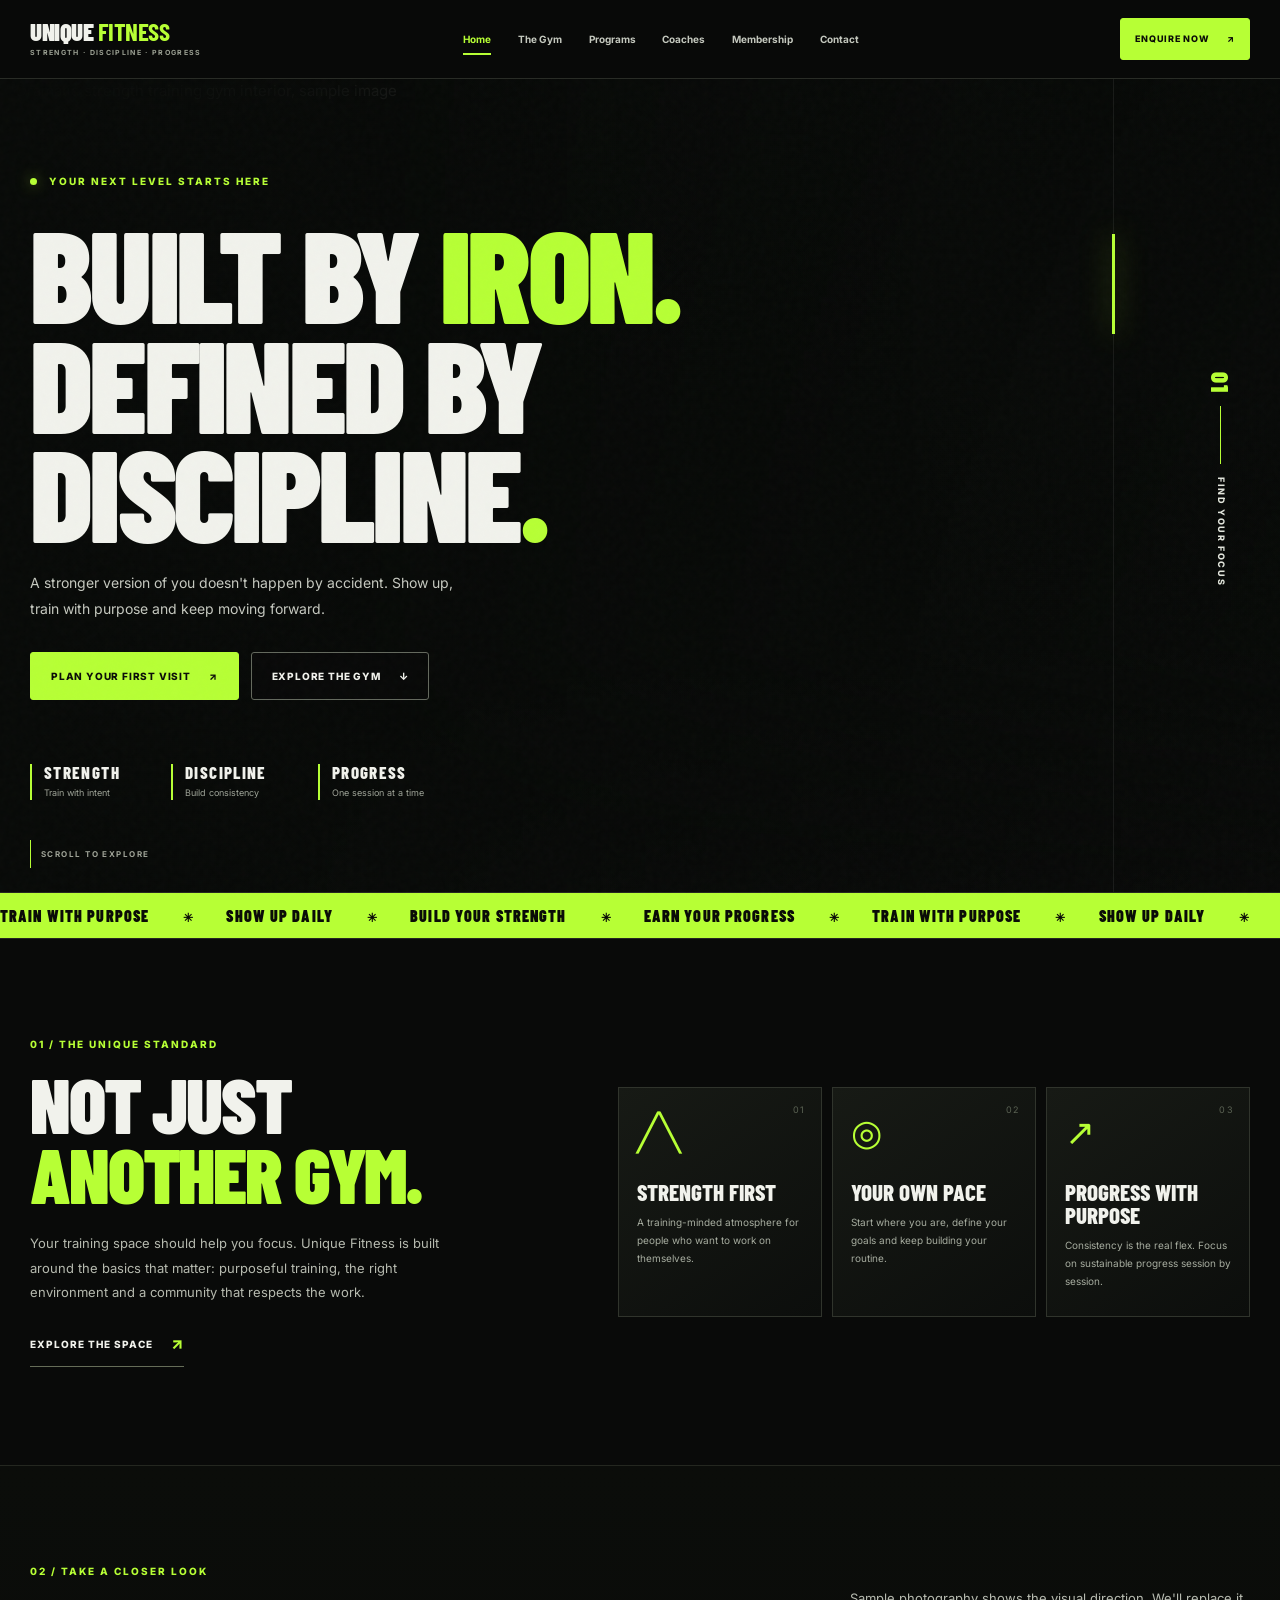
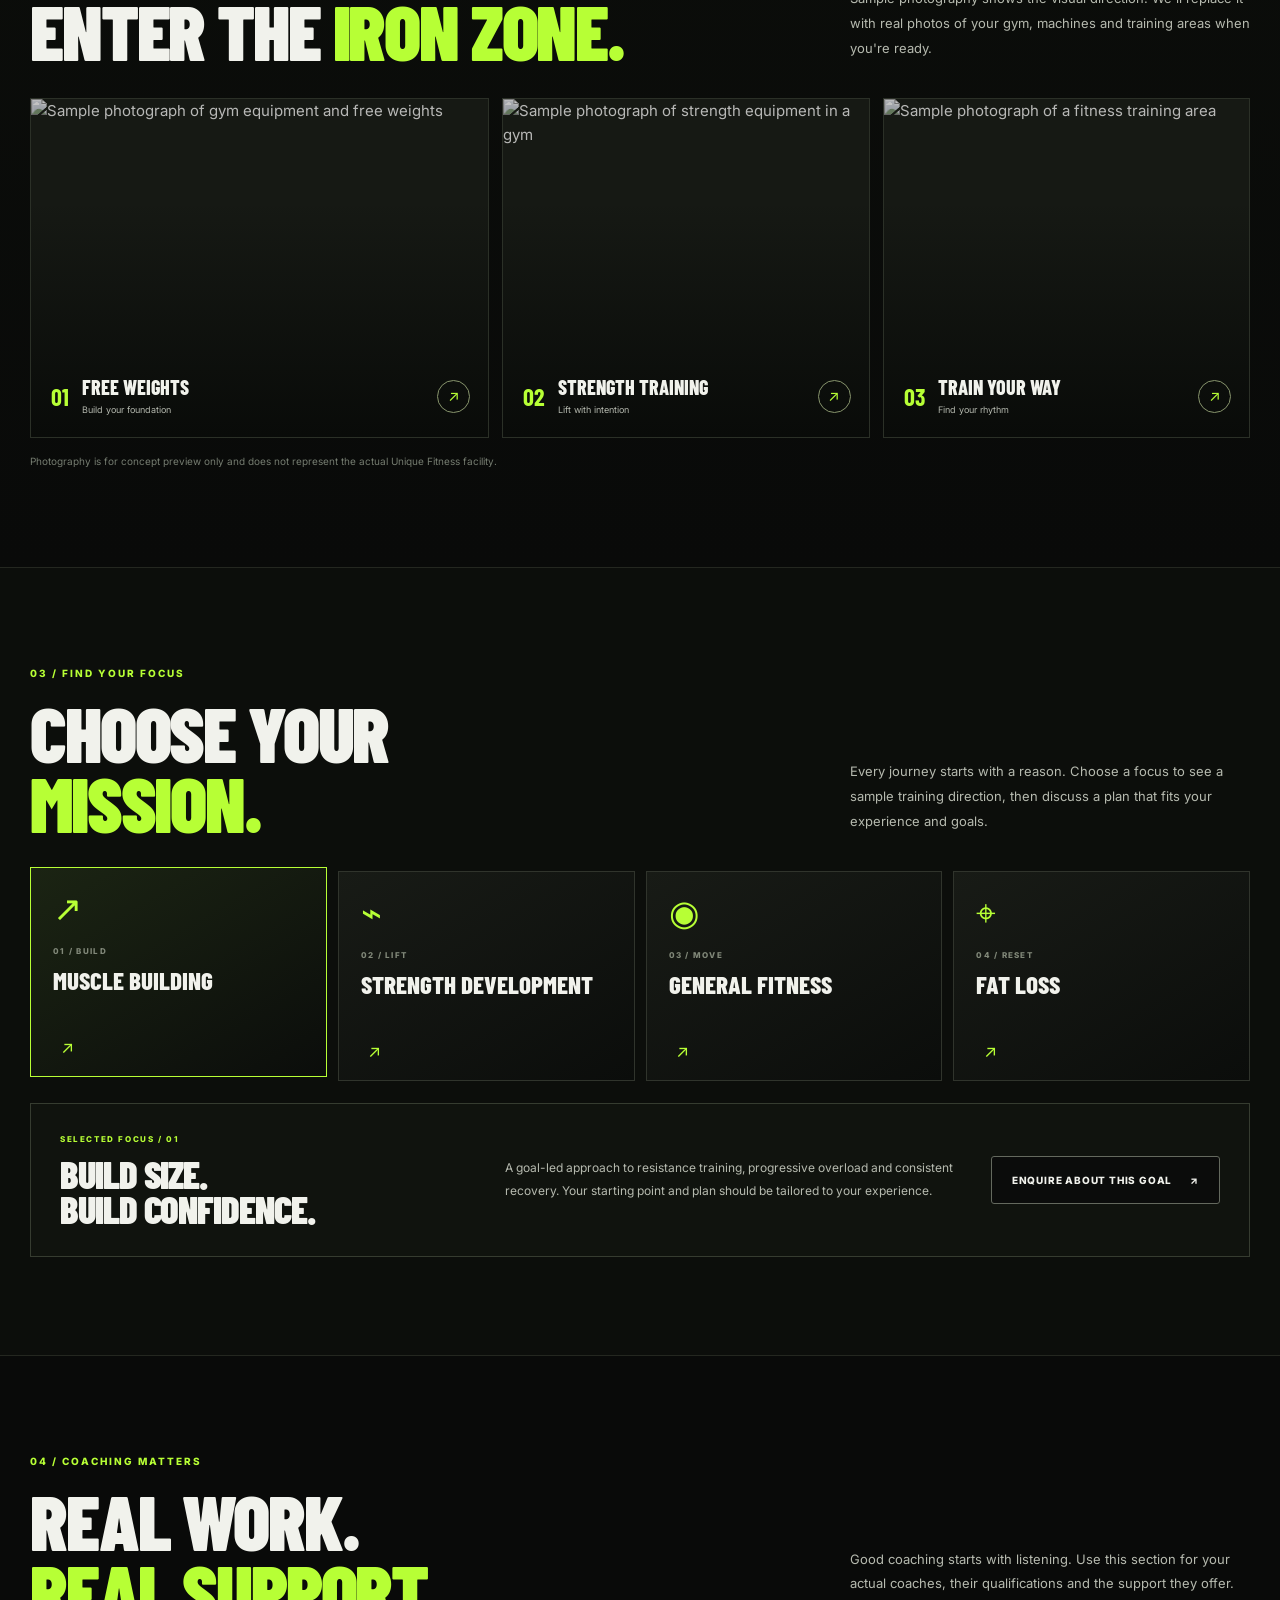
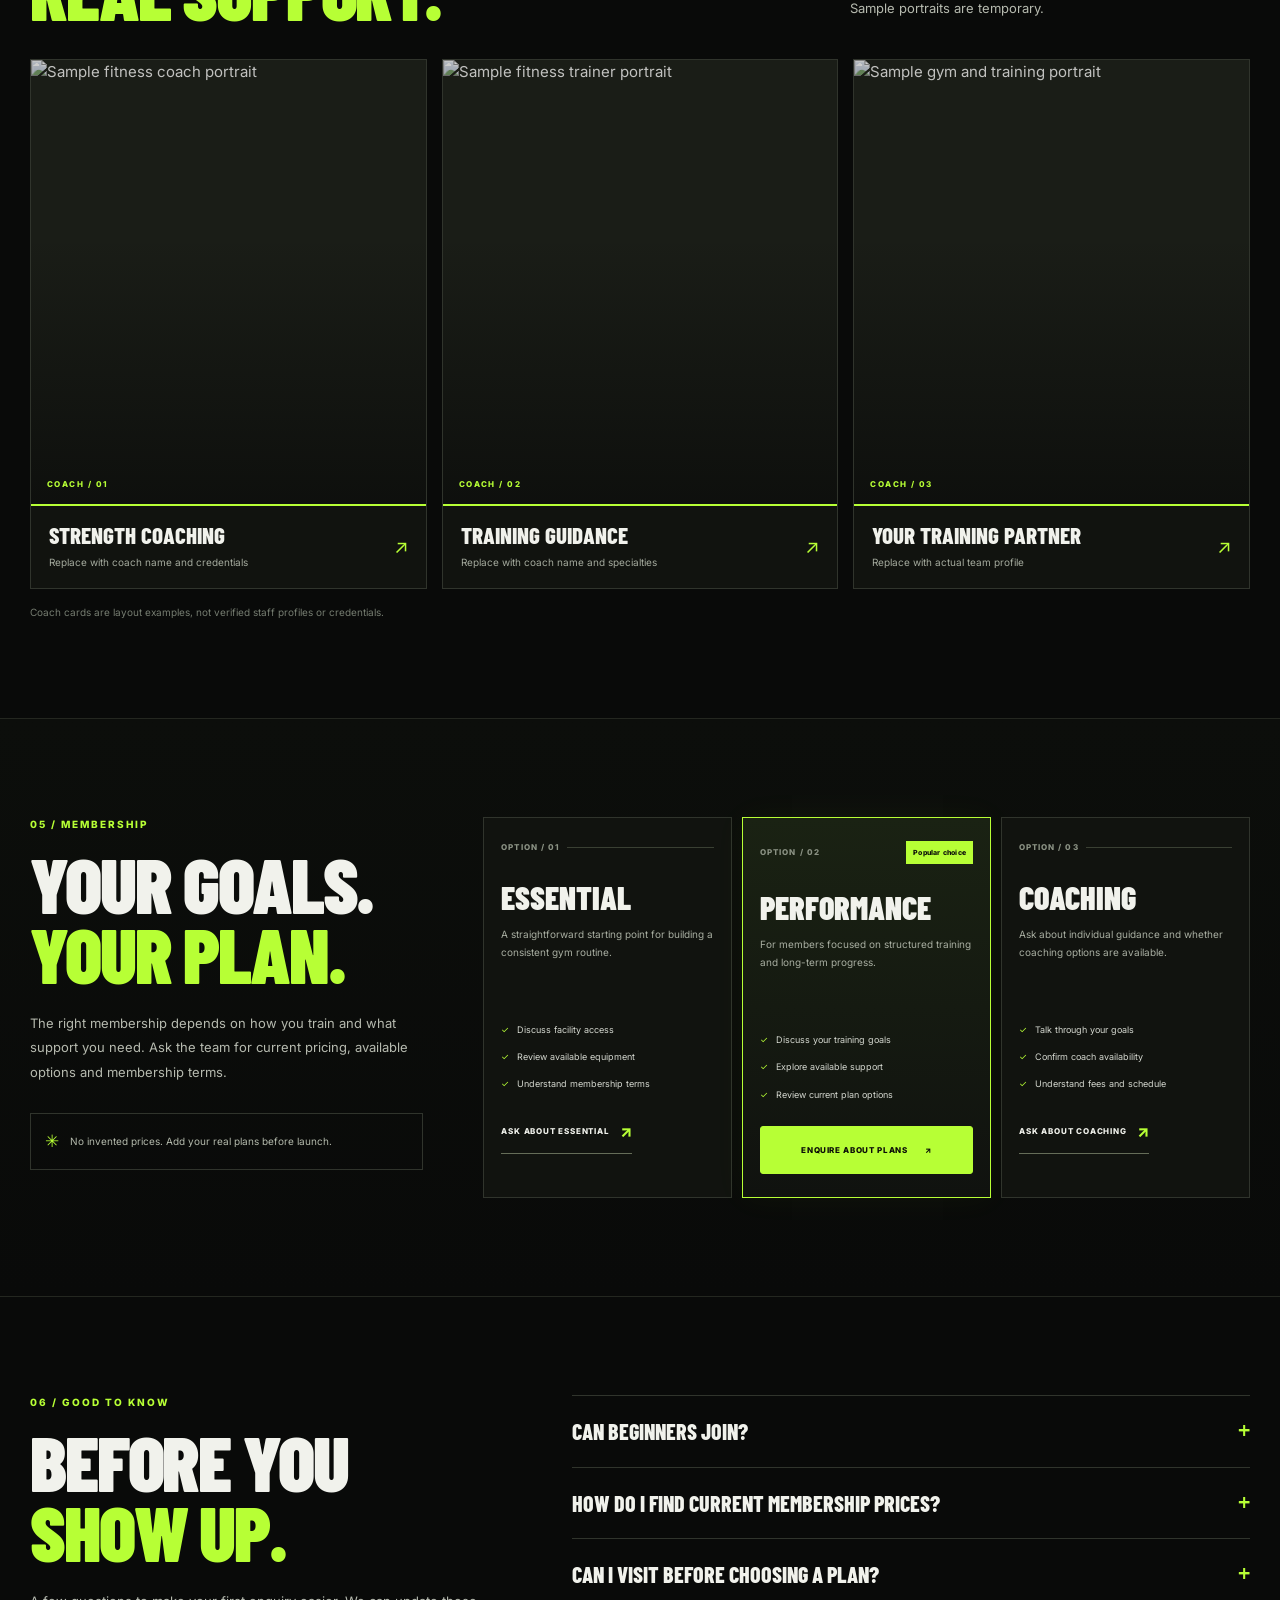
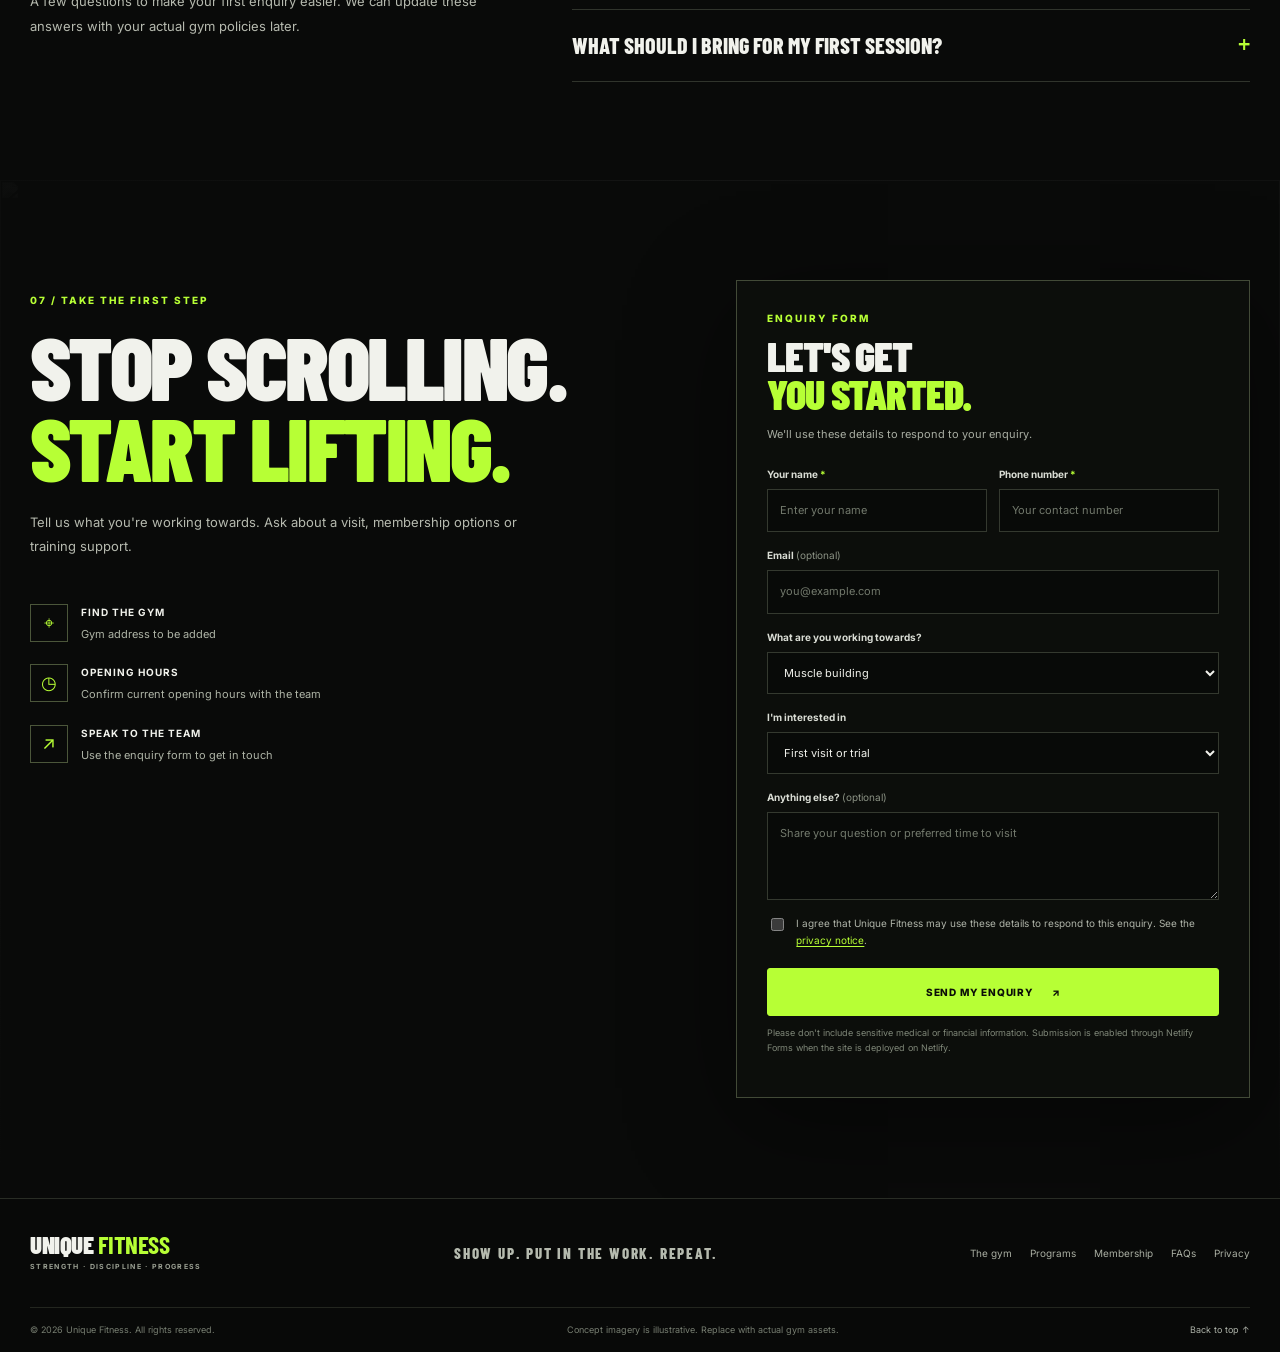
==== index.html @ cf0f7090 "Fix enquiry form success redirect" ====
<!doctype html>
<html lang="en"><head>
<meta charset="utf-8"><meta name="viewport" content="width=device-width, initial-scale=1"><meta name="theme-color" content="#090a09">
<meta name="description" content="Train with purpose at Unique Fitness. Explore strength training, coaching and membership options, and enquire about your first visit."><meta name="robots" content="index,follow">
<title>Unique Fitness — Built by Iron. Defined by Discipline.</title><link rel="icon" href="favicon.svg" type="image/svg+xml">
<link rel="preconnect" href="https://fonts.googleapis.com"><link rel="preconnect" href="https://fonts.gstatic.com" crossorigin><link rel="preconnect" href="https://images.unsplash.com">
<link href="https://fonts.googleapis.com/css2?family=Barlow+Condensed:wght@500;600;700;800;900&family=Inter:wght@400;500;600;700;800&display=swap" rel="stylesheet"><link rel="stylesheet" href="styles.css">
<meta property="og:type" content="website"><meta property="og:title" content="Unique Fitness — Built by Iron"><meta property="og:description" content="A stronger version of you doesn't happen by accident. Train with purpose at Unique Fitness."><meta property="og:image" content="visual-concept.svg">
</head><body>
<a class="skip-link" href="#main">Skip to content</a>
<header class="site-header"><div class="container nav-wrap">
<a class="brand" href="#home" aria-label="Unique Fitness home"><span class="brand-name">UNIQUE <b>FITNESS</b></span><span class="brand-tagline">Strength · Discipline · Progress</span></a>
<button class="menu-toggle" type="button" aria-controls="primary-nav" aria-expanded="false" aria-label="Open navigation"><span></span><span></span></button>
<nav class="primary-nav" id="primary-nav" aria-label="Primary navigation"><a class="nav-link active" href="#home">Home</a><a class="nav-link" href="#the-gym">The Gym</a><a class="nav-link" href="#programs">Programs</a><a class="nav-link" href="#coaches">Coaches</a><a class="nav-link" href="#membership">Membership</a><a class="nav-link" href="#contact">Contact</a></nav>
<a class="button button-primary header-cta" href="#trial">Enquire now <span aria-hidden="true">↗</span></a>
</div></header>
<main id="main">
<section class="hero" id="home" aria-labelledby="hero-title"><img class="hero-image" src="https://images.unsplash.com/photo-1534438327276-14e5300c3a48?auto=format&fit=crop&w=2200&q=85" alt="Dramatic strength training gym interior, sample image" fetchpriority="high"><div class="hero-shade"></div><div class="hero-gridline" aria-hidden="true"></div>
<div class="container hero-content"><p class="eyebrow"><span class="status-dot"></span> Your next level starts here</p><h1 class="display hero-title" id="hero-title">BUILT BY <span class="accent">IRON.</span><br>DEFINED BY<br>DISCIPLINE<span class="accent">.</span></h1>
<p class="hero-copy">A stronger version of you doesn't happen by accident. Show up, train with purpose and keep moving forward.</p>
<div class="hero-actions"><a class="button button-primary" href="#trial">Plan your first visit <span aria-hidden="true">↗</span></a><a class="button button-ghost" href="#the-gym">Explore the gym <span aria-hidden="true">↓</span></a></div>
<div class="hero-proof" aria-label="Our training values"><div><strong>STRENGTH</strong><span>Train with intent</span></div><div><strong>DISCIPLINE</strong><span>Build consistency</span></div><div><strong>PROGRESS</strong><span>One session at a time</span></div></div></div>
<a class="hero-side-link" href="#programs" aria-label="Explore training programs"><span>01</span><i></i><span>FIND YOUR FOCUS</span></a><a class="scroll-cue" href="#the-gym"><span></span> SCROLL TO EXPLORE</a></section>
<div class="ticker" aria-label="Unique Fitness values"><div class="ticker-track"><span>TRAIN WITH PURPOSE <b>✳</b></span><span>SHOW UP DAILY <b>✳</b></span><span>BUILD YOUR STRENGTH <b>✳</b></span><span>EARN YOUR PROGRESS <b>✳</b></span><span aria-hidden="true">TRAIN WITH PURPOSE <b>✳</b></span><span aria-hidden="true">SHOW UP DAILY <b>✳</b></span><span aria-hidden="true">BUILD YOUR STRENGTH <b>✳</b></span><span aria-hidden="true">EARN YOUR PROGRESS <b>✳</b></span></div></div>
<section class="section section-intro" id="the-gym"><div class="container intro-layout">
<div class="section-lead reveal"><p class="eyebrow">01 / The Unique standard</p><h2 class="display section-title">NOT JUST<br><span class="accent">ANOTHER GYM.</span></h2><p class="body-copy">Your training space should help you focus. Unique Fitness is built around the basics that matter: purposeful training, the right environment and a community that respects the work.</p><a class="text-link" href="#facility">Explore the space <span aria-hidden="true">↗</span></a></div>
<div class="feature-grid"><article class="feature-card reveal"><span class="feature-number">01</span><span class="feature-icon" aria-hidden="true">╱╲</span><h3>Strength first</h3><p>A training-minded atmosphere for people who want to work on themselves.</p></article><article class="feature-card reveal"><span class="feature-number">02</span><span class="feature-icon" aria-hidden="true">◎</span><h3>Your own pace</h3><p>Start where you are, define your goals and keep building your routine.</p></article><article class="feature-card reveal"><span class="feature-number">03</span><span class="feature-icon" aria-hidden="true">↗</span><h3>Progress with purpose</h3><p>Consistency is the real flex. Focus on sustainable progress session by session.</p></article></div>
</div></section>
<section class="section facility-section" id="facility"><div class="container"><div class="facility-heading reveal"><div><p class="eyebrow">02 / Take a closer look</p><h2 class="display section-title">ENTER THE <span class="accent">IRON ZONE.</span></h2></div><p class="body-copy">Sample photography shows the visual direction. We'll replace it with real photos of your gym, machines and training areas when you're ready.</p></div>
<div class="facility-grid"><figure class="facility-card facility-main reveal"><img loading="lazy" src="https://images.unsplash.com/photo-1583454110551-21f2fa2afe61?auto=format&fit=crop&w=1300&q=80" alt="Sample photograph of gym equipment and free weights"><figcaption><span class="tag-index">01</span><span><b>Free weights</b><small>Build your foundation</small></span><span class="plus" aria-hidden="true">↗</span></figcaption></figure>
<figure class="facility-card reveal"><img loading="lazy" src="https://images.unsplash.com/photo-1534438327276-14e5300c3a48?auto=format&fit=crop&w=950&q=80" alt="Sample photograph of strength equipment in a gym"><figcaption><span class="tag-index">02</span><span><b>Strength training</b><small>Lift with intention</small></span><span class="plus" aria-hidden="true">↗</span></figcaption></figure>
<figure class="facility-card reveal"><img loading="lazy" src="https://images.unsplash.com/photo-1579758629938-03607ccdbaba?auto=format&fit=crop&w=950&q=80" alt="Sample photograph of a fitness training area"><figcaption><span class="tag-index">03</span><span><b>Train your way</b><small>Find your rhythm</small></span><span class="plus" aria-hidden="true">↗</span></figcaption></figure></div><p class="image-disclaimer">Photography is for concept preview only and does not represent the actual Unique Fitness facility.</p></div></section>
<section class="section programs-section" id="programs"><div class="container"><div class="section-heading-row reveal"><div><p class="eyebrow">03 / Find your focus</p><h2 class="display section-title">CHOOSE YOUR<br><span class="accent">MISSION.</span></h2></div><p class="body-copy">Every journey starts with a reason. Choose a focus to see a sample training direction, then discuss a plan that fits your experience and goals.</p></div>
<div class="program-grid" role="group" aria-label="Choose your training focus"><button class="program-card is-selected" type="button" data-program="muscle" aria-pressed="true"><span class="program-symbol" aria-hidden="true">↗</span><span class="program-count">01 / BUILD</span><strong>Muscle building</strong><span class="program-arrow" aria-hidden="true">↗</span></button><button class="program-card" type="button" data-program="strength" aria-pressed="false"><span class="program-symbol" aria-hidden="true">⌁</span><span class="program-count">02 / LIFT</span><strong>Strength development</strong><span class="program-arrow" aria-hidden="true">↗</span></button><button class="program-card" type="button" data-program="fitness" aria-pressed="false"><span class="program-symbol" aria-hidden="true">◉</span><span class="program-count">03 / MOVE</span><strong>General fitness</strong><span class="program-arrow" aria-hidden="true">↗</span></button><button class="program-card" type="button" data-program="fatloss" aria-pressed="false"><span class="program-symbol" aria-hidden="true">⌖</span><span class="program-count">04 / RESET</span><strong>Fat loss</strong><span class="program-arrow" aria-hidden="true">↗</span></button></div>
<div class="program-detail reveal" aria-live="polite" aria-atomic="true"><div><p class="eyebrow" id="program-kicker">SELECTED FOCUS / 01</p><h3 class="display" id="program-title">BUILD SIZE.<br>BUILD CONFIDENCE.</h3></div><p class="body-copy" id="program-description">A goal-led approach to resistance training, progressive overload and consistent recovery. Your starting point and plan should be tailored to your experience.</p><a class="button button-ghost" href="#trial" id="program-cta">Enquire about this goal <span aria-hidden="true">↗</span></a></div></div></section>
<section class="section coach-section" id="coaches"><div class="container"><div class="section-heading-row reveal"><div><p class="eyebrow">04 / Coaching matters</p><h2 class="display section-title">REAL WORK.<br><span class="accent">REAL SUPPORT.</span></h2></div><p class="body-copy">Good coaching starts with listening. Use this section for your actual coaches, their qualifications and the support they offer. Sample portraits are temporary.</p></div>
<div class="coach-grid"><article class="coach-card reveal"><div class="coach-photo"><img loading="lazy" src="https://images.unsplash.com/photo-1567013127542-490d757e51fc?auto=format&fit=crop&w=800&q=80" alt="Sample fitness coach portrait"><span>COACH / 01</span></div><div class="coach-meta"><div><h3>Strength coaching</h3><p>Replace with coach name and credentials</p></div><span class="coach-mark" aria-hidden="true">↗</span></div></article>
<article class="coach-card reveal"><div class="coach-photo"><img loading="lazy" src="https://images.unsplash.com/photo-1548690312-e3b507d8c110?auto=format&fit=crop&w=800&q=80" alt="Sample fitness trainer portrait"><span>COACH / 02</span></div><div class="coach-meta"><div><h3>Training guidance</h3><p>Replace with coach name and specialties</p></div><span class="coach-mark" aria-hidden="true">↗</span></div></article>
<article class="coach-card reveal"><div class="coach-photo"><img loading="lazy" src="https://images.unsplash.com/photo-1534438327276-14e5300c3a48?auto=format&fit=crop&w=800&q=80" alt="Sample gym and training portrait"><span>COACH / 03</span></div><div class="coach-meta"><div><h3>Your training partner</h3><p>Replace with actual team profile</p></div><span class="coach-mark" aria-hidden="true">↗</span></div></article></div><p class="image-disclaimer">Coach cards are layout examples, not verified staff profiles or credentials.</p></div></section>
<section class="section membership-section" id="membership"><div class="container membership-layout"><div class="membership-intro reveal"><p class="eyebrow">05 / Membership</p><h2 class="display section-title">YOUR GOALS.<br><span class="accent">YOUR PLAN.</span></h2><p class="body-copy">The right membership depends on how you train and what support you need. Ask the team for current pricing, available options and membership terms.</p><div class="membership-note"><span aria-hidden="true">✳</span> No invented prices. Add your real plans before launch.</div></div>
<div class="membership-options"><article class="membership-card reveal"><div class="membership-top"><span>OPTION / 01</span><span class="membership-line"></span></div><h3>Essential</h3><p>A straightforward starting point for building a consistent gym routine.</p><ul><li>Discuss facility access</li><li>Review available equipment</li><li>Understand membership terms</li></ul><a class="text-link" href="#trial" data-plan="Essential">Ask about Essential <span>↗</span></a></article>
<article class="membership-card membership-featured reveal"><div class="membership-top"><span>OPTION / 02</span><span class="membership-badge">Popular choice</span></div><h3>Performance</h3><p>For members focused on structured training and long-term progress.</p><ul><li>Discuss your training goals</li><li>Explore available support</li><li>Review current plan options</li></ul><a class="button button-primary" href="#trial" data-plan="Performance">Enquire about plans <span>↗</span></a></article>
<article class="membership-card reveal"><div class="membership-top"><span>OPTION / 03</span><span class="membership-line"></span></div><h3>Coaching</h3><p>Ask about individual guidance and whether coaching options are available.</p><ul><li>Talk through your goals</li><li>Confirm coach availability</li><li>Understand fees and schedule</li></ul><a class="text-link" href="#trial" data-plan="Coaching">Ask about coaching <span>↗</span></a></article></div></div></section>
<section class="section faq-section" id="faq"><div class="container faq-layout"><div class="reveal"><p class="eyebrow">06 / Good to know</p><h2 class="display section-title">BEFORE YOU<br><span class="accent">SHOW UP.</span></h2><p class="body-copy">A few questions to make your first enquiry easier. We can update these answers with your actual gym policies later.</p></div>
<div class="faq-list"><details class="faq-item reveal"><summary>Can beginners join?</summary><p>Many people start training as beginners. Tell the team about your experience and goals so they can explain what support is available at Unique Fitness.</p></details><details class="faq-item reveal"><summary>How do I find current membership prices?</summary><p>Send an enquiry using the form below. The team can confirm current rates, joining fees, billing frequency and membership terms.</p></details><details class="faq-item reveal"><summary>Can I visit before choosing a plan?</summary><p>Use the enquiry form to ask about a visit or trial. Availability and any trial conditions need to be confirmed by the gym.</p></details><details class="faq-item reveal"><summary>What should I bring for my first session?</summary><p>Comfortable training clothes, suitable footwear and water are a sensible starting point. Confirm any facility-specific requirements with the gym.</p></details></div></div></section>
<section class="contact-section" id="contact"><div class="contact-image-wrap" aria-hidden="true"><img loading="lazy" src="https://images.unsplash.com/photo-1583454110551-21f2fa2afe61?auto=format&fit=crop&w=1800&q=80" alt=""></div><div class="contact-overlay"></div>
<div class="container contact-layout"><div class="contact-copy reveal"><p class="eyebrow">07 / Take the first step</p><h2 class="display contact-title">STOP SCROLLING.<br><span class="accent">START LIFTING.</span></h2><p class="body-copy">Tell us what you're working towards. Ask about a visit, membership options or training support.</p>
<div class="contact-details"><div class="contact-detail" id="address-block"><span class="detail-icon" aria-hidden="true">⌖</span><div><strong>Find the gym</strong><span id="address-text">Gym address to be added</span></div></div><div class="contact-detail" id="hours-block"><span class="detail-icon" aria-hidden="true">◷</span><div><strong>Opening hours</strong><span id="hours-text">Confirm current opening hours with the team</span></div></div><div class="contact-detail" id="phone-block"><span class="detail-icon" aria-hidden="true">↗</span><div><strong>Speak to the team</strong><span id="phone-text">Use the enquiry form to get in touch</span></div></div></div></div>
<div class="enquiry-panel reveal" id="trial"><div class="panel-heading"><p class="eyebrow">ENQUIRY FORM</p><h3 class="display">LET'S GET<br><span class="accent">YOU STARTED.</span></h3><p>We'll use these details to respond to your enquiry.</p></div>
<form name="trial-enquiry" method="POST" action="/thank-you" data-netlify="true" netlify-honeypot="bot-field" class="enquiry-form"><input type="hidden" name="form-name" value="trial-enquiry"><p class="hidden-field"><label>Don't fill this out: <input name="bot-field"></label></p>
<div class="form-row"><div class="field"><label for="full-name">Your name <span>*</span></label><input id="full-name" name="name" type="text" autocomplete="name" minlength="2" maxlength="80" placeholder="Enter your name" required></div><div class="field"><label for="phone">Phone number <span>*</span></label><input id="phone" name="phone" type="tel" inputmode="tel" autocomplete="tel" minlength="7" maxlength="20" pattern="[0-9+() .-]{7,20}" placeholder="Your contact number" required></div></div>
<div class="field"><label for="email">Email <span class="optional">(optional)</span></label><input id="email" name="email" type="email" autocomplete="email" maxlength="160" placeholder="you@example.com"></div>
<div class="field"><label for="goal">What are you working towards?</label><select id="goal" name="goal"><option value="Muscle building">Muscle building</option><option value="Strength development">Strength development</option><option value="General fitness">General fitness</option><option value="Fat loss">Fat loss</option><option value="Getting started">Getting started</option><option value="Other">Other</option></select></div>
<div class="field"><label for="interest">I'm interested in</label><select id="interest" name="interest"><option value="First visit or trial">First visit or trial</option><option value="Membership pricing">Membership pricing</option><option value="Training support">Training support</option><option value="Other enquiry">Other enquiry</option></select></div>
<div class="field"><label for="message">Anything else? <span class="optional">(optional)</span></label><textarea id="message" name="message" rows="3" maxlength="1000" placeholder="Share your question or preferred time to visit"></textarea></div>
<label class="consent"><input type="checkbox" name="consent" value="yes" required><span>I agree that Unique Fitness may use these details to respond to this enquiry. See the <a href="privacy.html">privacy notice</a>.</span></label>
<button class="button button-primary submit-button" type="submit">Send my enquiry <span aria-hidden="true">↗</span></button><p class="form-footnote">Please don't include sensitive medical or financial information. Submission is enabled through Netlify Forms when the site is deployed on Netlify.</p><p class="form-status" id="form-status" role="status" aria-live="polite" tabindex="-1"></p></form></div></div></section>
</main>
<footer class="site-footer"><div class="container footer-main"><a class="brand" href="#home"><span class="brand-name">UNIQUE <b>FITNESS</b></span><span class="brand-tagline">Strength · Discipline · Progress</span></a><p class="footer-mantra">SHOW UP. PUT IN THE WORK. REPEAT.</p><div class="footer-nav"><a href="#the-gym">The gym</a><a href="#programs">Programs</a><a href="#membership">Membership</a><a href="#faq">FAQs</a><a href="privacy.html">Privacy</a></div></div>
<div class="container footer-bottom"><span>© <span id="current-year"></span> Unique Fitness. All rights reserved.</span><span>Concept imagery is illustrative. Replace with actual gym assets.</span><a href="#home">Back to top ↑</a></div></footer>
<script src="site-config.js"></script><script src="script.js" defer></script></body></html>
---- styles.css ----
:root{color-scheme:dark;--bg:#090a09;--surface:#111310;--surface2:#191c17;--line:#30342c;--lime:#b7ff35;--lime-soft:#d2ff8b;--text:#f1f2ec;--muted:#a5aa9e;--subtle:#71786c;--display:"Barlow Condensed",Impact,sans-serif;--body:Inter,Arial,sans-serif;--container:1220px;--radius:3px;--ease:cubic-bezier(.2,.75,.2,1)}*{box-sizing:border-box}html{scroll-behavior:smooth;scroll-padding-top:88px}body{margin:0;background:var(--bg);color:var(--text);font-family:var(--body);font-size:15px;line-height:1.6;-webkit-font-smoothing:antialiased}body:after{content:"";position:fixed;inset:0;z-index:50;pointer-events:none;opacity:.045;background-image:url("data:image/svg+xml,%3Csvg viewBox='0 0 180 180' xmlns='http://www.w3.org/2000/svg'%3E%3Cfilter id='noise'%3E%3CfeTurbulence type='fractalNoise' baseFrequency='.8' numOctaves='3' stitchTiles='stitch'/%3E%3C/filter%3E%3Crect width='100%25' height='100%25' filter='url(%23noise)' opacity='.5'/%3E%3C/svg%3E")}a{color:inherit;text-decoration:none}button,input,select,textarea{font:inherit}button,a{-webkit-tap-highlight-color:transparent}img{display:block;max-width:100%}button:focus-visible,a:focus-visible,input:focus-visible,select:focus-visible,textarea:focus-visible,summary:focus-visible{outline:2px solid var(--lime);outline-offset:4px}::selection{color:#080a06;background:var(--lime)}.container{width:min(var(--container),calc(100% - 56px));margin-inline:auto}.skip-link{position:fixed;z-index:200;top:10px;left:10px;padding:12px 16px;transform:translateY(-150%);background:var(--lime);color:#080a06;font-weight:800}.skip-link:focus{transform:translateY(0)}.display{font-family:var(--display);font-weight:900;letter-spacing:-.028em;line-height:.91;text-transform:uppercase;margin:0}.accent{color:var(--lime)}.eyebrow{margin:0 0 17px;color:var(--lime);font-size:10px;line-height:1.5;font-weight:800;letter-spacing:.2em;text-transform:uppercase}.status-dot{display:inline-block;width:7px;height:7px;background:var(--lime);border-radius:50%;margin-right:8px;box-shadow:0 0 14px #b7ff3588}.body-copy{max-width:500px;color:#b6baaf;font-size:13px;line-height:1.9;margin:22px 0 0}.section{padding:98px 0;border-top:1px solid #242720}.section-title{font-size:clamp(54px,6vw,82px)}.button{min-height:48px;display:inline-flex;align-items:center;justify-content:center;gap:18px;padding:0 20px;border:1px solid var(--line);border-radius:var(--radius);background:transparent;color:var(--text);font-size:10px;font-weight:800;letter-spacing:.08em;text-transform:uppercase;cursor:pointer;transition:background .22s,border-color .22s,transform .22s,color .22s}.button:hover{transform:translateY(-2px);border-color:var(--lime)}.button-primary{background:var(--lime);border-color:var(--lime);color:#0b0d08}.button-primary:hover{background:var(--lime-soft);border-color:var(--lime-soft)}.button-ghost{background:#090a09aa;border-color:#64695e}.text-link{display:inline-flex;gap:18px;align-items:center;margin-top:26px;padding-bottom:9px;border-bottom:1px solid #656d58;font-size:10px;font-weight:800;letter-spacing:.1em;text-transform:uppercase;transition:color .2s,border-color .2s}.text-link span{color:var(--lime);font-size:16px}.text-link:hover{color:var(--lime);border-color:var(--lime)}.site-header{position:sticky;top:0;z-index:100;background:#090a09ed;border-bottom:1px solid #292c26;backdrop-filter:blur(16px)}.nav-wrap{display:flex;min-height:78px;align-items:center;justify-content:space-between;gap:24px}.brand{display:inline-flex;flex-direction:column;gap:4px;white-space:nowrap}.brand-name{font:900 25px/.95 var(--display);letter-spacing:-.02em}.brand-name b{color:var(--lime)}.brand-tagline{font-size:7px;font-weight:700;letter-spacing:.19em;text-transform:uppercase;color:#9ba093}.primary-nav{display:flex;align-items:center;gap:clamp(14px,2.1vw,29px)}.nav-link{position:relative;padding:11px 0;color:#c4c8be;font-size:10px;font-weight:700;transition:color .2s}.nav-link:after{content:"";position:absolute;left:0;bottom:3px;width:100%;height:2px;background:var(--lime);transform:scaleX(0);transform-origin:left;transition:transform .2s}.nav-link:hover,.nav-link.active{color:var(--lime)}.nav-link.active:after,.nav-link:hover:after{transform:scaleX(1)}.header-cta{min-height:42px;padding-inline:14px;font-size:9px}.menu-toggle{display:none;width:44px;height:44px;border:1px solid var(--line);background:transparent;align-items:center;justify-content:center;flex-direction:column;gap:5px;color:var(--text)}.menu-toggle span{height:2px;width:18px;background:currentColor;transition:transform .2s}.menu-toggle[aria-expanded=true] span:first-child{transform:translateY(3.5px) rotate(45deg)}.menu-toggle[aria-expanded=true] span:last-child{transform:translateY(-3.5px) rotate(-45deg)}.hero{isolation:isolate;position:relative;display:flex;align-items:center;min-height:min(790px,calc(100svh - 78px));overflow:hidden;border-bottom:1px solid #242720;background:#080a08}.hero-image,.hero-shade{position:absolute;inset:0;width:100%;height:100%}.hero-image{z-index:-3;object-fit:cover;object-position:center 43%;filter:grayscale(.72) brightness(.68);animation:hero-reveal 1.2s var(--ease) both}.hero-shade{z-index:-2;background:linear-gradient(90deg,#080a08 0%,#080a08f2 25%,#080a08a6 54%,#080a0840 100%),linear-gradient(0deg,#090a09 0%,transparent 30%,#080a0840 100%)}.hero-gridline{position:absolute;z-index:-1;top:0;bottom:0;right:13%;width:1px;background:#ffffff12}.hero-gridline:after{content:"";position:absolute;top:19%;left:-1px;height:100px;width:3px;background:var(--lime);box-shadow:0 0 28px #b7ff3588}.hero-content{position:relative;padding-top:95px;padding-bottom:92px}.hero-title{font-size:clamp(76px,10.2vw,142px);line-height:.84;max-width:1000px;margin:28px 0 24px;animation:content-reveal .8s .1s var(--ease) both}.hero-copy{max-width:430px;color:#c6c9c0;font-size:14px;line-height:1.85;margin:0}.hero-actions{display:flex;align-items:center;gap:12px;flex-wrap:wrap;margin-top:30px}.hero-proof{display:flex;gap:clamp(22px,4vw,55px);margin-top:64px;flex-wrap:wrap}.hero-proof div{display:flex;flex-direction:column;gap:5px;padding-left:12px;border-left:2px solid var(--lime)}.hero-proof strong{font:800 17px/1 var(--display);letter-spacing:.08em}.hero-proof span{font-size:9px;color:#9fa498}.hero-side-link{position:absolute;right:3.5%;top:36%;display:flex;align-items:center;gap:13px;writing-mode:vertical-rl;color:#e2e5dc;font-size:9px;letter-spacing:.18em;font-weight:800}.hero-side-link span:first-child{color:var(--lime);font:900 24px var(--display)}.hero-side-link i{display:block;width:1px;height:58px;background:var(--lime)}.scroll-cue{position:absolute;bottom:24px;left:max(28px,calc((100% - var(--container))/2));display:flex;align-items:center;gap:10px;font-size:8px;letter-spacing:.18em;color:#9fa397;font-weight:700}.scroll-cue span{height:28px;width:1px;background:var(--lime);transform-origin:top;animation:scroll-line 1.7s ease-in-out infinite}.ticker{overflow:hidden;background:var(--lime);color:#0a0c07;border-block:1px solid var(--lime)}.ticker-track{display:flex;align-items:center;gap:32px;min-width:max-content;padding:12px 0;animation:ticker 28s linear infinite}.ticker-track span{font:900 16px var(--display);letter-spacing:.07em}.ticker-track b{margin-left:30px;font-size:12px}.ticker:hover .ticker-track{animation-play-state:paused}.intro-layout{display:grid;grid-template-columns:.9fr 1.1fr;align-items:center;gap:70px}.section-lead .body-copy{max-width:430px}.feature-grid{display:grid;grid-template-columns:repeat(3,1fr);gap:10px}.feature-card{position:relative;min-height:230px;padding:25px 18px;border:1px solid var(--line);background:linear-gradient(145deg,#171a15,#0c0e0c);transition:transform .25s,border-color .25s}.feature-card:hover{transform:translateY(-5px);border-color:#78913e}.feature-number{position:absolute;right:15px;top:15px;color:#5a6253;font-size:9px;letter-spacing:.15em}.feature-icon{display:block;color:var(--lime);font:500 36px var(--display);line-height:1}.feature-card h3{margin:32px 0 9px;font:800 23px/1 var(--display);text-transform:uppercase}.feature-card p{margin:0;color:#a6ac9f;font-size:10px;line-height:1.8}.facility-section{background:linear-gradient(180deg,#0b0d0a,#090a09)}.facility-heading,.section-heading-row{display:flex;justify-content:space-between;align-items:end;gap:45px;margin-bottom:33px}.facility-heading .body-copy,.section-heading-row .body-copy{max-width:400px;margin:0 0 5px}.facility-grid{display:grid;grid-template-columns:1.25fr 1fr 1fr;gap:13px}.facility-card{position:relative;overflow:hidden;min-height:340px;margin:0;background:#161914;border:1px solid #2b3027}.facility-card:after{content:"";position:absolute;inset:30% 0 0;background:linear-gradient(0deg,#080a08ed,transparent)}.facility-card img{position:absolute;width:100%;height:100%;inset:0;object-fit:cover;filter:grayscale(.7) brightness(.76);transition:transform .65s var(--ease),filter .4s}.facility-card:hover img{transform:scale(1.055);filter:grayscale(.2) brightness(.9)}.facility-card figcaption{position:absolute;z-index:1;left:20px;right:18px;bottom:20px;display:flex;align-items:center;gap:13px}.tag-index{font:700 24px var(--display);color:var(--lime)}.facility-card figcaption b,.facility-card figcaption small{display:block}.facility-card figcaption b{font:800 20px/1.2 var(--display);text-transform:uppercase}.facility-card figcaption small{margin-top:4px;font-size:9px;color:#b4b8ae}.plus{margin-left:auto;display:grid;place-items:center;width:33px;height:33px;border:1px solid #87946c;border-radius:50%;color:var(--lime)}.image-disclaimer{margin:15px 0 0;color:#757c70;font-size:10px}.programs-section{background:#0c0e0b}.program-grid{display:grid;grid-template-columns:repeat(4,1fr);gap:11px}.program-card{position:relative;display:flex;min-height:210px;flex-direction:column;align-items:flex-start;padding:22px;text-align:left;background:linear-gradient(150deg,#181b16,#0b0d0b);border:1px solid var(--line);color:var(--text);cursor:pointer;transition:transform .25s,border-color .25s,background .25s}.program-card:hover,.program-card.is-selected{transform:translateY(-4px);border-color:var(--lime);background:linear-gradient(150deg,#1b2413,#0b0d0b)}.program-symbol{color:var(--lime);font:500 35px var(--display);line-height:1}.program-count{margin-top:20px;color:#818879;font-size:8px;font-weight:800;letter-spacing:.16em}.program-card strong{margin-top:10px;font:800 25px/.98 var(--display);text-transform:uppercase}.program-arrow{display:grid;place-items:center;width:28px;height:28px;margin-top:auto;padding-top:8px;color:var(--lime);font-size:17px}.program-detail{display:grid;grid-template-columns:1fr 1.1fr auto;align-items:center;gap:35px;margin-top:22px;padding:29px;background:#10130e;border:1px solid #363c30}.program-detail .eyebrow{margin-bottom:12px;font-size:8px}.program-detail h3{font-size:clamp(31px,3vw,44px)}.program-detail .body-copy{margin:0;font-size:12px}.program-detail .button{white-space:nowrap}.coach-grid{display:grid;grid-template-columns:repeat(3,1fr);gap:15px}.coach-card{border:1px solid var(--line);background:#11130f;transition:border-color .25s,transform .25s}.coach-card:hover{border-color:#78913e;transform:translateY(-4px)}.coach-photo{position:relative;aspect-ratio:4/4.5;overflow:hidden;background:#1a1d17}.coach-photo:after{content:"";position:absolute;inset:40% 0 0;background:linear-gradient(0deg,#090a09b5,transparent)}.coach-photo img{width:100%;height:100%;object-fit:cover;filter:grayscale(.55) brightness(.8);transition:filter .4s,transform .6s}.coach-card:hover .coach-photo img{filter:grayscale(.15) brightness(.9);transform:scale(1.035)}.coach-photo>span{position:absolute;z-index:1;left:16px;bottom:13px;font-size:8px;font-weight:800;letter-spacing:.18em;color:var(--lime)}.coach-meta{display:flex;justify-content:space-between;align-items:center;gap:15px;padding:18px;border-top:2px solid var(--lime)}.coach-meta h3{margin:0;font:800 23px/1 var(--display);text-transform:uppercase}.coach-meta p{margin:7px 0 0;color:#a4aa9d;font-size:10px;line-height:1.6}.coach-mark{color:var(--lime);font-size:19px}.membership-section{background:linear-gradient(180deg,#0c0e0b,#090a09)}.membership-layout{display:grid;grid-template-columns:.78fr 1.52fr;gap:60px;align-items:start}.membership-intro .body-copy{max-width:390px}.membership-note{display:flex;gap:11px;align-items:center;margin-top:28px;padding:14px;border:1px solid var(--line);color:#b4baac;font-size:10px}.membership-note span{color:var(--lime);font-size:17px}.membership-options{display:grid;grid-template-columns:repeat(3,1fr);gap:10px}.membership-card{padding:23px 17px;border:1px solid var(--line);background:#11130f}.membership-card.membership-featured{border-color:var(--lime);background:linear-gradient(180deg,#1a2213,#10120f);box-shadow:0 0 32px #b7ff350a}.membership-top{display:flex;align-items:center;justify-content:space-between;gap:7px;color:#8b9284;font-size:8px;font-weight:800;letter-spacing:.13em}.membership-line{display:block;flex:1;height:1px;background:#3a4033}.membership-badge{display:block;padding:6px 7px;background:var(--lime);color:#10130b;font-size:7px;letter-spacing:.03em;white-space:nowrap}.membership-card h3{margin:27px 0 12px;font:900 32px/1 var(--display);text-transform:uppercase}.membership-card>p{min-height:74px;margin:0;color:#a8aea1;font-size:10px;line-height:1.8}.membership-card ul{list-style:none;padding:0;margin:24px 0;display:grid;gap:13px;color:#d4d7cf;font-size:9px}.membership-card li:before{content:"✓";color:var(--lime);margin-right:8px}.membership-card .text-link{gap:10px;font-size:8px;margin-top:3px}.membership-card .button{width:100%;padding:0 9px;font-size:8px}.faq-layout{display:grid;grid-template-columns:.8fr 1.2fr;gap:90px}.faq-list{border-top:1px solid var(--line)}.faq-item{border-bottom:1px solid var(--line)}.faq-item summary{position:relative;list-style:none;cursor:pointer;padding:22px 45px 22px 0;font:800 22px/1.2 var(--display);text-transform:uppercase}.faq-item summary::-webkit-details-marker{display:none}.faq-item summary:after{content:"+";position:absolute;right:0;top:16px;color:var(--lime);font:500 28px var(--display)}.faq-item[open] summary:after{content:"−"}.faq-item p{margin:0;padding:0 35px 23px 0;color:#adb2a7;font-size:12px;line-height:1.9}.contact-section{position:relative;isolation:isolate;overflow:hidden;padding:100px 0;background:#090a09}.contact-image-wrap,.contact-overlay{position:absolute;inset:0;z-index:-2}.contact-image-wrap img{width:100%;height:100%;object-fit:cover;object-position:center;filter:grayscale(.9) brightness(.45)}.contact-overlay{z-index:-1;background:linear-gradient(90deg,#090a09f5 0%,#090a09dc 52%,#090a09e8 100%),linear-gradient(0deg,#090a09 0%,transparent 30%)}.contact-layout{display:grid;grid-template-columns:1fr .82fr;gap:80px;align-items:start}.contact-copy{padding-top:13px}.contact-title{font-size:clamp(58px,7vw,94px)}.contact-details{display:grid;gap:20px;margin-top:45px}.contact-detail{display:flex;gap:13px;align-items:flex-start}.detail-icon{display:grid;place-items:center;flex:none;width:38px;height:38px;border:1px solid #4b563a;color:var(--lime);font-size:18px}.contact-detail strong,.contact-detail span:not(.detail-icon){display:block}.contact-detail strong{font-size:10px;letter-spacing:.1em;text-transform:uppercase}.contact-detail div>span{margin-top:5px;color:#aeb4a6;font-size:11px;line-height:1.75}.contact-detail a{color:var(--lime);text-decoration:underline;text-underline-offset:3px}.enquiry-panel{padding:30px;background:#0d0f0cf5;border:1px solid #424a37;box-shadow:0 25px 100px #0007}.panel-heading h3{font-size:42px}.panel-heading>p:last-child{margin:14px 0 0;color:#a8ada2;font-size:11px}.panel-heading .eyebrow{margin-bottom:10px}.enquiry-form{margin-top:22px}.form-row{display:grid;grid-template-columns:1fr 1fr;gap:12px}.field{display:flex;flex-direction:column;gap:7px;margin-bottom:15px}.field label{color:#d9dcd4;font-size:10px;font-weight:700}.field label span{color:var(--lime)}.field label .optional{color:#8b9284;font-weight:400}.field input,.field select,.field textarea{width:100%;min-width:0;border:1px solid #34392f;border-radius:0;padding:12px;background:#080a08;color:var(--text);font-size:11px;transition:border-color .2s}.field input::placeholder,.field textarea::placeholder{color:#72796c}.field input:focus,.field select:focus,.field textarea:focus{border-color:var(--lime);outline:0}.field textarea{resize:vertical;min-height:88px}.consent{display:flex;align-items:flex-start;gap:9px;color:#aeb3a8;font-size:10px;line-height:1.7}.consent input{accent-color:var(--lime);margin-top:3px;flex:none}.consent a{color:var(--lime);text-decoration:underline;text-underline-offset:2px}.submit-button{width:100%;margin-top:19px}.form-footnote{font-size:9px;line-height:1.7;color:#7f8778}.form-status{font-size:11px;color:var(--lime)}.hidden-field{display:none!important}.site-footer{background:#080908;border-top:1px solid #292d25}.footer-main{display:flex;justify-content:space-between;align-items:center;gap:28px;padding:30px 0}.footer-mantra{font:800 15px var(--display);letter-spacing:.12em;color:#b5baae}.footer-nav{display:flex;gap:18px;flex-wrap:wrap;color:#a8ada1;font-size:10px}.footer-nav a:hover,.footer-bottom a:hover{color:var(--lime)}.footer-bottom{display:flex;justify-content:space-between;align-items:center;gap:20px;flex-wrap:wrap;border-top:1px solid #23261f;padding:15px 0;color:#777e71;font-size:9px}.footer-bottom a{color:#adb2a8}.legal-copy{max-width:850px}.legal-copy h1{margin-bottom:26px}.legal-copy h2{margin:42px 0 8px;font:800 28px var(--display);text-transform:uppercase}.legal-copy p{color:#b3b9ac;font-size:13px;line-height:1.95}.legal-copy .legal-updated{margin-top:40px;color:#7d8476;font-size:10px}.thanks-page{min-height:100svh;display:grid;place-items:center;padding:24px;background:radial-gradient(ellipse at 75% 35%,#243016 0%,#090a09 52%)}.thanks-card{width:min(720px,100%);padding:clamp(28px,7vw,70px);border:1px solid #3a4430;background:#0b0d0bf2}.thanks-card .brand{margin-bottom:80px}.thanks-card .eyebrow{margin-top:0}.thanks-card h1{font-size:clamp(55px,10vw,100px);margin:22px 0}.thanks-card .body-copy{margin-bottom:30px}@keyframes ticker{to{transform:translateX(-50%)}}@keyframes scroll-line{0%,100%{transform:scaleY(.45);opacity:.45}50%{transform:scaleY(1);opacity:1}}@keyframes hero-reveal{from{transform:scale(1.04);opacity:.45}to{transform:scale(1);opacity:1}}@keyframes content-reveal{from{opacity:0;transform:translateY(18px)}to{opacity:1;transform:translateY(0)}}@media(max-width:1100px){.primary-nav{gap:15px}.header-cta{display:none}.intro-layout{gap:35px}.feature-card{padding:20px 14px}.facility-card{min-height:300px}.program-detail{grid-template-columns:.9fr 1fr;gap:20px}.program-detail .button{grid-column:2}.membership-layout{grid-template-columns:1fr;gap:35px}.membership-intro .body-copy{max-width:570px}.membership-options{max-width:900px}.contact-layout{gap:35px}.enquiry-panel{padding:24px}.faq-layout{gap:45px}}@media(max-width:760px){.container{width:min(calc(100% - 36px),var(--container))}.section{padding:72px 0}.nav-wrap{min-height:68px}.brand-name{font-size:24px}.menu-toggle{display:flex;margin-left:auto}.primary-nav{position:absolute;top:68px;left:0;right:0;display:none;flex-direction:column;align-items:stretch;gap:0;padding:12px 22px 20px;background:#090a09f9;border-bottom:1px solid #33382e;box-shadow:0 20px 30px #0006}.primary-nav.is-open{display:flex}.nav-link{padding:14px 0;border-bottom:1px solid #20241d}.nav-link:after{display:none}.hero{min-height:min(780px,calc(100svh - 68px))}.hero-image{object-position:59% center}.hero-shade{background:linear-gradient(90deg,#080a08f2 0%,#080a08d4 54%,#080a0885 100%),linear-gradient(0deg,#090a09 0%,transparent 45%)}.hero-gridline,.hero-side-link{display:none}.hero-content{padding-top:80px;padding-bottom:95px}.hero-title{font-size:clamp(66px,12vw,100px);margin:24px 0}.hero-copy{max-width:380px;font-size:13px}.hero-proof{gap:18px 25px;margin-top:45px}.hero-proof div{min-width:95px}.hero-proof strong{font-size:15px}.scroll-cue{left:18px;bottom:18px}.intro-layout,.faq-layout{grid-template-columns:1fr;gap:38px}.feature-grid{grid-template-columns:repeat(3,1fr)}.feature-card{min-height:195px;padding:17px 12px}.feature-card h3{font-size:20px;margin-top:28px}.facility-heading,.section-heading-row{align-items:start;flex-direction:column;gap:15px}.facility-heading .body-copy,.section-heading-row .body-copy{max-width:550px}.facility-grid{grid-template-columns:1fr 1fr}.facility-card{min-height:280px}.facility-card:first-child{grid-column:1/-1;min-height:320px}.facility-card figcaption{left:14px;right:12px;bottom:14px;gap:9px}.facility-card figcaption b{font-size:18px}.facility-card figcaption small{font-size:8px}.tag-index{font-size:21px}.plus{width:28px;height:28px}.program-grid{grid-template-columns:repeat(2,1fr)}.program-card{min-height:185px;padding:18px}.program-card strong{font-size:23px}.program-detail{grid-template-columns:1fr;gap:16px;padding:23px}.program-detail .button{grid-column:auto;justify-self:start}.coach-grid{gap:10px}.coach-meta{padding:13px;gap:9px}.coach-meta h3{font-size:20px}.coach-meta p{font-size:9px}.membership-options{grid-template-columns:1fr;max-width:none}.membership-card{padding:23px}.membership-card h3{margin-top:18px}.membership-card>p{min-height:0}.membership-card ul{margin:18px 0}.membership-card .text-link{margin-top:5px}.faq-layout{gap:22px}.faq-item summary{font-size:21px}.contact-layout{grid-template-columns:1fr;gap:40px}.contact-section{padding:72px 0}.contact-title{font-size:clamp(57px,11vw,78px)}.contact-details{margin-top:30px}.enquiry-panel{max-width:620px;width:100%;padding:24px}.footer-main{flex-wrap:wrap;align-items:flex-start}.footer-mantra{order:3;width:100%;margin:0}.footer-nav{gap:14px}.footer-bottom{align-items:flex-start;flex-direction:column;gap:9px}}@media(max-width:450px){.container{width:calc(100% - 30px)}.hero-title{font-size:clamp(58px,13.5vw,72px)}.hero-proof{gap:16px 15px}.hero-proof div{min-width:90px}.feature-grid{grid-template-columns:1fr}.feature-card{min-height:0;padding:20px}.feature-card h3{margin-top:18px}.feature-card p{max-width:300px}.facility-grid{grid-template-columns:1fr}.facility-card,.facility-card:first-child{grid-column:auto;min-height:255px}.facility-card:first-child{min-height:300px}.program-card{min-height:175px;padding:15px}.program-card strong{font-size:20px}.program-count{font-size:7px}.form-row{grid-template-columns:1fr;gap:0}.enquiry-panel{padding:20px}.panel-heading h3{font-size:38px}.footer-nav{gap:12px;font-size:9px}.ticker-track span{font-size:14px}}@media(prefers-reduced-motion:reduce){*,*::before,*::after{scroll-behavior:auto!important;animation-duration:.01ms!important;animation-iteration-count:1!important;transition-duration:.01ms!important}.reveal{opacity:1;transform:none}.ticker-track,.hero-image{animation:none}}
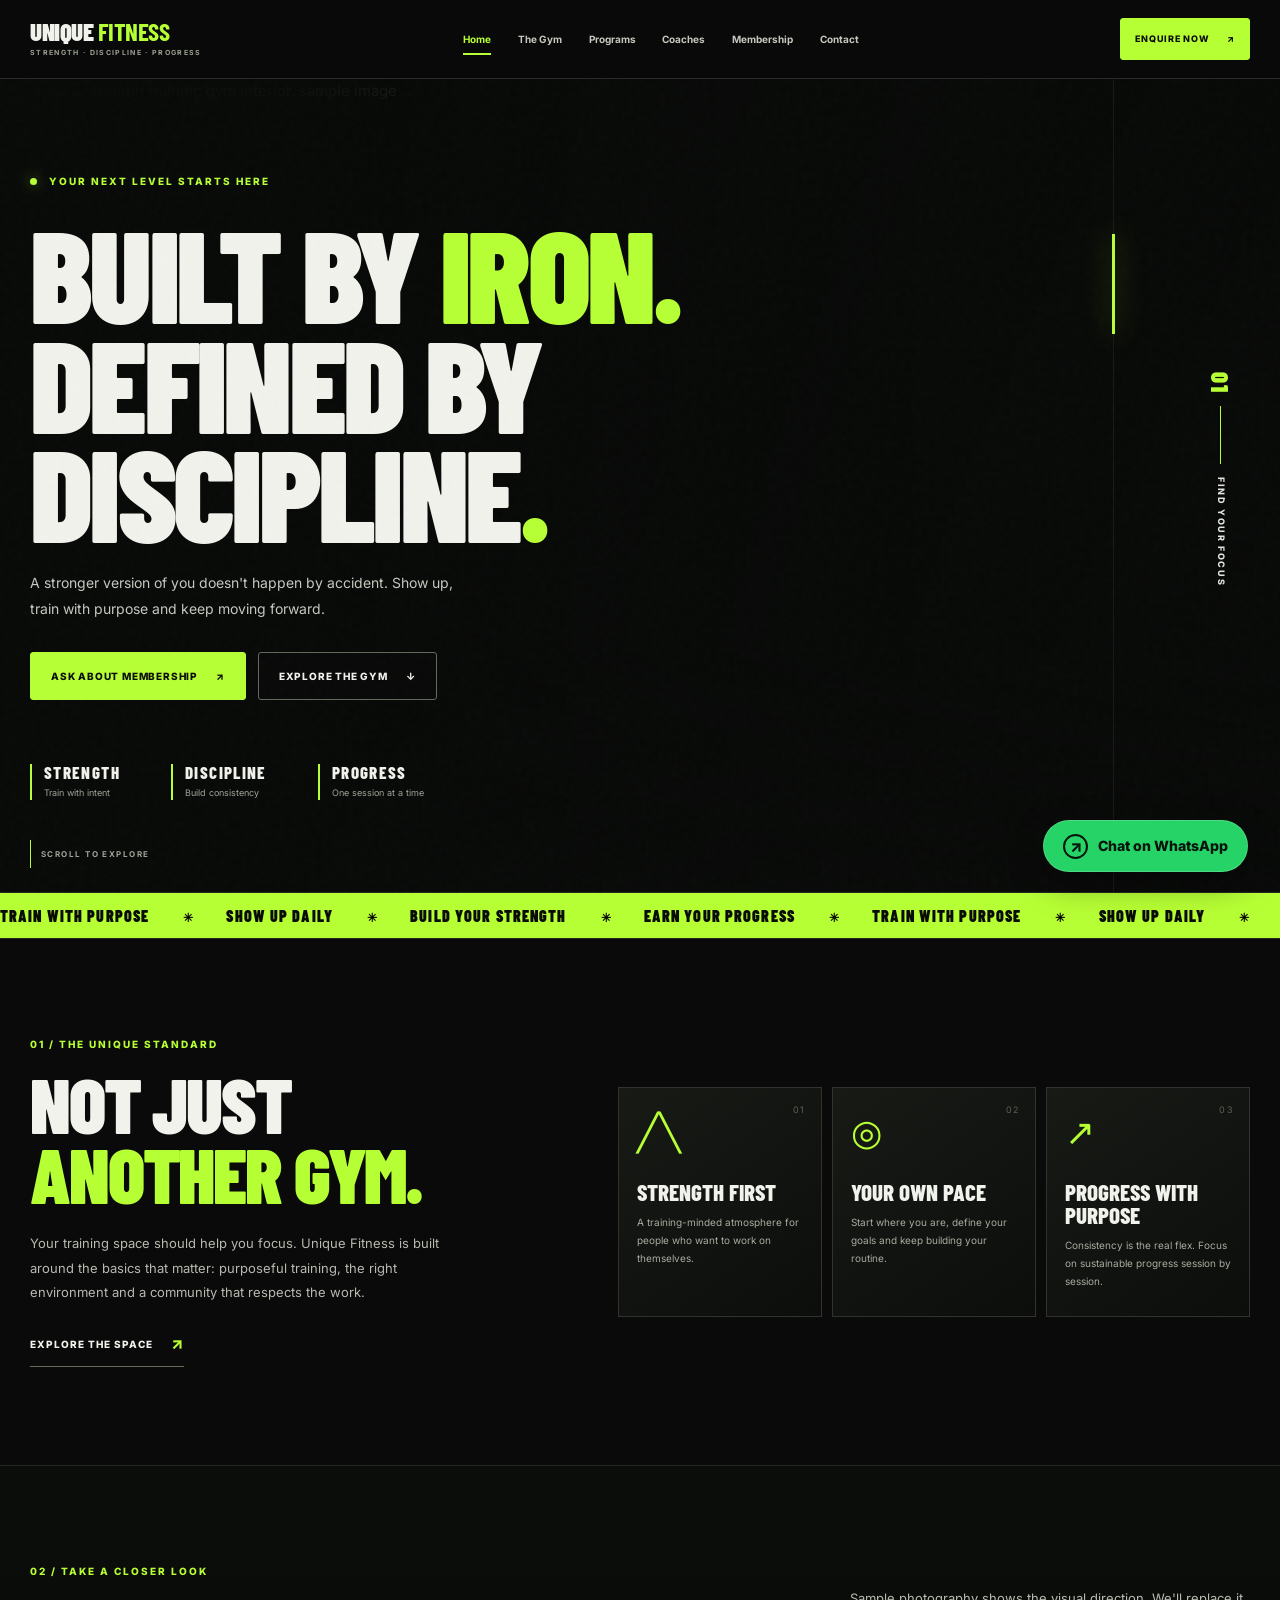
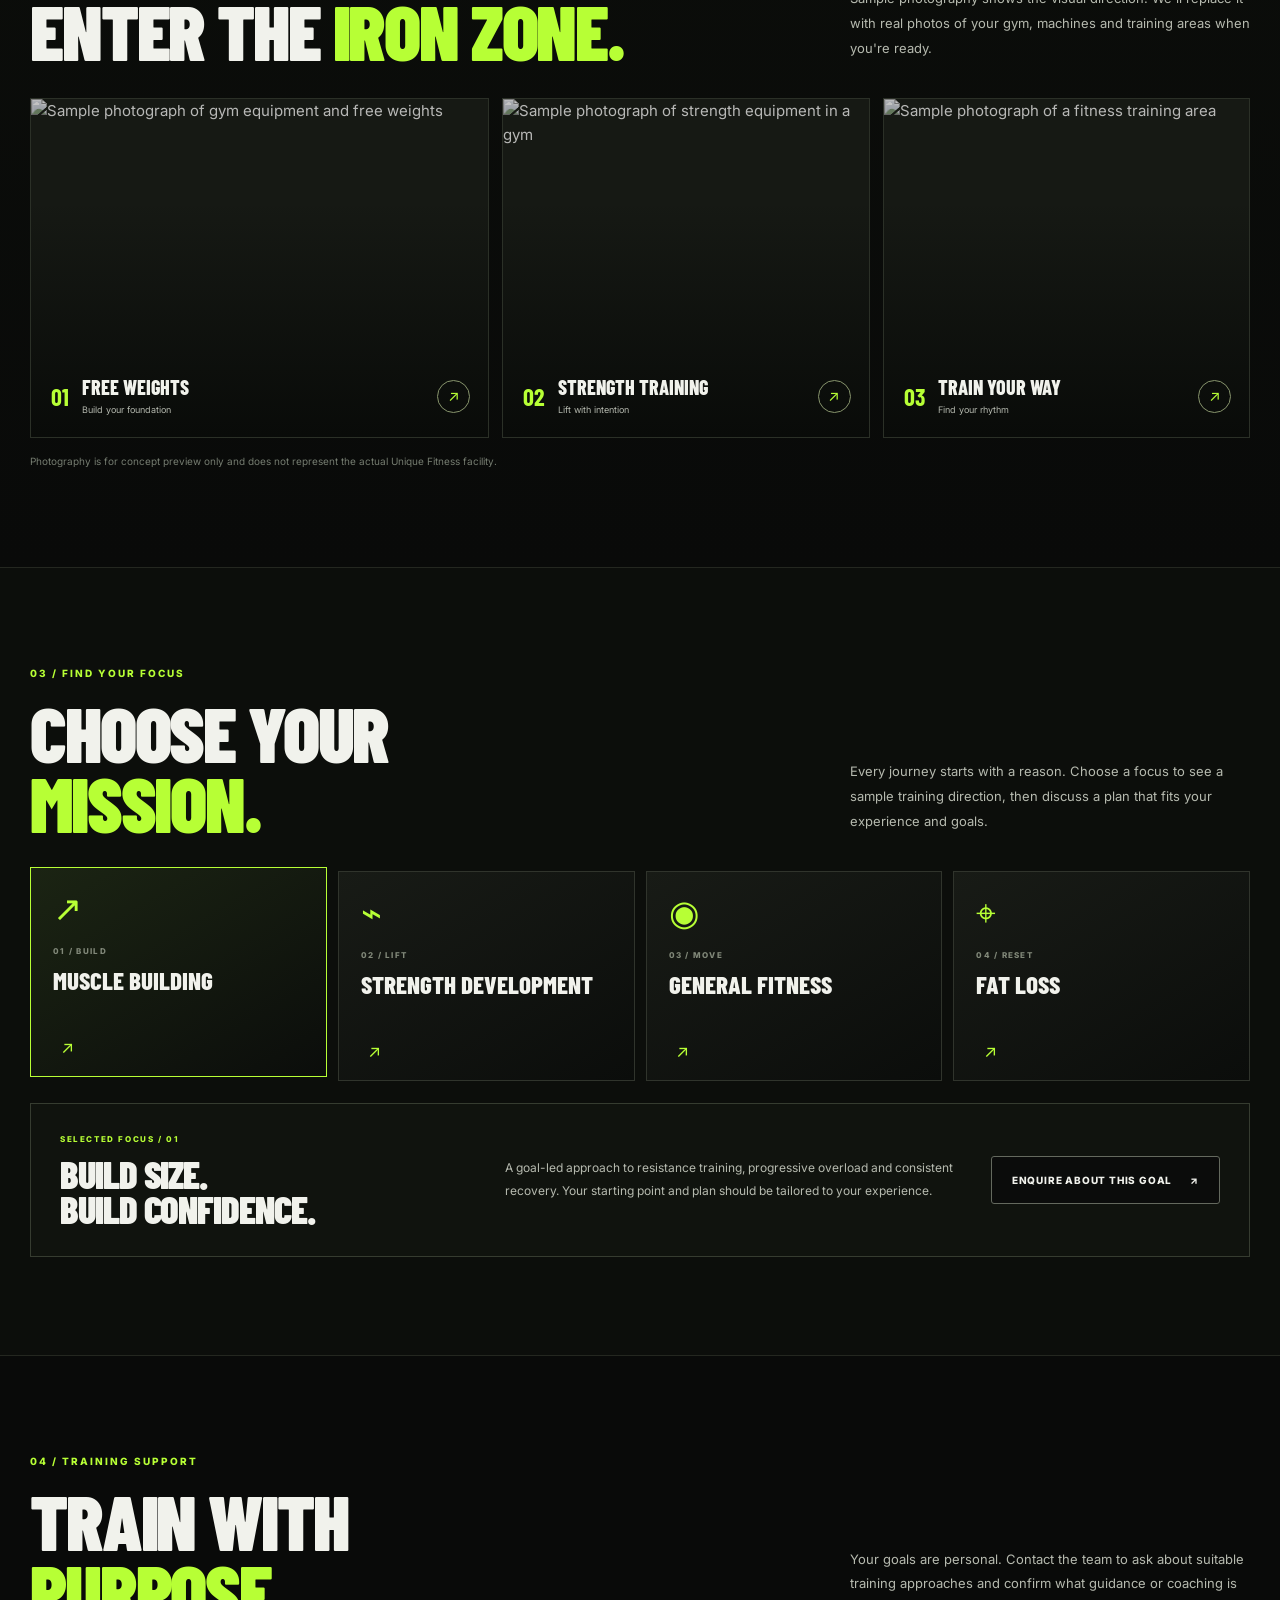
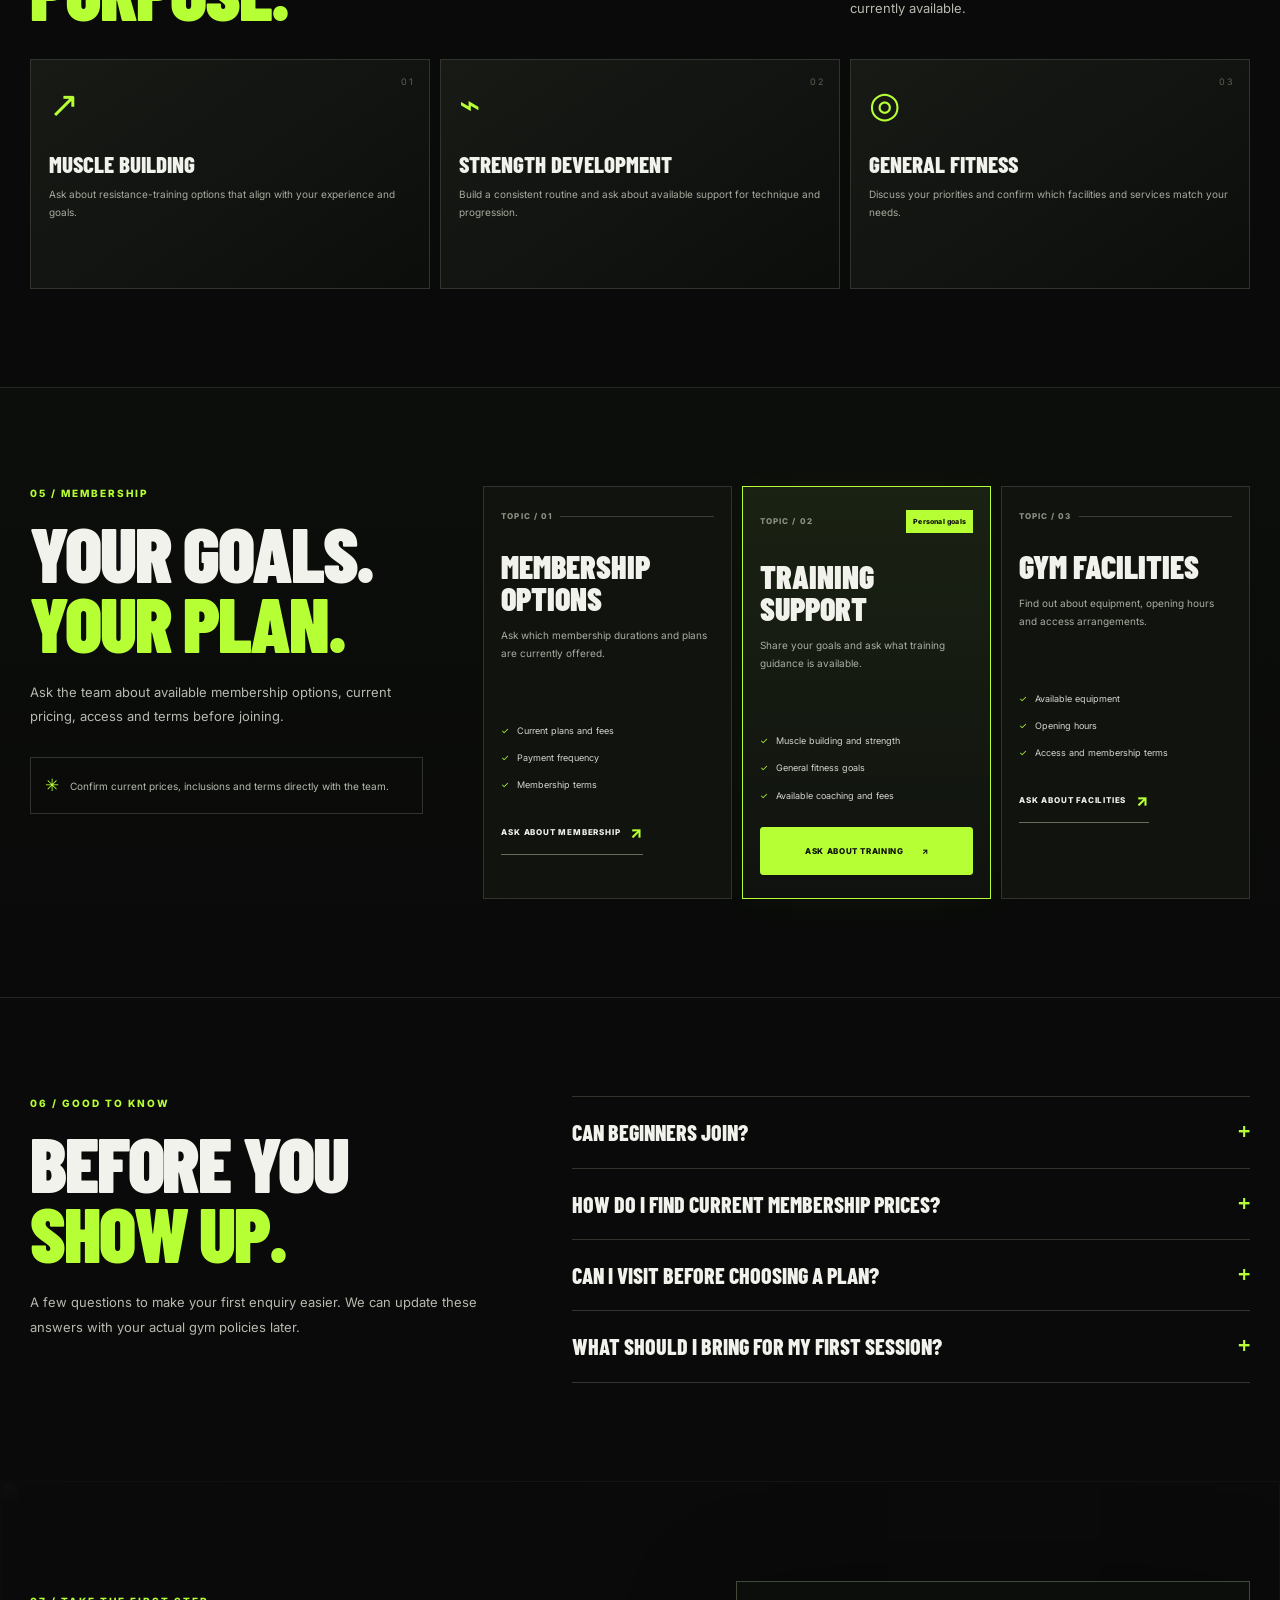
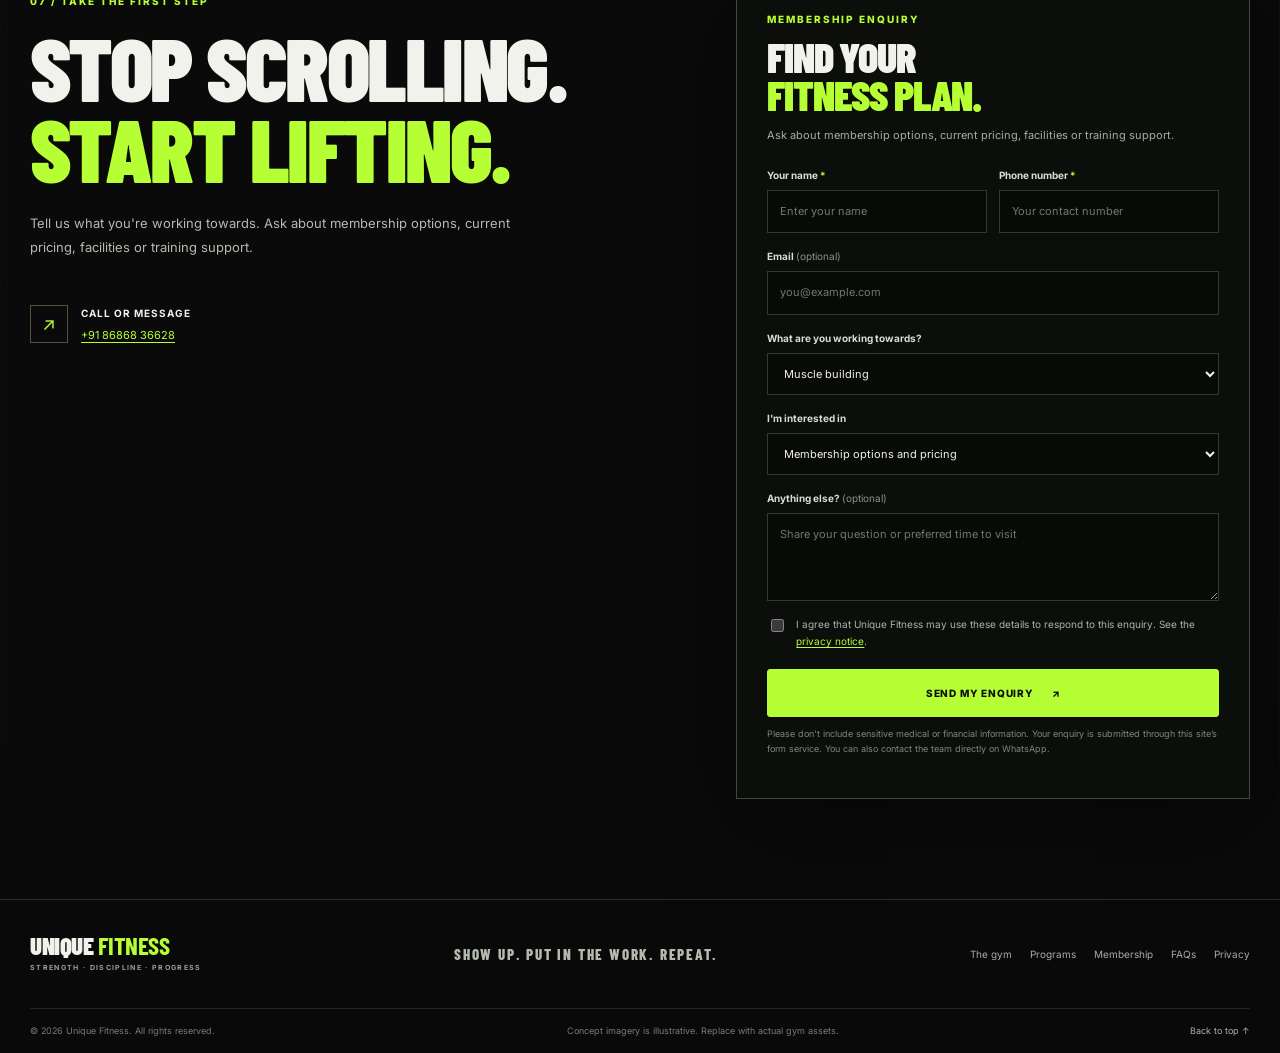
==== commit e443a984: "Make Unique Fitness membership-focused; remove trial wording" ====
--- a/index.html
+++ b/index.html
@@ -1,7 +1,7 @@
 <!doctype html>
 <html lang="en"><head>
 <meta charset="utf-8"><meta name="viewport" content="width=device-width, initial-scale=1"><meta name="theme-color" content="#090a09">
-<meta name="description" content="Train with purpose at Unique Fitness. Explore strength training, coaching and membership options, and enquire about your first visit."><meta name="robots" content="index,follow">
+<meta name="description" content="Train with purpose at Unique Fitness. Explore strength training, coaching and membership options, and enquire about membership, pricing and training support."><meta name="robots" content="index,follow">
 <title>Unique Fitness — Built by Iron. Defined by Discipline.</title><link rel="icon" href="favicon.svg" type="image/svg+xml">
 <link rel="preconnect" href="https://fonts.googleapis.com"><link rel="preconnect" href="https://fonts.gstatic.com" crossorigin><link rel="preconnect" href="https://images.unsplash.com">
 <link href="https://fonts.googleapis.com/css2?family=Barlow+Condensed:wght@500;600;700;800;900&family=Inter:wght@400;500;600;700;800&display=swap" rel="stylesheet"><link rel="stylesheet" href="styles.css">
@@ -12,13 +12,13 @@
 <a class="brand" href="#home" aria-label="Unique Fitness home"><span class="brand-name">UNIQUE <b>FITNESS</b></span><span class="brand-tagline">Strength · Discipline · Progress</span></a>
 <button class="menu-toggle" type="button" aria-controls="primary-nav" aria-expanded="false" aria-label="Open navigation"><span></span><span></span></button>
 <nav class="primary-nav" id="primary-nav" aria-label="Primary navigation"><a class="nav-link active" href="#home">Home</a><a class="nav-link" href="#the-gym">The Gym</a><a class="nav-link" href="#programs">Programs</a><a class="nav-link" href="#coaches">Coaches</a><a class="nav-link" href="#membership">Membership</a><a class="nav-link" href="#contact">Contact</a></nav>
-<a class="button button-primary header-cta" href="#trial">Enquire now <span aria-hidden="true">↗</span></a>
+<a class="button button-primary header-cta" href="#enquiry">Enquire now <span aria-hidden="true">↗</span></a>
 </div></header>
 <main id="main">
 <section class="hero" id="home" aria-labelledby="hero-title"><img class="hero-image" src="https://images.unsplash.com/photo-1534438327276-14e5300c3a48?auto=format&fit=crop&w=2200&q=85" alt="Dramatic strength training gym interior, sample image" fetchpriority="high"><div class="hero-shade"></div><div class="hero-gridline" aria-hidden="true"></div>
 <div class="container hero-content"><p class="eyebrow"><span class="status-dot"></span> Your next level starts here</p><h1 class="display hero-title" id="hero-title">BUILT BY <span class="accent">IRON.</span><br>DEFINED BY<br>DISCIPLINE<span class="accent">.</span></h1>
 <p class="hero-copy">A stronger version of you doesn't happen by accident. Show up, train with purpose and keep moving forward.</p>
-<div class="hero-actions"><a class="button button-primary" href="#trial">Plan your first visit <span aria-hidden="true">↗</span></a><a class="button button-ghost" href="#the-gym">Explore the gym <span aria-hidden="true">↓</span></a></div>
+<div class="hero-actions"><a class="button button-primary" href="#enquiry">Ask about membership <span aria-hidden="true">↗</span></a><a class="button button-ghost" href="#the-gym">Explore the gym <span aria-hidden="true">↓</span></a></div>
 <div class="hero-proof" aria-label="Our training values"><div><strong>STRENGTH</strong><span>Train with intent</span></div><div><strong>DISCIPLINE</strong><span>Build consistency</span></div><div><strong>PROGRESS</strong><span>One session at a time</span></div></div></div>
 <a class="hero-side-link" href="#programs" aria-label="Explore training programs"><span>01</span><i></i><span>FIND YOUR FOCUS</span></a><a class="scroll-cue" href="#the-gym"><span></span> SCROLL TO EXPLORE</a></section>
 <div class="ticker" aria-label="Unique Fitness values"><div class="ticker-track"><span>TRAIN WITH PURPOSE <b>✳</b></span><span>SHOW UP DAILY <b>✳</b></span><span>BUILD YOUR STRENGTH <b>✳</b></span><span>EARN YOUR PROGRESS <b>✳</b></span><span aria-hidden="true">TRAIN WITH PURPOSE <b>✳</b></span><span aria-hidden="true">SHOW UP DAILY <b>✳</b></span><span aria-hidden="true">BUILD YOUR STRENGTH <b>✳</b></span><span aria-hidden="true">EARN YOUR PROGRESS <b>✳</b></span></div></div>
@@ -32,30 +32,29 @@
 <figure class="facility-card reveal"><img loading="lazy" src="https://images.unsplash.com/photo-1579758629938-03607ccdbaba?auto=format&fit=crop&w=950&q=80" alt="Sample photograph of a fitness training area"><figcaption><span class="tag-index">03</span><span><b>Train your way</b><small>Find your rhythm</small></span><span class="plus" aria-hidden="true">↗</span></figcaption></figure></div><p class="image-disclaimer">Photography is for concept preview only and does not represent the actual Unique Fitness facility.</p></div></section>
 <section class="section programs-section" id="programs"><div class="container"><div class="section-heading-row reveal"><div><p class="eyebrow">03 / Find your focus</p><h2 class="display section-title">CHOOSE YOUR<br><span class="accent">MISSION.</span></h2></div><p class="body-copy">Every journey starts with a reason. Choose a focus to see a sample training direction, then discuss a plan that fits your experience and goals.</p></div>
 <div class="program-grid" role="group" aria-label="Choose your training focus"><button class="program-card is-selected" type="button" data-program="muscle" aria-pressed="true"><span class="program-symbol" aria-hidden="true">↗</span><span class="program-count">01 / BUILD</span><strong>Muscle building</strong><span class="program-arrow" aria-hidden="true">↗</span></button><button class="program-card" type="button" data-program="strength" aria-pressed="false"><span class="program-symbol" aria-hidden="true">⌁</span><span class="program-count">02 / LIFT</span><strong>Strength development</strong><span class="program-arrow" aria-hidden="true">↗</span></button><button class="program-card" type="button" data-program="fitness" aria-pressed="false"><span class="program-symbol" aria-hidden="true">◉</span><span class="program-count">03 / MOVE</span><strong>General fitness</strong><span class="program-arrow" aria-hidden="true">↗</span></button><button class="program-card" type="button" data-program="fatloss" aria-pressed="false"><span class="program-symbol" aria-hidden="true">⌖</span><span class="program-count">04 / RESET</span><strong>Fat loss</strong><span class="program-arrow" aria-hidden="true">↗</span></button></div>
-<div class="program-detail reveal" aria-live="polite" aria-atomic="true"><div><p class="eyebrow" id="program-kicker">SELECTED FOCUS / 01</p><h3 class="display" id="program-title">BUILD SIZE.<br>BUILD CONFIDENCE.</h3></div><p class="body-copy" id="program-description">A goal-led approach to resistance training, progressive overload and consistent recovery. Your starting point and plan should be tailored to your experience.</p><a class="button button-ghost" href="#trial" id="program-cta">Enquire about this goal <span aria-hidden="true">↗</span></a></div></div></section>
-<section class="section coach-section" id="coaches"><div class="container"><div class="section-heading-row reveal"><div><p class="eyebrow">04 / Coaching matters</p><h2 class="display section-title">REAL WORK.<br><span class="accent">REAL SUPPORT.</span></h2></div><p class="body-copy">Good coaching starts with listening. Use this section for your actual coaches, their qualifications and the support they offer. Sample portraits are temporary.</p></div>
-<div class="coach-grid"><article class="coach-card reveal"><div class="coach-photo"><img loading="lazy" src="https://images.unsplash.com/photo-1567013127542-490d757e51fc?auto=format&fit=crop&w=800&q=80" alt="Sample fitness coach portrait"><span>COACH / 01</span></div><div class="coach-meta"><div><h3>Strength coaching</h3><p>Replace with coach name and credentials</p></div><span class="coach-mark" aria-hidden="true">↗</span></div></article>
-<article class="coach-card reveal"><div class="coach-photo"><img loading="lazy" src="https://images.unsplash.com/photo-1548690312-e3b507d8c110?auto=format&fit=crop&w=800&q=80" alt="Sample fitness trainer portrait"><span>COACH / 02</span></div><div class="coach-meta"><div><h3>Training guidance</h3><p>Replace with coach name and specialties</p></div><span class="coach-mark" aria-hidden="true">↗</span></div></article>
-<article class="coach-card reveal"><div class="coach-photo"><img loading="lazy" src="https://images.unsplash.com/photo-1534438327276-14e5300c3a48?auto=format&fit=crop&w=800&q=80" alt="Sample gym and training portrait"><span>COACH / 03</span></div><div class="coach-meta"><div><h3>Your training partner</h3><p>Replace with actual team profile</p></div><span class="coach-mark" aria-hidden="true">↗</span></div></article></div><p class="image-disclaimer">Coach cards are layout examples, not verified staff profiles or credentials.</p></div></section>
-<section class="section membership-section" id="membership"><div class="container membership-layout"><div class="membership-intro reveal"><p class="eyebrow">05 / Membership</p><h2 class="display section-title">YOUR GOALS.<br><span class="accent">YOUR PLAN.</span></h2><p class="body-copy">The right membership depends on how you train and what support you need. Ask the team for current pricing, available options and membership terms.</p><div class="membership-note"><span aria-hidden="true">✳</span> No invented prices. Add your real plans before launch.</div></div>
-<div class="membership-options"><article class="membership-card reveal"><div class="membership-top"><span>OPTION / 01</span><span class="membership-line"></span></div><h3>Essential</h3><p>A straightforward starting point for building a consistent gym routine.</p><ul><li>Discuss facility access</li><li>Review available equipment</li><li>Understand membership terms</li></ul><a class="text-link" href="#trial" data-plan="Essential">Ask about Essential <span>↗</span></a></article>
-<article class="membership-card membership-featured reveal"><div class="membership-top"><span>OPTION / 02</span><span class="membership-badge">Popular choice</span></div><h3>Performance</h3><p>For members focused on structured training and long-term progress.</p><ul><li>Discuss your training goals</li><li>Explore available support</li><li>Review current plan options</li></ul><a class="button button-primary" href="#trial" data-plan="Performance">Enquire about plans <span>↗</span></a></article>
-<article class="membership-card reveal"><div class="membership-top"><span>OPTION / 03</span><span class="membership-line"></span></div><h3>Coaching</h3><p>Ask about individual guidance and whether coaching options are available.</p><ul><li>Talk through your goals</li><li>Confirm coach availability</li><li>Understand fees and schedule</li></ul><a class="text-link" href="#trial" data-plan="Coaching">Ask about coaching <span>↗</span></a></article></div></div></section>
+<div class="program-detail reveal" aria-live="polite" aria-atomic="true"><div><p class="eyebrow" id="program-kicker">SELECTED FOCUS / 01</p><h3 class="display" id="program-title">BUILD SIZE.<br>BUILD CONFIDENCE.</h3></div><p class="body-copy" id="program-description">A goal-led approach to resistance training, progressive overload and consistent recovery. Your starting point and plan should be tailored to your experience.</p><a class="button button-ghost" href="#enquiry" id="program-cta">Enquire about this goal <span aria-hidden="true">↗</span></a></div></div></section>
+<section class="section coach-section" id="coaches"><div class="container"><div class="section-heading-row reveal"><div><p class="eyebrow">04 / Training support</p><h2 class="display section-title">TRAIN WITH<br><span class="accent">PURPOSE.</span></h2></div><p class="body-copy">Your goals are personal. Contact the team to ask about suitable training approaches and confirm what guidance or coaching is currently available.</p></div>
+<div class="feature-grid"><article class="feature-card reveal"><span class="feature-number">01</span><span class="feature-icon" aria-hidden="true">↗</span><h3>Muscle building</h3><p>Ask about resistance-training options that align with your experience and goals.</p></article><article class="feature-card reveal"><span class="feature-number">02</span><span class="feature-icon" aria-hidden="true">⌁</span><h3>Strength development</h3><p>Build a consistent routine and ask about available support for technique and progression.</p></article><article class="feature-card reveal"><span class="feature-number">03</span><span class="feature-icon" aria-hidden="true">◎</span><h3>General fitness</h3><p>Discuss your priorities and confirm which facilities and services match your needs.</p></article></div></div></section>
+<section class="section membership-section" id="membership"><div class="container membership-layout"><div class="membership-intro reveal"><p class="eyebrow">05 / Membership</p><h2 class="display section-title">YOUR GOALS.<br><span class="accent">YOUR PLAN.</span></h2><p class="body-copy">Ask the team about available membership options, current pricing, access and terms before joining.</p><div class="membership-note"><span aria-hidden="true">✳</span> Confirm current prices, inclusions and terms directly with the team.</div></div>
+<div class="membership-options"><article class="membership-card reveal"><div class="membership-top"><span>TOPIC / 01</span><span class="membership-line"></span></div><h3>Membership options</h3><p>Ask which membership durations and plans are currently offered.</p><ul><li>Current plans and fees</li><li>Payment frequency</li><li>Membership terms</li></ul><a class="text-link" href="#enquiry" data-plan="Membership pricing">Ask about membership <span>↗</span></a></article>
+<article class="membership-card membership-featured reveal"><div class="membership-top"><span>TOPIC / 02</span><span class="membership-badge">Personal goals</span></div><h3>Training support</h3><p>Share your goals and ask what training guidance is available.</p><ul><li>Muscle building and strength</li><li>General fitness goals</li><li>Available coaching and fees</li></ul><a class="button button-primary" href="#enquiry" data-plan="Training support">Ask about training <span>↗</span></a></article>
+<article class="membership-card reveal"><div class="membership-top"><span>TOPIC / 03</span><span class="membership-line"></span></div><h3>Gym facilities</h3><p>Find out about equipment, opening hours and access arrangements.</p><ul><li>Available equipment</li><li>Opening hours</li><li>Access and membership terms</li></ul><a class="text-link" href="#enquiry" data-plan="Facilities and access">Ask about facilities <span>↗</span></a></article></div></div></section>
 <section class="section faq-section" id="faq"><div class="container faq-layout"><div class="reveal"><p class="eyebrow">06 / Good to know</p><h2 class="display section-title">BEFORE YOU<br><span class="accent">SHOW UP.</span></h2><p class="body-copy">A few questions to make your first enquiry easier. We can update these answers with your actual gym policies later.</p></div>
-<div class="faq-list"><details class="faq-item reveal"><summary>Can beginners join?</summary><p>Many people start training as beginners. Tell the team about your experience and goals so they can explain what support is available at Unique Fitness.</p></details><details class="faq-item reveal"><summary>How do I find current membership prices?</summary><p>Send an enquiry using the form below. The team can confirm current rates, joining fees, billing frequency and membership terms.</p></details><details class="faq-item reveal"><summary>Can I visit before choosing a plan?</summary><p>Use the enquiry form to ask about a visit or trial. Availability and any trial conditions need to be confirmed by the gym.</p></details><details class="faq-item reveal"><summary>What should I bring for my first session?</summary><p>Comfortable training clothes, suitable footwear and water are a sensible starting point. Confirm any facility-specific requirements with the gym.</p></details></div></div></section>
+<div class="faq-list"><details class="faq-item reveal"><summary>Can beginners join?</summary><p>Many people start training as beginners. Tell the team about your experience and goals so they can explain what support is available at Unique Fitness.</p></details><details class="faq-item reveal"><summary>How do I find current membership prices?</summary><p>Send an enquiry using the form below. The team can confirm current rates, joining fees, billing frequency and membership terms.</p></details><details class="faq-item reveal"><summary>Can I visit before choosing a plan?</summary><p>Use the enquiry form to ask about membership details, available facilities and access arrangements before joining.</p></details><details class="faq-item reveal"><summary>What should I bring for my first session?</summary><p>Comfortable training clothes, suitable footwear and water are a sensible starting point. Confirm any facility-specific requirements with the gym.</p></details></div></div></section>
 <section class="contact-section" id="contact"><div class="contact-image-wrap" aria-hidden="true"><img loading="lazy" src="https://images.unsplash.com/photo-1583454110551-21f2fa2afe61?auto=format&fit=crop&w=1800&q=80" alt=""></div><div class="contact-overlay"></div>
-<div class="container contact-layout"><div class="contact-copy reveal"><p class="eyebrow">07 / Take the first step</p><h2 class="display contact-title">STOP SCROLLING.<br><span class="accent">START LIFTING.</span></h2><p class="body-copy">Tell us what you're working towards. Ask about a visit, membership options or training support.</p>
-<div class="contact-details"><div class="contact-detail" id="address-block"><span class="detail-icon" aria-hidden="true">⌖</span><div><strong>Find the gym</strong><span id="address-text">Gym address to be added</span></div></div><div class="contact-detail" id="hours-block"><span class="detail-icon" aria-hidden="true">◷</span><div><strong>Opening hours</strong><span id="hours-text">Confirm current opening hours with the team</span></div></div><div class="contact-detail" id="phone-block"><span class="detail-icon" aria-hidden="true">↗</span><div><strong>Speak to the team</strong><span id="phone-text">Use the enquiry form to get in touch</span></div></div></div></div>
-<div class="enquiry-panel reveal" id="trial"><div class="panel-heading"><p class="eyebrow">ENQUIRY FORM</p><h3 class="display">LET'S GET<br><span class="accent">YOU STARTED.</span></h3><p>We'll use these details to respond to your enquiry.</p></div>
-<form name="trial-enquiry" method="POST" action="/thank-you" data-netlify="true" netlify-honeypot="bot-field" class="enquiry-form"><input type="hidden" name="form-name" value="trial-enquiry"><p class="hidden-field"><label>Don't fill this out: <input name="bot-field"></label></p>
+<div class="container contact-layout"><div class="contact-copy reveal"><p class="eyebrow">07 / Take the first step</p><h2 class="display contact-title">STOP SCROLLING.<br><span class="accent">START LIFTING.</span></h2><p class="body-copy">Tell us what you're working towards. Ask about membership options, current pricing, facilities or training support.</p>
+<div class="contact-details"><div class="contact-detail" id="phone-block"><span class="detail-icon" aria-hidden="true">↗</span><div><strong>Call or message</strong><span id="phone-text">Use the enquiry form to get in touch</span></div></div></div></div>
+<div class="enquiry-panel reveal" id="enquiry"><div class="panel-heading"><p class="eyebrow">MEMBERSHIP ENQUIRY</p><h3 class="display">FIND YOUR<br><span class="accent">FITNESS PLAN.</span></h3><p>Ask about membership options, current pricing, facilities or training support.</p></div>
+<form name="membership-enquiry" method="POST" action="/thank-you" data-netlify="true" netlify-honeypot="bot-field" class="enquiry-form"><input type="hidden" name="form-name" value="membership-enquiry"><p class="hidden-field"><label>Don't fill this out: <input name="bot-field"></label></p>
 <div class="form-row"><div class="field"><label for="full-name">Your name <span>*</span></label><input id="full-name" name="name" type="text" autocomplete="name" minlength="2" maxlength="80" placeholder="Enter your name" required></div><div class="field"><label for="phone">Phone number <span>*</span></label><input id="phone" name="phone" type="tel" inputmode="tel" autocomplete="tel" minlength="7" maxlength="20" pattern="[0-9+() .-]{7,20}" placeholder="Your contact number" required></div></div>
 <div class="field"><label for="email">Email <span class="optional">(optional)</span></label><input id="email" name="email" type="email" autocomplete="email" maxlength="160" placeholder="you@example.com"></div>
 <div class="field"><label for="goal">What are you working towards?</label><select id="goal" name="goal"><option value="Muscle building">Muscle building</option><option value="Strength development">Strength development</option><option value="General fitness">General fitness</option><option value="Fat loss">Fat loss</option><option value="Getting started">Getting started</option><option value="Other">Other</option></select></div>
-<div class="field"><label for="interest">I'm interested in</label><select id="interest" name="interest"><option value="First visit or trial">First visit or trial</option><option value="Membership pricing">Membership pricing</option><option value="Training support">Training support</option><option value="Other enquiry">Other enquiry</option></select></div>
+<div class="field"><label for="interest">I'm interested in</label><select id="interest" name="interest"><option value="Membership pricing">Membership options and pricing</option><option value="Training support">Training support</option><option value="Facilities and access">Gym facilities and access</option><option value="General enquiry">General enquiry</option></select></div>
 <div class="field"><label for="message">Anything else? <span class="optional">(optional)</span></label><textarea id="message" name="message" rows="3" maxlength="1000" placeholder="Share your question or preferred time to visit"></textarea></div>
 <label class="consent"><input type="checkbox" name="consent" value="yes" required><span>I agree that Unique Fitness may use these details to respond to this enquiry. See the <a href="privacy.html">privacy notice</a>.</span></label>
-<button class="button button-primary submit-button" type="submit">Send my enquiry <span aria-hidden="true">↗</span></button><p class="form-footnote">Please don't include sensitive medical or financial information. Submission is enabled through Netlify Forms when the site is deployed on Netlify.</p><p class="form-status" id="form-status" role="status" aria-live="polite" tabindex="-1"></p></form></div></div></section>
+<button class="button button-primary submit-button" type="submit">Send my enquiry <span aria-hidden="true">↗</span></button><p class="form-footnote">Please don't include sensitive medical or financial information. Your enquiry is submitted through this site’s form service. You can also contact the team directly on WhatsApp.</p><p class="form-status" id="form-status" role="status" aria-live="polite" tabindex="-1"></p></form></div></div></section>
 </main>
+<a class="whatsapp-float" id="whatsapp-float" href="#" target="_blank" rel="noopener noreferrer" aria-label="Chat with Unique Fitness on WhatsApp" hidden><span class="whatsapp-icon" aria-hidden="true">↗</span><span>Chat on WhatsApp</span></a>
 <footer class="site-footer"><div class="container footer-main"><a class="brand" href="#home"><span class="brand-name">UNIQUE <b>FITNESS</b></span><span class="brand-tagline">Strength · Discipline · Progress</span></a><p class="footer-mantra">SHOW UP. PUT IN THE WORK. REPEAT.</p><div class="footer-nav"><a href="#the-gym">The gym</a><a href="#programs">Programs</a><a href="#membership">Membership</a><a href="#faq">FAQs</a><a href="privacy.html">Privacy</a></div></div>
 <div class="container footer-bottom"><span>© <span id="current-year"></span> Unique Fitness. All rights reserved.</span><span>Concept imagery is illustrative. Replace with actual gym assets.</span><a href="#home">Back to top ↑</a></div></footer>
 <script src="site-config.js"></script><script src="script.js" defer></script></body></html>
--- a/styles.css
+++ b/styles.css
@@ -1 +1,51 @@
-:root{color-scheme:dark;--bg:#090a09;--surface:#111310;--surface2:#191c17;--line:#30342c;--lime:#b7ff35;--lime-soft:#d2ff8b;--text:#f1f2ec;--muted:#a5aa9e;--subtle:#71786c;--display:"Barlow Condensed",Impact,sans-serif;--body:Inter,Arial,sans-serif;--container:1220px;--radius:3px;--ease:cubic-bezier(.2,.75,.2,1)}*{box-sizing:border-box}html{scroll-behavior:smooth;scroll-padding-top:88px}body{margin:0;background:var(--bg);color:var(--text);font-family:var(--body);font-size:15px;line-height:1.6;-webkit-font-smoothing:antialiased}body:after{content:"";position:fixed;inset:0;z-index:50;pointer-events:none;opacity:.045;background-image:url("data:image/svg+xml,%3Csvg viewBox='0 0 180 180' xmlns='http://www.w3.org/2000/svg'%3E%3Cfilter id='noise'%3E%3CfeTurbulence type='fractalNoise' baseFrequency='.8' numOctaves='3' stitchTiles='stitch'/%3E%3C/filter%3E%3Crect width='100%25' height='100%25' filter='url(%23noise)' opacity='.5'/%3E%3C/svg%3E")}a{color:inherit;text-decoration:none}button,input,select,textarea{font:inherit}button,a{-webkit-tap-highlight-color:transparent}img{display:block;max-width:100%}button:focus-visible,a:focus-visible,input:focus-visible,select:focus-visible,textarea:focus-visible,summary:focus-visible{outline:2px solid var(--lime);outline-offset:4px}::selection{color:#080a06;background:var(--lime)}.container{width:min(var(--container),calc(100% - 56px));margin-inline:auto}.skip-link{position:fixed;z-index:200;top:10px;left:10px;padding:12px 16px;transform:translateY(-150%);background:var(--lime);color:#080a06;font-weight:800}.skip-link:focus{transform:translateY(0)}.display{font-family:var(--display);font-weight:900;letter-spacing:-.028em;line-height:.91;text-transform:uppercase;margin:0}.accent{color:var(--lime)}.eyebrow{margin:0 0 17px;color:var(--lime);font-size:10px;line-height:1.5;font-weight:800;letter-spacing:.2em;text-transform:uppercase}.status-dot{display:inline-block;width:7px;height:7px;background:var(--lime);border-radius:50%;margin-right:8px;box-shadow:0 0 14px #b7ff3588}.body-copy{max-width:500px;color:#b6baaf;font-size:13px;line-height:1.9;margin:22px 0 0}.section{padding:98px 0;border-top:1px solid #242720}.section-title{font-size:clamp(54px,6vw,82px)}.button{min-height:48px;display:inline-flex;align-items:center;justify-content:center;gap:18px;padding:0 20px;border:1px solid var(--line);border-radius:var(--radius);background:transparent;color:var(--text);font-size:10px;font-weight:800;letter-spacing:.08em;text-transform:uppercase;cursor:pointer;transition:background .22s,border-color .22s,transform .22s,color .22s}.button:hover{transform:translateY(-2px);border-color:var(--lime)}.button-primary{background:var(--lime);border-color:var(--lime);color:#0b0d08}.button-primary:hover{background:var(--lime-soft);border-color:var(--lime-soft)}.button-ghost{background:#090a09aa;border-color:#64695e}.text-link{display:inline-flex;gap:18px;align-items:center;margin-top:26px;padding-bottom:9px;border-bottom:1px solid #656d58;font-size:10px;font-weight:800;letter-spacing:.1em;text-transform:uppercase;transition:color .2s,border-color .2s}.text-link span{color:var(--lime);font-size:16px}.text-link:hover{color:var(--lime);border-color:var(--lime)}.site-header{position:sticky;top:0;z-index:100;background:#090a09ed;border-bottom:1px solid #292c26;backdrop-filter:blur(16px)}.nav-wrap{display:flex;min-height:78px;align-items:center;justify-content:space-between;gap:24px}.brand{display:inline-flex;flex-direction:column;gap:4px;white-space:nowrap}.brand-name{font:900 25px/.95 var(--display);letter-spacing:-.02em}.brand-name b{color:var(--lime)}.brand-tagline{font-size:7px;font-weight:700;letter-spacing:.19em;text-transform:uppercase;color:#9ba093}.primary-nav{display:flex;align-items:center;gap:clamp(14px,2.1vw,29px)}.nav-link{position:relative;padding:11px 0;color:#c4c8be;font-size:10px;font-weight:700;transition:color .2s}.nav-link:after{content:"";position:absolute;left:0;bottom:3px;width:100%;height:2px;background:var(--lime);transform:scaleX(0);transform-origin:left;transition:transform .2s}.nav-link:hover,.nav-link.active{color:var(--lime)}.nav-link.active:after,.nav-link:hover:after{transform:scaleX(1)}.header-cta{min-height:42px;padding-inline:14px;font-size:9px}.menu-toggle{display:none;width:44px;height:44px;border:1px solid var(--line);background:transparent;align-items:center;justify-content:center;flex-direction:column;gap:5px;color:var(--text)}.menu-toggle span{height:2px;width:18px;background:currentColor;transition:transform .2s}.menu-toggle[aria-expanded=true] span:first-child{transform:translateY(3.5px) rotate(45deg)}.menu-toggle[aria-expanded=true] span:last-child{transform:translateY(-3.5px) rotate(-45deg)}.hero{isolation:isolate;position:relative;display:flex;align-items:center;min-height:min(790px,calc(100svh - 78px));overflow:hidden;border-bottom:1px solid #242720;background:#080a08}.hero-image,.hero-shade{position:absolute;inset:0;width:100%;height:100%}.hero-image{z-index:-3;object-fit:cover;object-position:center 43%;filter:grayscale(.72) brightness(.68);animation:hero-reveal 1.2s var(--ease) both}.hero-shade{z-index:-2;background:linear-gradient(90deg,#080a08 0%,#080a08f2 25%,#080a08a6 54%,#080a0840 100%),linear-gradient(0deg,#090a09 0%,transparent 30%,#080a0840 100%)}.hero-gridline{position:absolute;z-index:-1;top:0;bottom:0;right:13%;width:1px;background:#ffffff12}.hero-gridline:after{content:"";position:absolute;top:19%;left:-1px;height:100px;width:3px;background:var(--lime);box-shadow:0 0 28px #b7ff3588}.hero-content{position:relative;padding-top:95px;padding-bottom:92px}.hero-title{font-size:clamp(76px,10.2vw,142px);line-height:.84;max-width:1000px;margin:28px 0 24px;animation:content-reveal .8s .1s var(--ease) both}.hero-copy{max-width:430px;color:#c6c9c0;font-size:14px;line-height:1.85;margin:0}.hero-actions{display:flex;align-items:center;gap:12px;flex-wrap:wrap;margin-top:30px}.hero-proof{display:flex;gap:clamp(22px,4vw,55px);margin-top:64px;flex-wrap:wrap}.hero-proof div{display:flex;flex-direction:column;gap:5px;padding-left:12px;border-left:2px solid var(--lime)}.hero-proof strong{font:800 17px/1 var(--display);letter-spacing:.08em}.hero-proof span{font-size:9px;color:#9fa498}.hero-side-link{position:absolute;right:3.5%;top:36%;display:flex;align-items:center;gap:13px;writing-mode:vertical-rl;color:#e2e5dc;font-size:9px;letter-spacing:.18em;font-weight:800}.hero-side-link span:first-child{color:var(--lime);font:900 24px var(--display)}.hero-side-link i{display:block;width:1px;height:58px;background:var(--lime)}.scroll-cue{position:absolute;bottom:24px;left:max(28px,calc((100% - var(--container))/2));display:flex;align-items:center;gap:10px;font-size:8px;letter-spacing:.18em;color:#9fa397;font-weight:700}.scroll-cue span{height:28px;width:1px;background:var(--lime);transform-origin:top;animation:scroll-line 1.7s ease-in-out infinite}.ticker{overflow:hidden;background:var(--lime);color:#0a0c07;border-block:1px solid var(--lime)}.ticker-track{display:flex;align-items:center;gap:32px;min-width:max-content;padding:12px 0;animation:ticker 28s linear infinite}.ticker-track span{font:900 16px var(--display);letter-spacing:.07em}.ticker-track b{margin-left:30px;font-size:12px}.ticker:hover .ticker-track{animation-play-state:paused}.intro-layout{display:grid;grid-template-columns:.9fr 1.1fr;align-items:center;gap:70px}.section-lead .body-copy{max-width:430px}.feature-grid{display:grid;grid-template-columns:repeat(3,1fr);gap:10px}.feature-card{position:relative;min-height:230px;padding:25px 18px;border:1px solid var(--line);background:linear-gradient(145deg,#171a15,#0c0e0c);transition:transform .25s,border-color .25s}.feature-card:hover{transform:translateY(-5px);border-color:#78913e}.feature-number{position:absolute;right:15px;top:15px;color:#5a6253;font-size:9px;letter-spacing:.15em}.feature-icon{display:block;color:var(--lime);font:500 36px var(--display);line-height:1}.feature-card h3{margin:32px 0 9px;font:800 23px/1 var(--display);text-transform:uppercase}.feature-card p{margin:0;color:#a6ac9f;font-size:10px;line-height:1.8}.facility-section{background:linear-gradient(180deg,#0b0d0a,#090a09)}.facility-heading,.section-heading-row{display:flex;justify-content:space-between;align-items:end;gap:45px;margin-bottom:33px}.facility-heading .body-copy,.section-heading-row .body-copy{max-width:400px;margin:0 0 5px}.facility-grid{display:grid;grid-template-columns:1.25fr 1fr 1fr;gap:13px}.facility-card{position:relative;overflow:hidden;min-height:340px;margin:0;background:#161914;border:1px solid #2b3027}.facility-card:after{content:"";position:absolute;inset:30% 0 0;background:linear-gradient(0deg,#080a08ed,transparent)}.facility-card img{position:absolute;width:100%;height:100%;inset:0;object-fit:cover;filter:grayscale(.7) brightness(.76);transition:transform .65s var(--ease),filter .4s}.facility-card:hover img{transform:scale(1.055);filter:grayscale(.2) brightness(.9)}.facility-card figcaption{position:absolute;z-index:1;left:20px;right:18px;bottom:20px;display:flex;align-items:center;gap:13px}.tag-index{font:700 24px var(--display);color:var(--lime)}.facility-card figcaption b,.facility-card figcaption small{display:block}.facility-card figcaption b{font:800 20px/1.2 var(--display);text-transform:uppercase}.facility-card figcaption small{margin-top:4px;font-size:9px;color:#b4b8ae}.plus{margin-left:auto;display:grid;place-items:center;width:33px;height:33px;border:1px solid #87946c;border-radius:50%;color:var(--lime)}.image-disclaimer{margin:15px 0 0;color:#757c70;font-size:10px}.programs-section{background:#0c0e0b}.program-grid{display:grid;grid-template-columns:repeat(4,1fr);gap:11px}.program-card{position:relative;display:flex;min-height:210px;flex-direction:column;align-items:flex-start;padding:22px;text-align:left;background:linear-gradient(150deg,#181b16,#0b0d0b);border:1px solid var(--line);color:var(--text);cursor:pointer;transition:transform .25s,border-color .25s,background .25s}.program-card:hover,.program-card.is-selected{transform:translateY(-4px);border-color:var(--lime);background:linear-gradient(150deg,#1b2413,#0b0d0b)}.program-symbol{color:var(--lime);font:500 35px var(--display);line-height:1}.program-count{margin-top:20px;color:#818879;font-size:8px;font-weight:800;letter-spacing:.16em}.program-card strong{margin-top:10px;font:800 25px/.98 var(--display);text-transform:uppercase}.program-arrow{display:grid;place-items:center;width:28px;height:28px;margin-top:auto;padding-top:8px;color:var(--lime);font-size:17px}.program-detail{display:grid;grid-template-columns:1fr 1.1fr auto;align-items:center;gap:35px;margin-top:22px;padding:29px;background:#10130e;border:1px solid #363c30}.program-detail .eyebrow{margin-bottom:12px;font-size:8px}.program-detail h3{font-size:clamp(31px,3vw,44px)}.program-detail .body-copy{margin:0;font-size:12px}.program-detail .button{white-space:nowrap}.coach-grid{display:grid;grid-template-columns:repeat(3,1fr);gap:15px}.coach-card{border:1px solid var(--line);background:#11130f;transition:border-color .25s,transform .25s}.coach-card:hover{border-color:#78913e;transform:translateY(-4px)}.coach-photo{position:relative;aspect-ratio:4/4.5;overflow:hidden;background:#1a1d17}.coach-photo:after{content:"";position:absolute;inset:40% 0 0;background:linear-gradient(0deg,#090a09b5,transparent)}.coach-photo img{width:100%;height:100%;object-fit:cover;filter:grayscale(.55) brightness(.8);transition:filter .4s,transform .6s}.coach-card:hover .coach-photo img{filter:grayscale(.15) brightness(.9);transform:scale(1.035)}.coach-photo>span{position:absolute;z-index:1;left:16px;bottom:13px;font-size:8px;font-weight:800;letter-spacing:.18em;color:var(--lime)}.coach-meta{display:flex;justify-content:space-between;align-items:center;gap:15px;padding:18px;border-top:2px solid var(--lime)}.coach-meta h3{margin:0;font:800 23px/1 var(--display);text-transform:uppercase}.coach-meta p{margin:7px 0 0;color:#a4aa9d;font-size:10px;line-height:1.6}.coach-mark{color:var(--lime);font-size:19px}.membership-section{background:linear-gradient(180deg,#0c0e0b,#090a09)}.membership-layout{display:grid;grid-template-columns:.78fr 1.52fr;gap:60px;align-items:start}.membership-intro .body-copy{max-width:390px}.membership-note{display:flex;gap:11px;align-items:center;margin-top:28px;padding:14px;border:1px solid var(--line);color:#b4baac;font-size:10px}.membership-note span{color:var(--lime);font-size:17px}.membership-options{display:grid;grid-template-columns:repeat(3,1fr);gap:10px}.membership-card{padding:23px 17px;border:1px solid var(--line);background:#11130f}.membership-card.membership-featured{border-color:var(--lime);background:linear-gradient(180deg,#1a2213,#10120f);box-shadow:0 0 32px #b7ff350a}.membership-top{display:flex;align-items:center;justify-content:space-between;gap:7px;color:#8b9284;font-size:8px;font-weight:800;letter-spacing:.13em}.membership-line{display:block;flex:1;height:1px;background:#3a4033}.membership-badge{display:block;padding:6px 7px;background:var(--lime);color:#10130b;font-size:7px;letter-spacing:.03em;white-space:nowrap}.membership-card h3{margin:27px 0 12px;font:900 32px/1 var(--display);text-transform:uppercase}.membership-card>p{min-height:74px;margin:0;color:#a8aea1;font-size:10px;line-height:1.8}.membership-card ul{list-style:none;padding:0;margin:24px 0;display:grid;gap:13px;color:#d4d7cf;font-size:9px}.membership-card li:before{content:"✓";color:var(--lime);margin-right:8px}.membership-card .text-link{gap:10px;font-size:8px;margin-top:3px}.membership-card .button{width:100%;padding:0 9px;font-size:8px}.faq-layout{display:grid;grid-template-columns:.8fr 1.2fr;gap:90px}.faq-list{border-top:1px solid var(--line)}.faq-item{border-bottom:1px solid var(--line)}.faq-item summary{position:relative;list-style:none;cursor:pointer;padding:22px 45px 22px 0;font:800 22px/1.2 var(--display);text-transform:uppercase}.faq-item summary::-webkit-details-marker{display:none}.faq-item summary:after{content:"+";position:absolute;right:0;top:16px;color:var(--lime);font:500 28px var(--display)}.faq-item[open] summary:after{content:"−"}.faq-item p{margin:0;padding:0 35px 23px 0;color:#adb2a7;font-size:12px;line-height:1.9}.contact-section{position:relative;isolation:isolate;overflow:hidden;padding:100px 0;background:#090a09}.contact-image-wrap,.contact-overlay{position:absolute;inset:0;z-index:-2}.contact-image-wrap img{width:100%;height:100%;object-fit:cover;object-position:center;filter:grayscale(.9) brightness(.45)}.contact-overlay{z-index:-1;background:linear-gradient(90deg,#090a09f5 0%,#090a09dc 52%,#090a09e8 100%),linear-gradient(0deg,#090a09 0%,transparent 30%)}.contact-layout{display:grid;grid-template-columns:1fr .82fr;gap:80px;align-items:start}.contact-copy{padding-top:13px}.contact-title{font-size:clamp(58px,7vw,94px)}.contact-details{display:grid;gap:20px;margin-top:45px}.contact-detail{display:flex;gap:13px;align-items:flex-start}.detail-icon{display:grid;place-items:center;flex:none;width:38px;height:38px;border:1px solid #4b563a;color:var(--lime);font-size:18px}.contact-detail strong,.contact-detail span:not(.detail-icon){display:block}.contact-detail strong{font-size:10px;letter-spacing:.1em;text-transform:uppercase}.contact-detail div>span{margin-top:5px;color:#aeb4a6;font-size:11px;line-height:1.75}.contact-detail a{color:var(--lime);text-decoration:underline;text-underline-offset:3px}.enquiry-panel{padding:30px;background:#0d0f0cf5;border:1px solid #424a37;box-shadow:0 25px 100px #0007}.panel-heading h3{font-size:42px}.panel-heading>p:last-child{margin:14px 0 0;color:#a8ada2;font-size:11px}.panel-heading .eyebrow{margin-bottom:10px}.enquiry-form{margin-top:22px}.form-row{display:grid;grid-template-columns:1fr 1fr;gap:12px}.field{display:flex;flex-direction:column;gap:7px;margin-bottom:15px}.field label{color:#d9dcd4;font-size:10px;font-weight:700}.field label span{color:var(--lime)}.field label .optional{color:#8b9284;font-weight:400}.field input,.field select,.field textarea{width:100%;min-width:0;border:1px solid #34392f;border-radius:0;padding:12px;background:#080a08;color:var(--text);font-size:11px;transition:border-color .2s}.field input::placeholder,.field textarea::placeholder{color:#72796c}.field input:focus,.field select:focus,.field textarea:focus{border-color:var(--lime);outline:0}.field textarea{resize:vertical;min-height:88px}.consent{display:flex;align-items:flex-start;gap:9px;color:#aeb3a8;font-size:10px;line-height:1.7}.consent input{accent-color:var(--lime);margin-top:3px;flex:none}.consent a{color:var(--lime);text-decoration:underline;text-underline-offset:2px}.submit-button{width:100%;margin-top:19px}.form-footnote{font-size:9px;line-height:1.7;color:#7f8778}.form-status{font-size:11px;color:var(--lime)}.hidden-field{display:none!important}.site-footer{background:#080908;border-top:1px solid #292d25}.footer-main{display:flex;justify-content:space-between;align-items:center;gap:28px;padding:30px 0}.footer-mantra{font:800 15px var(--display);letter-spacing:.12em;color:#b5baae}.footer-nav{display:flex;gap:18px;flex-wrap:wrap;color:#a8ada1;font-size:10px}.footer-nav a:hover,.footer-bottom a:hover{color:var(--lime)}.footer-bottom{display:flex;justify-content:space-between;align-items:center;gap:20px;flex-wrap:wrap;border-top:1px solid #23261f;padding:15px 0;color:#777e71;font-size:9px}.footer-bottom a{color:#adb2a8}.legal-copy{max-width:850px}.legal-copy h1{margin-bottom:26px}.legal-copy h2{margin:42px 0 8px;font:800 28px var(--display);text-transform:uppercase}.legal-copy p{color:#b3b9ac;font-size:13px;line-height:1.95}.legal-copy .legal-updated{margin-top:40px;color:#7d8476;font-size:10px}.thanks-page{min-height:100svh;display:grid;place-items:center;padding:24px;background:radial-gradient(ellipse at 75% 35%,#243016 0%,#090a09 52%)}.thanks-card{width:min(720px,100%);padding:clamp(28px,7vw,70px);border:1px solid #3a4430;background:#0b0d0bf2}.thanks-card .brand{margin-bottom:80px}.thanks-card .eyebrow{margin-top:0}.thanks-card h1{font-size:clamp(55px,10vw,100px);margin:22px 0}.thanks-card .body-copy{margin-bottom:30px}@keyframes ticker{to{transform:translateX(-50%)}}@keyframes scroll-line{0%,100%{transform:scaleY(.45);opacity:.45}50%{transform:scaleY(1);opacity:1}}@keyframes hero-reveal{from{transform:scale(1.04);opacity:.45}to{transform:scale(1);opacity:1}}@keyframes content-reveal{from{opacity:0;transform:translateY(18px)}to{opacity:1;transform:translateY(0)}}@media(max-width:1100px){.primary-nav{gap:15px}.header-cta{display:none}.intro-layout{gap:35px}.feature-card{padding:20px 14px}.facility-card{min-height:300px}.program-detail{grid-template-columns:.9fr 1fr;gap:20px}.program-detail .button{grid-column:2}.membership-layout{grid-template-columns:1fr;gap:35px}.membership-intro .body-copy{max-width:570px}.membership-options{max-width:900px}.contact-layout{gap:35px}.enquiry-panel{padding:24px}.faq-layout{gap:45px}}@media(max-width:760px){.container{width:min(calc(100% - 36px),var(--container))}.section{padding:72px 0}.nav-wrap{min-height:68px}.brand-name{font-size:24px}.menu-toggle{display:flex;margin-left:auto}.primary-nav{position:absolute;top:68px;left:0;right:0;display:none;flex-direction:column;align-items:stretch;gap:0;padding:12px 22px 20px;background:#090a09f9;border-bottom:1px solid #33382e;box-shadow:0 20px 30px #0006}.primary-nav.is-open{display:flex}.nav-link{padding:14px 0;border-bottom:1px solid #20241d}.nav-link:after{display:none}.hero{min-height:min(780px,calc(100svh - 68px))}.hero-image{object-position:59% center}.hero-shade{background:linear-gradient(90deg,#080a08f2 0%,#080a08d4 54%,#080a0885 100%),linear-gradient(0deg,#090a09 0%,transparent 45%)}.hero-gridline,.hero-side-link{display:none}.hero-content{padding-top:80px;padding-bottom:95px}.hero-title{font-size:clamp(66px,12vw,100px);margin:24px 0}.hero-copy{max-width:380px;font-size:13px}.hero-proof{gap:18px 25px;margin-top:45px}.hero-proof div{min-width:95px}.hero-proof strong{font-size:15px}.scroll-cue{left:18px;bottom:18px}.intro-layout,.faq-layout{grid-template-columns:1fr;gap:38px}.feature-grid{grid-template-columns:repeat(3,1fr)}.feature-card{min-height:195px;padding:17px 12px}.feature-card h3{font-size:20px;margin-top:28px}.facility-heading,.section-heading-row{align-items:start;flex-direction:column;gap:15px}.facility-heading .body-copy,.section-heading-row .body-copy{max-width:550px}.facility-grid{grid-template-columns:1fr 1fr}.facility-card{min-height:280px}.facility-card:first-child{grid-column:1/-1;min-height:320px}.facility-card figcaption{left:14px;right:12px;bottom:14px;gap:9px}.facility-card figcaption b{font-size:18px}.facility-card figcaption small{font-size:8px}.tag-index{font-size:21px}.plus{width:28px;height:28px}.program-grid{grid-template-columns:repeat(2,1fr)}.program-card{min-height:185px;padding:18px}.program-card strong{font-size:23px}.program-detail{grid-template-columns:1fr;gap:16px;padding:23px}.program-detail .button{grid-column:auto;justify-self:start}.coach-grid{gap:10px}.coach-meta{padding:13px;gap:9px}.coach-meta h3{font-size:20px}.coach-meta p{font-size:9px}.membership-options{grid-template-columns:1fr;max-width:none}.membership-card{padding:23px}.membership-card h3{margin-top:18px}.membership-card>p{min-height:0}.membership-card ul{margin:18px 0}.membership-card .text-link{margin-top:5px}.faq-layout{gap:22px}.faq-item summary{font-size:21px}.contact-layout{grid-template-columns:1fr;gap:40px}.contact-section{padding:72px 0}.contact-title{font-size:clamp(57px,11vw,78px)}.contact-details{margin-top:30px}.enquiry-panel{max-width:620px;width:100%;padding:24px}.footer-main{flex-wrap:wrap;align-items:flex-start}.footer-mantra{order:3;width:100%;margin:0}.footer-nav{gap:14px}.footer-bottom{align-items:flex-start;flex-direction:column;gap:9px}}@media(max-width:450px){.container{width:calc(100% - 30px)}.hero-title{font-size:clamp(58px,13.5vw,72px)}.hero-proof{gap:16px 15px}.hero-proof div{min-width:90px}.feature-grid{grid-template-columns:1fr}.feature-card{min-height:0;padding:20px}.feature-card h3{margin-top:18px}.feature-card p{max-width:300px}.facility-grid{grid-template-columns:1fr}.facility-card,.facility-card:first-child{grid-column:auto;min-height:255px}.facility-card:first-child{min-height:300px}.program-card{min-height:175px;padding:15px}.program-card strong{font-size:20px}.program-count{font-size:7px}.form-row{grid-template-columns:1fr;gap:0}.enquiry-panel{padding:20px}.panel-heading h3{font-size:38px}.footer-nav{gap:12px;font-size:9px}.ticker-track span{font-size:14px}}@media(prefers-reduced-motion:reduce){*,*::before,*::after{scroll-behavior:auto!important;animation-duration:.01ms!important;animation-iteration-count:1!important;transition-duration:.01ms!important}.reveal{opacity:1;transform:none}.ticker-track,.hero-image{animation:none}}+:root{color-scheme:dark;--bg:#090a09;--surface:#111310;--surface2:#191c17;--line:#30342c;--lime:#b7ff35;--lime-soft:#d2ff8b;--text:#f1f2ec;--muted:#a5aa9e;--subtle:#71786c;--display:"Barlow Condensed",Impact,sans-serif;--body:Inter,Arial,sans-serif;--container:1220px;--radius:3px;--ease:cubic-bezier(.2,.75,.2,1)}*{box-sizing:border-box}html{scroll-behavior:smooth;scroll-padding-top:88px}body{margin:0;background:var(--bg);color:var(--text);font-family:var(--body);font-size:15px;line-height:1.6;-webkit-font-smoothing:antialiased}body:after{content:"";position:fixed;inset:0;z-index:50;pointer-events:none;opacity:.045;background-image:url("data:image/svg+xml,%3Csvg viewBox='0 0 180 180' xmlns='http://www.w3.org/2000/svg'%3E%3Cfilter id='noise'%3E%3CfeTurbulence type='fractalNoise' baseFrequency='.8' numOctaves='3' stitchTiles='stitch'/%3E%3C/filter%3E%3Crect width='100%25' height='100%25' filter='url(%23noise)' opacity='.5'/%3E%3C/svg%3E")}a{color:inherit;text-decoration:none}button,input,select,textarea{font:inherit}button,a{-webkit-tap-highlight-color:transparent}img{display:block;max-width:100%}button:focus-visible,a:focus-visible,input:focus-visible,select:focus-visible,textarea:focus-visible,summary:focus-visible{outline:2px solid var(--lime);outline-offset:4px}::selection{color:#080a06;background:var(--lime)}.container{width:min(var(--container),calc(100% - 56px));margin-inline:auto}.skip-link{position:fixed;z-index:200;top:10px;left:10px;padding:12px 16px;transform:translateY(-150%);background:var(--lime);color:#080a06;font-weight:800}.skip-link:focus{transform:translateY(0)}.display{font-family:var(--display);font-weight:900;letter-spacing:-.028em;line-height:.91;text-transform:uppercase;margin:0}.accent{color:var(--lime)}.eyebrow{margin:0 0 17px;color:var(--lime);font-size:10px;line-height:1.5;font-weight:800;letter-spacing:.2em;text-transform:uppercase}.status-dot{display:inline-block;width:7px;height:7px;background:var(--lime);border-radius:50%;margin-right:8px;box-shadow:0 0 14px #b7ff3588}.body-copy{max-width:500px;color:#b6baaf;font-size:13px;line-height:1.9;margin:22px 0 0}.section{padding:98px 0;border-top:1px solid #242720}.section-title{font-size:clamp(54px,6vw,82px)}.button{min-height:48px;display:inline-flex;align-items:center;justify-content:center;gap:18px;padding:0 20px;border:1px solid var(--line);border-radius:var(--radius);background:transparent;color:var(--text);font-size:10px;font-weight:800;letter-spacing:.08em;text-transform:uppercase;cursor:pointer;transition:background .22s,border-color .22s,transform .22s,color .22s}.button:hover{transform:translateY(-2px);border-color:var(--lime)}.button-primary{background:var(--lime);border-color:var(--lime);color:#0b0d08}.button-primary:hover{background:var(--lime-soft);border-color:var(--lime-soft)}.button-ghost{background:#090a09aa;border-color:#64695e}.text-link{display:inline-flex;gap:18px;align-items:center;margin-top:26px;padding-bottom:9px;border-bottom:1px solid #656d58;font-size:10px;font-weight:800;letter-spacing:.1em;text-transform:uppercase;transition:color .2s,border-color .2s}.text-link span{color:var(--lime);font-size:16px}.text-link:hover{color:var(--lime);border-color:var(--lime)}.site-header{position:sticky;top:0;z-index:100;background:#090a09ed;border-bottom:1px solid #292c26;backdrop-filter:blur(16px)}.nav-wrap{display:flex;min-height:78px;align-items:center;justify-content:space-between;gap:24px}.brand{display:inline-flex;flex-direction:column;gap:4px;white-space:nowrap}.brand-name{font:900 25px/.95 var(--display);letter-spacing:-.02em}.brand-name b{color:var(--lime)}.brand-tagline{font-size:7px;font-weight:700;letter-spacing:.19em;text-transform:uppercase;color:#9ba093}.primary-nav{display:flex;align-items:center;gap:clamp(14px,2.1vw,29px)}.nav-link{position:relative;padding:11px 0;color:#c4c8be;font-size:10px;font-weight:700;transition:color .2s}.nav-link:after{content:"";position:absolute;left:0;bottom:3px;width:100%;height:2px;background:var(--lime);transform:scaleX(0);transform-origin:left;transition:transform .2s}.nav-link:hover,.nav-link.active{color:var(--lime)}.nav-link.active:after,.nav-link:hover:after{transform:scaleX(1)}.header-cta{min-height:42px;padding-inline:14px;font-size:9px}.menu-toggle{display:none;width:44px;height:44px;border:1px solid var(--line);background:transparent;align-items:center;justify-content:center;flex-direction:column;gap:5px;color:var(--text)}.menu-toggle span{height:2px;width:18px;background:currentColor;transition:transform .2s}.menu-toggle[aria-expanded=true] span:first-child{transform:translateY(3.5px) rotate(45deg)}.menu-toggle[aria-expanded=true] span:last-child{transform:translateY(-3.5px) rotate(-45deg)}.hero{isolation:isolate;position:relative;display:flex;align-items:center;min-height:min(790px,calc(100svh - 78px));overflow:hidden;border-bottom:1px solid #242720;background:#080a08}.hero-image,.hero-shade{position:absolute;inset:0;width:100%;height:100%}.hero-image{z-index:-3;object-fit:cover;object-position:center 43%;filter:grayscale(.72) brightness(.68);animation:hero-reveal 1.2s var(--ease) both}.hero-shade{z-index:-2;background:linear-gradient(90deg,#080a08 0%,#080a08f2 25%,#080a08a6 54%,#080a0840 100%),linear-gradient(0deg,#090a09 0%,transparent 30%,#080a0840 100%)}.hero-gridline{position:absolute;z-index:-1;top:0;bottom:0;right:13%;width:1px;background:#ffffff12}.hero-gridline:after{content:"";position:absolute;top:19%;left:-1px;height:100px;width:3px;background:var(--lime);box-shadow:0 0 28px #b7ff3588}.hero-content{position:relative;padding-top:95px;padding-bottom:92px}.hero-title{font-size:clamp(76px,10.2vw,142px);line-height:.84;max-width:1000px;margin:28px 0 24px;animation:content-reveal .8s .1s var(--ease) both}.hero-copy{max-width:430px;color:#c6c9c0;font-size:14px;line-height:1.85;margin:0}.hero-actions{display:flex;align-items:center;gap:12px;flex-wrap:wrap;margin-top:30px}.hero-proof{display:flex;gap:clamp(22px,4vw,55px);margin-top:64px;flex-wrap:wrap}.hero-proof div{display:flex;flex-direction:column;gap:5px;padding-left:12px;border-left:2px solid var(--lime)}.hero-proof strong{font:800 17px/1 var(--display);letter-spacing:.08em}.hero-proof span{font-size:9px;color:#9fa498}.hero-side-link{position:absolute;right:3.5%;top:36%;display:flex;align-items:center;gap:13px;writing-mode:vertical-rl;color:#e2e5dc;font-size:9px;letter-spacing:.18em;font-weight:800}.hero-side-link span:first-child{color:var(--lime);font:900 24px var(--display)}.hero-side-link i{display:block;width:1px;height:58px;background:var(--lime)}.scroll-cue{position:absolute;bottom:24px;left:max(28px,calc((100% - var(--container))/2));display:flex;align-items:center;gap:10px;font-size:8px;letter-spacing:.18em;color:#9fa397;font-weight:700}.scroll-cue span{height:28px;width:1px;background:var(--lime);transform-origin:top;animation:scroll-line 1.7s ease-in-out infinite}.ticker{overflow:hidden;background:var(--lime);color:#0a0c07;border-block:1px solid var(--lime)}.ticker-track{display:flex;align-items:center;gap:32px;min-width:max-content;padding:12px 0;animation:ticker 28s linear infinite}.ticker-track span{font:900 16px var(--display);letter-spacing:.07em}.ticker-track b{margin-left:30px;font-size:12px}.ticker:hover .ticker-track{animation-play-state:paused}.intro-layout{display:grid;grid-template-columns:.9fr 1.1fr;align-items:center;gap:70px}.section-lead .body-copy{max-width:430px}.feature-grid{display:grid;grid-template-columns:repeat(3,1fr);gap:10px}.feature-card{position:relative;min-height:230px;padding:25px 18px;border:1px solid var(--line);background:linear-gradient(145deg,#171a15,#0c0e0c);transition:transform .25s,border-color .25s}.feature-card:hover{transform:translateY(-5px);border-color:#78913e}.feature-number{position:absolute;right:15px;top:15px;color:#5a6253;font-size:9px;letter-spacing:.15em}.feature-icon{display:block;color:var(--lime);font:500 36px var(--display);line-height:1}.feature-card h3{margin:32px 0 9px;font:800 23px/1 var(--display);text-transform:uppercase}.feature-card p{margin:0;color:#a6ac9f;font-size:10px;line-height:1.8}.facility-section{background:linear-gradient(180deg,#0b0d0a,#090a09)}.facility-heading,.section-heading-row{display:flex;justify-content:space-between;align-items:end;gap:45px;margin-bottom:33px}.facility-heading .body-copy,.section-heading-row .body-copy{max-width:400px;margin:0 0 5px}.facility-grid{display:grid;grid-template-columns:1.25fr 1fr 1fr;gap:13px}.facility-card{position:relative;overflow:hidden;min-height:340px;margin:0;background:#161914;border:1px solid #2b3027}.facility-card:after{content:"";position:absolute;inset:30% 0 0;background:linear-gradient(0deg,#080a08ed,transparent)}.facility-card img{position:absolute;width:100%;height:100%;inset:0;object-fit:cover;filter:grayscale(.7) brightness(.76);transition:transform .65s var(--ease),filter .4s}.facility-card:hover img{transform:scale(1.055);filter:grayscale(.2) brightness(.9)}.facility-card figcaption{position:absolute;z-index:1;left:20px;right:18px;bottom:20px;display:flex;align-items:center;gap:13px}.tag-index{font:700 24px var(--display);color:var(--lime)}.facility-card figcaption b,.facility-card figcaption small{display:block}.facility-card figcaption b{font:800 20px/1.2 var(--display);text-transform:uppercase}.facility-card figcaption small{margin-top:4px;font-size:9px;color:#b4b8ae}.plus{margin-left:auto;display:grid;place-items:center;width:33px;height:33px;border:1px solid #87946c;border-radius:50%;color:var(--lime)}.image-disclaimer{margin:15px 0 0;color:#757c70;font-size:10px}.programs-section{background:#0c0e0b}.program-grid{display:grid;grid-template-columns:repeat(4,1fr);gap:11px}.program-card{position:relative;display:flex;min-height:210px;flex-direction:column;align-items:flex-start;padding:22px;text-align:left;background:linear-gradient(150deg,#181b16,#0b0d0b);border:1px solid var(--line);color:var(--text);cursor:pointer;transition:transform .25s,border-color .25s,background .25s}.program-card:hover,.program-card.is-selected{transform:translateY(-4px);border-color:var(--lime);background:linear-gradient(150deg,#1b2413,#0b0d0b)}.program-symbol{color:var(--lime);font:500 35px var(--display);line-height:1}.program-count{margin-top:20px;color:#818879;font-size:8px;font-weight:800;letter-spacing:.16em}.program-card strong{margin-top:10px;font:800 25px/.98 var(--display);text-transform:uppercase}.program-arrow{display:grid;place-items:center;width:28px;height:28px;margin-top:auto;padding-top:8px;color:var(--lime);font-size:17px}.program-detail{display:grid;grid-template-columns:1fr 1.1fr auto;align-items:center;gap:35px;margin-top:22px;padding:29px;background:#10130e;border:1px solid #363c30}.program-detail .eyebrow{margin-bottom:12px;font-size:8px}.program-detail h3{font-size:clamp(31px,3vw,44px)}.program-detail .body-copy{margin:0;font-size:12px}.program-detail .button{white-space:nowrap}.coach-grid{display:grid;grid-template-columns:repeat(3,1fr);gap:15px}.coach-card{border:1px solid var(--line);background:#11130f;transition:border-color .25s,transform .25s}.coach-card:hover{border-color:#78913e;transform:translateY(-4px)}.coach-photo{position:relative;aspect-ratio:4/4.5;overflow:hidden;background:#1a1d17}.coach-photo:after{content:"";position:absolute;inset:40% 0 0;background:linear-gradient(0deg,#090a09b5,transparent)}.coach-photo img{width:100%;height:100%;object-fit:cover;filter:grayscale(.55) brightness(.8);transition:filter .4s,transform .6s}.coach-card:hover .coach-photo img{filter:grayscale(.15) brightness(.9);transform:scale(1.035)}.coach-photo>span{position:absolute;z-index:1;left:16px;bottom:13px;font-size:8px;font-weight:800;letter-spacing:.18em;color:var(--lime)}.coach-meta{display:flex;justify-content:space-between;align-items:center;gap:15px;padding:18px;border-top:2px solid var(--lime)}.coach-meta h3{margin:0;font:800 23px/1 var(--display);text-transform:uppercase}.coach-meta p{margin:7px 0 0;color:#a4aa9d;font-size:10px;line-height:1.6}.coach-mark{color:var(--lime);font-size:19px}.membership-section{background:linear-gradient(180deg,#0c0e0b,#090a09)}.membership-layout{display:grid;grid-template-columns:.78fr 1.52fr;gap:60px;align-items:start}.membership-intro .body-copy{max-width:390px}.membership-note{display:flex;gap:11px;align-items:center;margin-top:28px;padding:14px;border:1px solid var(--line);color:#b4baac;font-size:10px}.membership-note span{color:var(--lime);font-size:17px}.membership-options{display:grid;grid-template-columns:repeat(3,1fr);gap:10px}.membership-card{padding:23px 17px;border:1px solid var(--line);background:#11130f}.membership-card.membership-featured{border-color:var(--lime);background:linear-gradient(180deg,#1a2213,#10120f);box-shadow:0 0 32px #b7ff350a}.membership-top{display:flex;align-items:center;justify-content:space-between;gap:7px;color:#8b9284;font-size:8px;font-weight:800;letter-spacing:.13em}.membership-line{display:block;flex:1;height:1px;background:#3a4033}.membership-badge{display:block;padding:6px 7px;background:var(--lime);color:#10130b;font-size:7px;letter-spacing:.03em;white-space:nowrap}.membership-card h3{margin:27px 0 12px;font:900 32px/1 var(--display);text-transform:uppercase}.membership-card>p{min-height:74px;margin:0;color:#a8aea1;font-size:10px;line-height:1.8}.membership-card ul{list-style:none;padding:0;margin:24px 0;display:grid;gap:13px;color:#d4d7cf;font-size:9px}.membership-card li:before{content:"✓";color:var(--lime);margin-right:8px}.membership-card .text-link{gap:10px;font-size:8px;margin-top:3px}.membership-card .button{width:100%;padding:0 9px;font-size:8px}.faq-layout{display:grid;grid-template-columns:.8fr 1.2fr;gap:90px}.faq-list{border-top:1px solid var(--line)}.faq-item{border-bottom:1px solid var(--line)}.faq-item summary{position:relative;list-style:none;cursor:pointer;padding:22px 45px 22px 0;font:800 22px/1.2 var(--display);text-transform:uppercase}.faq-item summary::-webkit-details-marker{display:none}.faq-item summary:after{content:"+";position:absolute;right:0;top:16px;color:var(--lime);font:500 28px var(--display)}.faq-item[open] summary:after{content:"−"}.faq-item p{margin:0;padding:0 35px 23px 0;color:#adb2a7;font-size:12px;line-height:1.9}.contact-section{position:relative;isolation:isolate;overflow:hidden;padding:100px 0;background:#090a09}.contact-image-wrap,.contact-overlay{position:absolute;inset:0;z-index:-2}.contact-image-wrap img{width:100%;height:100%;object-fit:cover;object-position:center;filter:grayscale(.9) brightness(.45)}.contact-overlay{z-index:-1;background:linear-gradient(90deg,#090a09f5 0%,#090a09dc 52%,#090a09e8 100%),linear-gradient(0deg,#090a09 0%,transparent 30%)}.contact-layout{display:grid;grid-template-columns:1fr .82fr;gap:80px;align-items:start}.contact-copy{padding-top:13px}.contact-title{font-size:clamp(58px,7vw,94px)}.contact-details{display:grid;gap:20px;margin-top:45px}.contact-detail{display:flex;gap:13px;align-items:flex-start}.detail-icon{display:grid;place-items:center;flex:none;width:38px;height:38px;border:1px solid #4b563a;color:var(--lime);font-size:18px}.contact-detail strong,.contact-detail span:not(.detail-icon){display:block}.contact-detail strong{font-size:10px;letter-spacing:.1em;text-transform:uppercase}.contact-detail div>span{margin-top:5px;color:#aeb4a6;font-size:11px;line-height:1.75}.contact-detail a{color:var(--lime);text-decoration:underline;text-underline-offset:3px}.enquiry-panel{padding:30px;background:#0d0f0cf5;border:1px solid #424a37;box-shadow:0 25px 100px #0007}.panel-heading h3{font-size:42px}.panel-heading>p:last-child{margin:14px 0 0;color:#a8ada2;font-size:11px}.panel-heading .eyebrow{margin-bottom:10px}.enquiry-form{margin-top:22px}.form-row{display:grid;grid-template-columns:1fr 1fr;gap:12px}.field{display:flex;flex-direction:column;gap:7px;margin-bottom:15px}.field label{color:#d9dcd4;font-size:10px;font-weight:700}.field label span{color:var(--lime)}.field label .optional{color:#8b9284;font-weight:400}.field input,.field select,.field textarea{width:100%;min-width:0;border:1px solid #34392f;border-radius:0;padding:12px;background:#080a08;color:var(--text);font-size:11px;transition:border-color .2s}.field input::placeholder,.field textarea::placeholder{color:#72796c}.field input:focus,.field select:focus,.field textarea:focus{border-color:var(--lime);outline:0}.field textarea{resize:vertical;min-height:88px}.consent{display:flex;align-items:flex-start;gap:9px;color:#aeb3a8;font-size:10px;line-height:1.7}.consent input{accent-color:var(--lime);margin-top:3px;flex:none}.consent a{color:var(--lime);text-decoration:underline;text-underline-offset:2px}.submit-button{width:100%;margin-top:19px}.form-footnote{font-size:9px;line-height:1.7;color:#7f8778}.form-status{font-size:11px;color:var(--lime)}.hidden-field{display:none!important}.site-footer{background:#080908;border-top:1px solid #292d25}.footer-main{display:flex;justify-content:space-between;align-items:center;gap:28px;padding:30px 0}.footer-mantra{font:800 15px var(--display);letter-spacing:.12em;color:#b5baae}.footer-nav{display:flex;gap:18px;flex-wrap:wrap;color:#a8ada1;font-size:10px}.footer-nav a:hover,.footer-bottom a:hover{color:var(--lime)}.footer-bottom{display:flex;justify-content:space-between;align-items:center;gap:20px;flex-wrap:wrap;border-top:1px solid #23261f;padding:15px 0;color:#777e71;font-size:9px}.footer-bottom a{color:#adb2a8}.legal-copy{max-width:850px}.legal-copy h1{margin-bottom:26px}.legal-copy h2{margin:42px 0 8px;font:800 28px var(--display);text-transform:uppercase}.legal-copy p{color:#b3b9ac;font-size:13px;line-height:1.95}.legal-copy .legal-updated{margin-top:40px;color:#7d8476;font-size:10px}.thanks-page{min-height:100svh;display:grid;place-items:center;padding:24px;background:radial-gradient(ellipse at 75% 35%,#243016 0%,#090a09 52%)}.thanks-card{width:min(720px,100%);padding:clamp(28px,7vw,70px);border:1px solid #3a4430;background:#0b0d0bf2}.thanks-card .brand{margin-bottom:80px}.thanks-card .eyebrow{margin-top:0}.thanks-card h1{font-size:clamp(55px,10vw,100px);margin:22px 0}.thanks-card .body-copy{margin-bottom:30px}@keyframes ticker{to{transform:translateX(-50%)}}@keyframes scroll-line{0%,100%{transform:scaleY(.45);opacity:.45}50%{transform:scaleY(1);opacity:1}}@keyframes hero-reveal{from{transform:scale(1.04);opacity:.45}to{transform:scale(1);opacity:1}}@keyframes content-reveal{from{opacity:0;transform:translateY(18px)}to{opacity:1;transform:translateY(0)}}@media(max-width:1100px){.primary-nav{gap:15px}.header-cta{display:none}.intro-layout{gap:35px}.feature-card{padding:20px 14px}.facility-card{min-height:300px}.program-detail{grid-template-columns:.9fr 1fr;gap:20px}.program-detail .button{grid-column:2}.membership-layout{grid-template-columns:1fr;gap:35px}.membership-intro .body-copy{max-width:570px}.membership-options{max-width:900px}.contact-layout{gap:35px}.enquiry-panel{padding:24px}.faq-layout{gap:45px}}@media(max-width:760px){.container{width:min(calc(100% - 36px),var(--container))}.section{padding:72px 0}.nav-wrap{min-height:68px}.brand-name{font-size:24px}.menu-toggle{display:flex;margin-left:auto}.primary-nav{position:absolute;top:68px;left:0;right:0;display:none;flex-direction:column;align-items:stretch;gap:0;padding:12px 22px 20px;background:#090a09f9;border-bottom:1px solid #33382e;box-shadow:0 20px 30px #0006}.primary-nav.is-open{display:flex}.nav-link{padding:14px 0;border-bottom:1px solid #20241d}.nav-link:after{display:none}.hero{min-height:min(780px,calc(100svh - 68px))}.hero-image{object-position:59% center}.hero-shade{background:linear-gradient(90deg,#080a08f2 0%,#080a08d4 54%,#080a0885 100%),linear-gradient(0deg,#090a09 0%,transparent 45%)}.hero-gridline,.hero-side-link{display:none}.hero-content{padding-top:80px;padding-bottom:95px}.hero-title{font-size:clamp(66px,12vw,100px);margin:24px 0}.hero-copy{max-width:380px;font-size:13px}.hero-proof{gap:18px 25px;margin-top:45px}.hero-proof div{min-width:95px}.hero-proof strong{font-size:15px}.scroll-cue{left:18px;bottom:18px}.intro-layout,.faq-layout{grid-template-columns:1fr;gap:38px}.feature-grid{grid-template-columns:repeat(3,1fr)}.feature-card{min-height:195px;padding:17px 12px}.feature-card h3{font-size:20px;margin-top:28px}.facility-heading,.section-heading-row{align-items:start;flex-direction:column;gap:15px}.facility-heading .body-copy,.section-heading-row .body-copy{max-width:550px}.facility-grid{grid-template-columns:1fr 1fr}.facility-card{min-height:280px}.facility-card:first-child{grid-column:1/-1;min-height:320px}.facility-card figcaption{left:14px;right:12px;bottom:14px;gap:9px}.facility-card figcaption b{font-size:18px}.facility-card figcaption small{font-size:8px}.tag-index{font-size:21px}.plus{width:28px;height:28px}.program-grid{grid-template-columns:repeat(2,1fr)}.program-card{min-height:185px;padding:18px}.program-card strong{font-size:23px}.program-detail{grid-template-columns:1fr;gap:16px;padding:23px}.program-detail .button{grid-column:auto;justify-self:start}.coach-grid{gap:10px}.coach-meta{padding:13px;gap:9px}.coach-meta h3{font-size:20px}.coach-meta p{font-size:9px}.membership-options{grid-template-columns:1fr;max-width:none}.membership-card{padding:23px}.membership-card h3{margin-top:18px}.membership-card>p{min-height:0}.membership-card ul{margin:18px 0}.membership-card .text-link{margin-top:5px}.faq-layout{gap:22px}.faq-item summary{font-size:21px}.contact-layout{grid-template-columns:1fr;gap:40px}.contact-section{padding:72px 0}.contact-title{font-size:clamp(57px,11vw,78px)}.contact-details{margin-top:30px}.enquiry-panel{max-width:620px;width:100%;padding:24px}.footer-main{flex-wrap:wrap;align-items:flex-start}.footer-mantra{order:3;width:100%;margin:0}.footer-nav{gap:14px}.footer-bottom{align-items:flex-start;flex-direction:column;gap:9px}}@media(max-width:450px){.container{width:calc(100% - 30px)}.hero-title{font-size:clamp(58px,13.5vw,72px)}.hero-proof{gap:16px 15px}.hero-proof div{min-width:90px}.feature-grid{grid-template-columns:1fr}.feature-card{min-height:0;padding:20px}.feature-card h3{margin-top:18px}.feature-card p{max-width:300px}.facility-grid{grid-template-columns:1fr}.facility-card,.facility-card:first-child{grid-column:auto;min-height:255px}.facility-card:first-child{min-height:300px}.program-card{min-height:175px;padding:15px}.program-card strong{font-size:20px}.program-count{font-size:7px}.form-row{grid-template-columns:1fr;gap:0}.enquiry-panel{padding:20px}.panel-heading h3{font-size:38px}.footer-nav{gap:12px;font-size:9px}.ticker-track span{font-size:14px}}@media(prefers-reduced-motion:reduce){*,*::before,*::after{scroll-behavior:auto!important;animation-duration:.01ms!important;animation-iteration-count:1!important;transition-duration:.01ms!important}.reveal{opacity:1;transform:none}.ticker-track,.hero-image{animation:none}}
+
+/* Configurable WhatsApp click-to-chat button */
+.whatsapp-float {
+  position: fixed;
+  z-index: 80;
+  right: clamp(16px, 3vw, 32px);
+  bottom: clamp(16px, 3vw, 28px);
+  display: inline-flex;
+  align-items: center;
+  justify-content: center;
+  gap: 10px;
+  min-height: 52px;
+  padding: 0 19px;
+  border: 1px solid rgba(255,255,255,.18);
+  border-radius: 999px;
+  background: #25D366;
+  color: #07140b;
+  font-family: "Inter", sans-serif;
+  font-size: .88rem;
+  font-weight: 800;
+  text-decoration: none;
+  box-shadow: 0 12px 34px rgba(0,0,0,.34);
+  transition: transform .18s ease, box-shadow .18s ease;
+}
+.whatsapp-float:hover {
+  transform: translateY(-3px);
+  box-shadow: 0 16px 38px rgba(0,0,0,.42);
+}
+.whatsapp-float:focus-visible {
+  outline: 3px solid var(--accent, #B7FF35);
+  outline-offset: 4px;
+}
+.whatsapp-float[hidden] { display: none; }
+.whatsapp-icon {
+  display: inline-grid;
+  width: 25px;
+  height: 25px;
+  place-items: center;
+  border: 2px solid currentColor;
+  border-radius: 50%;
+  font-size: 16px;
+  line-height: 1;
+}
+@media (prefers-reduced-motion: reduce) {
+  .whatsapp-float { transition: none; }
+  .whatsapp-float:hover { transform: none; }
+}
+@media (max-width: 420px) {
+  .whatsapp-float { right: 12px; bottom: 12px; min-height: 48px; padding: 0 15px; }
+}
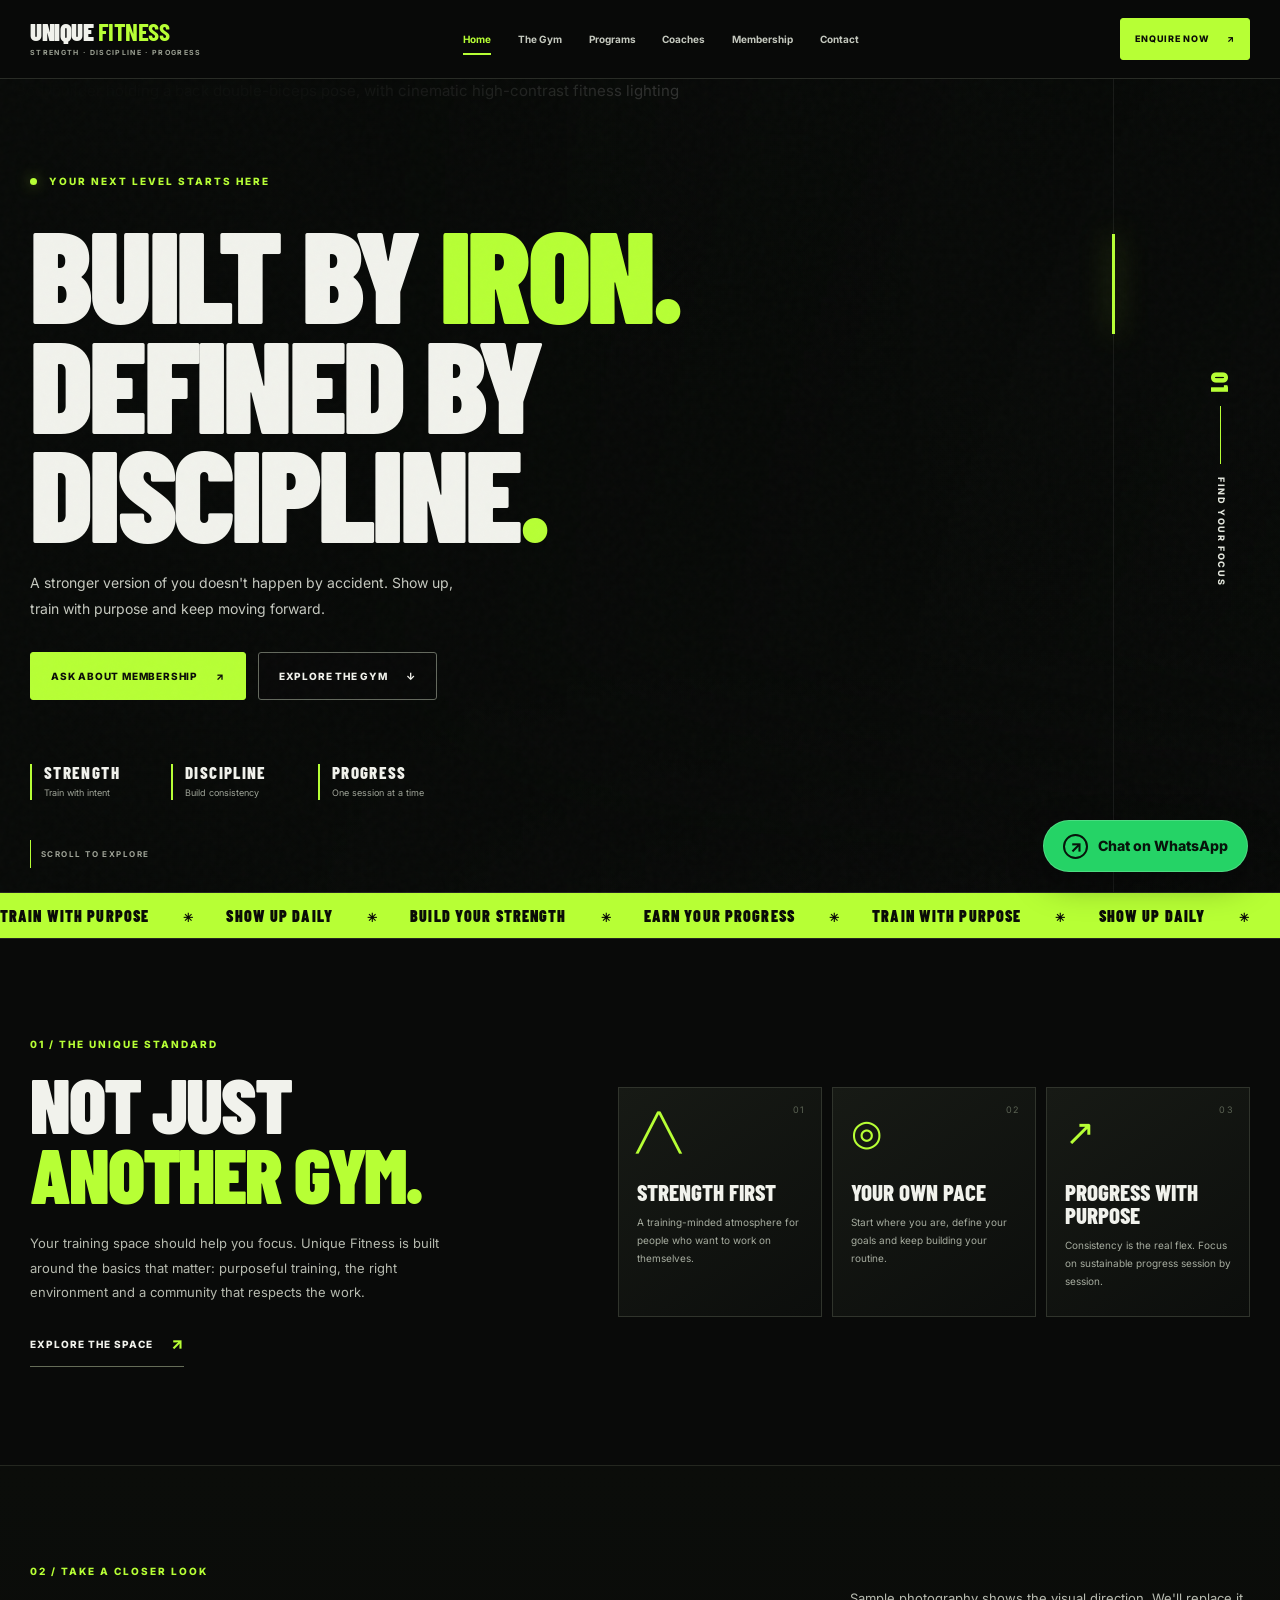
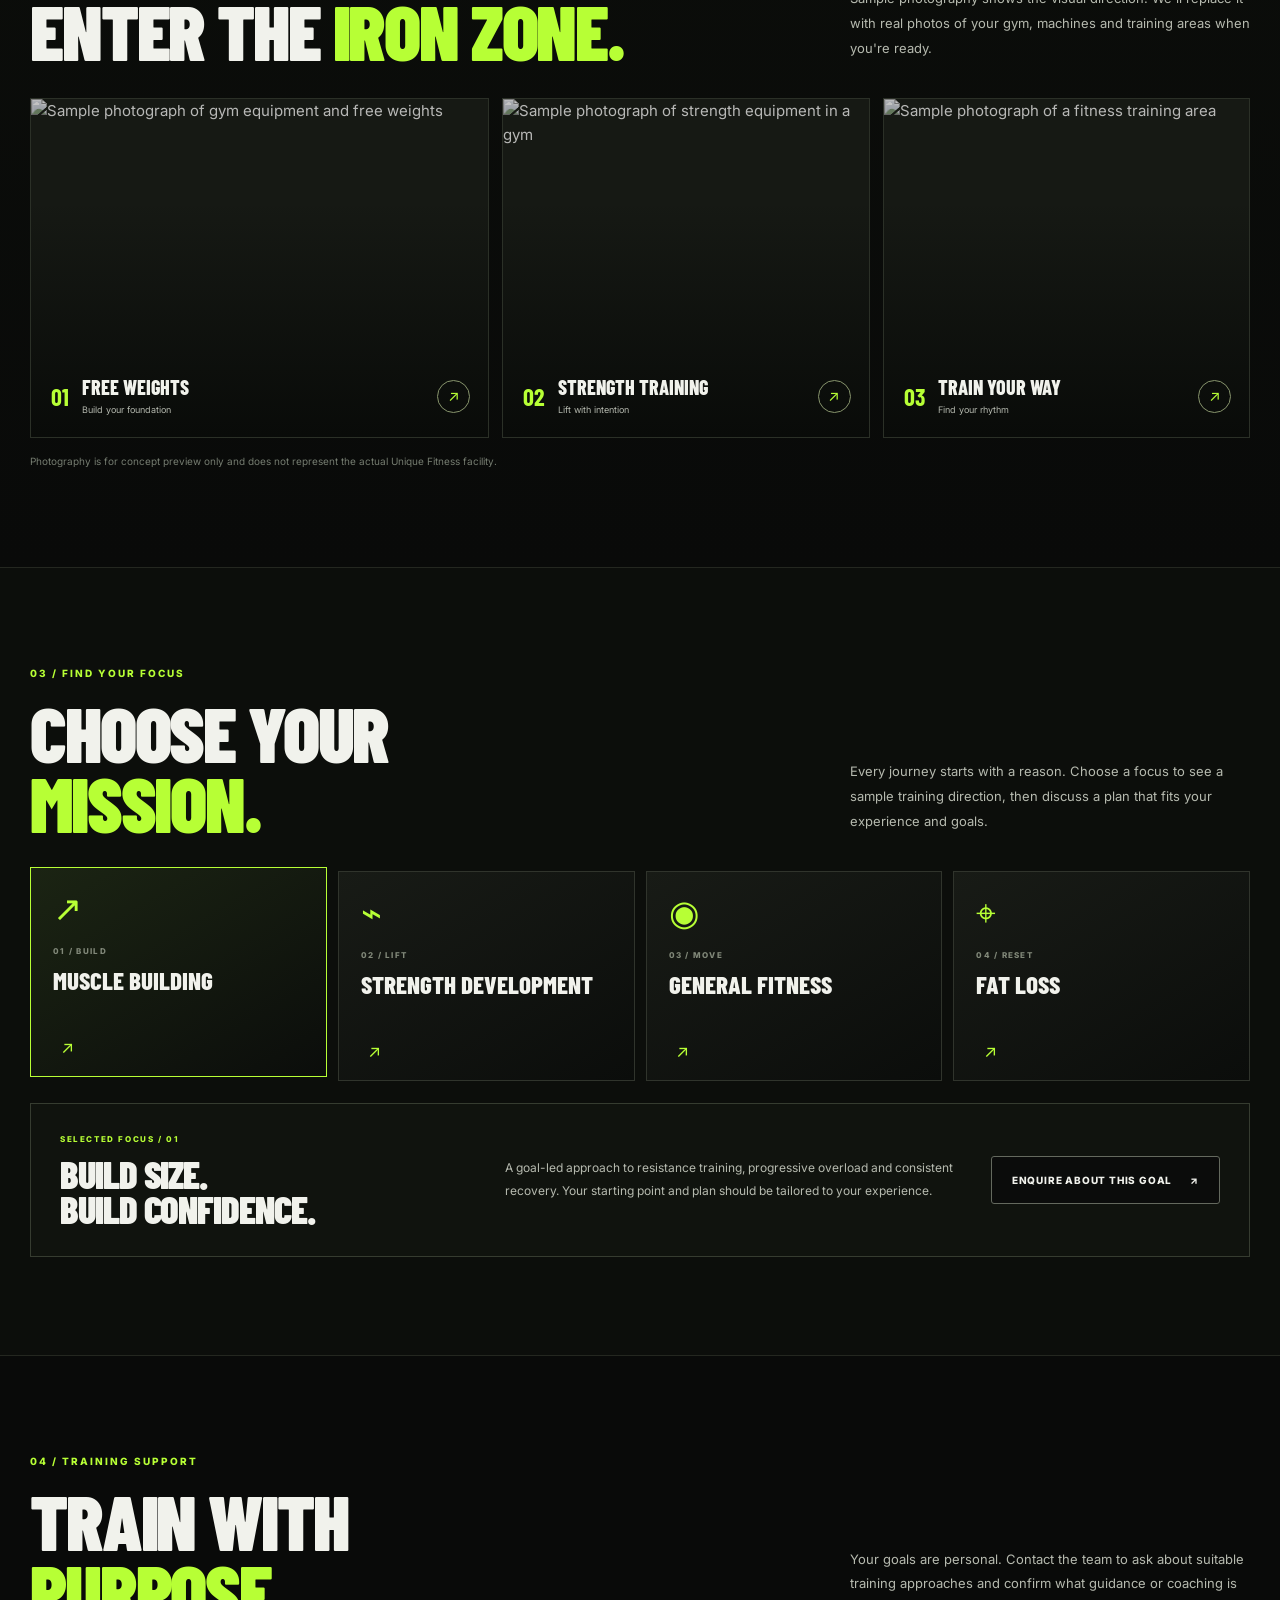
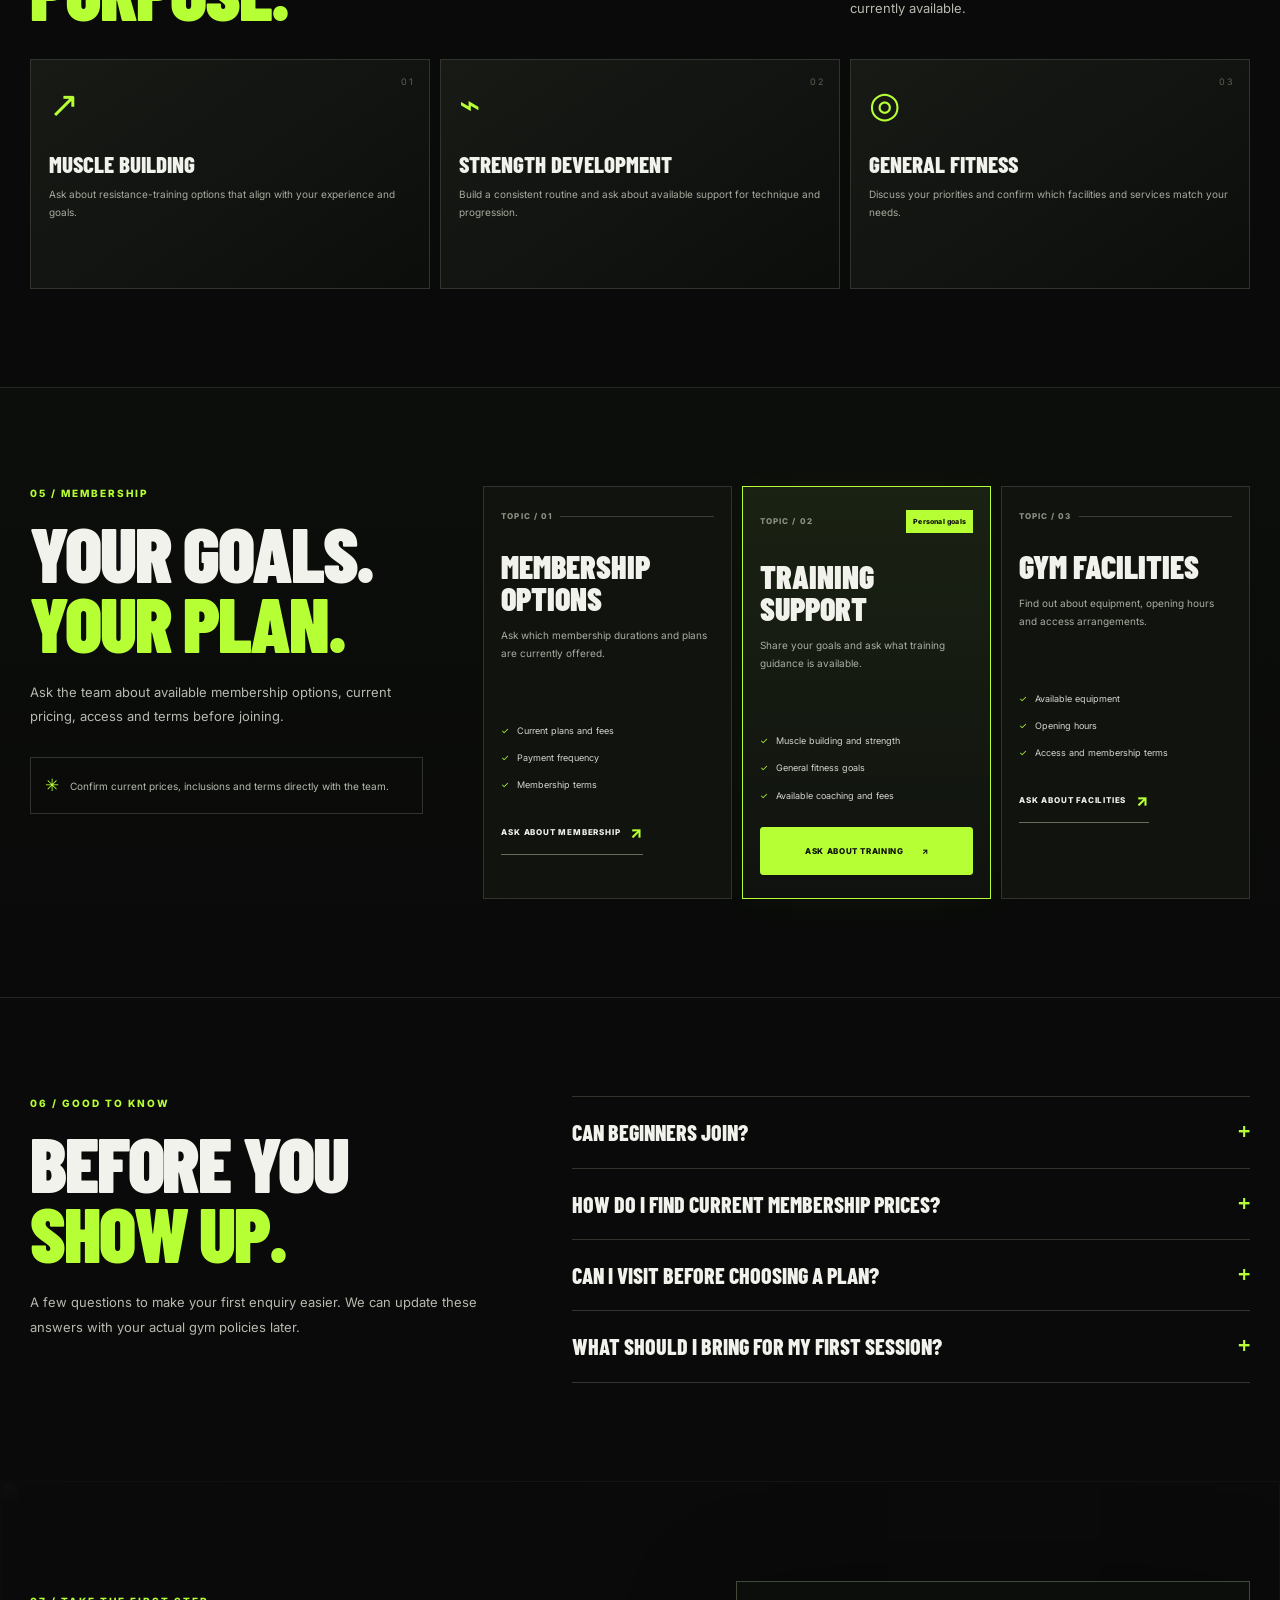
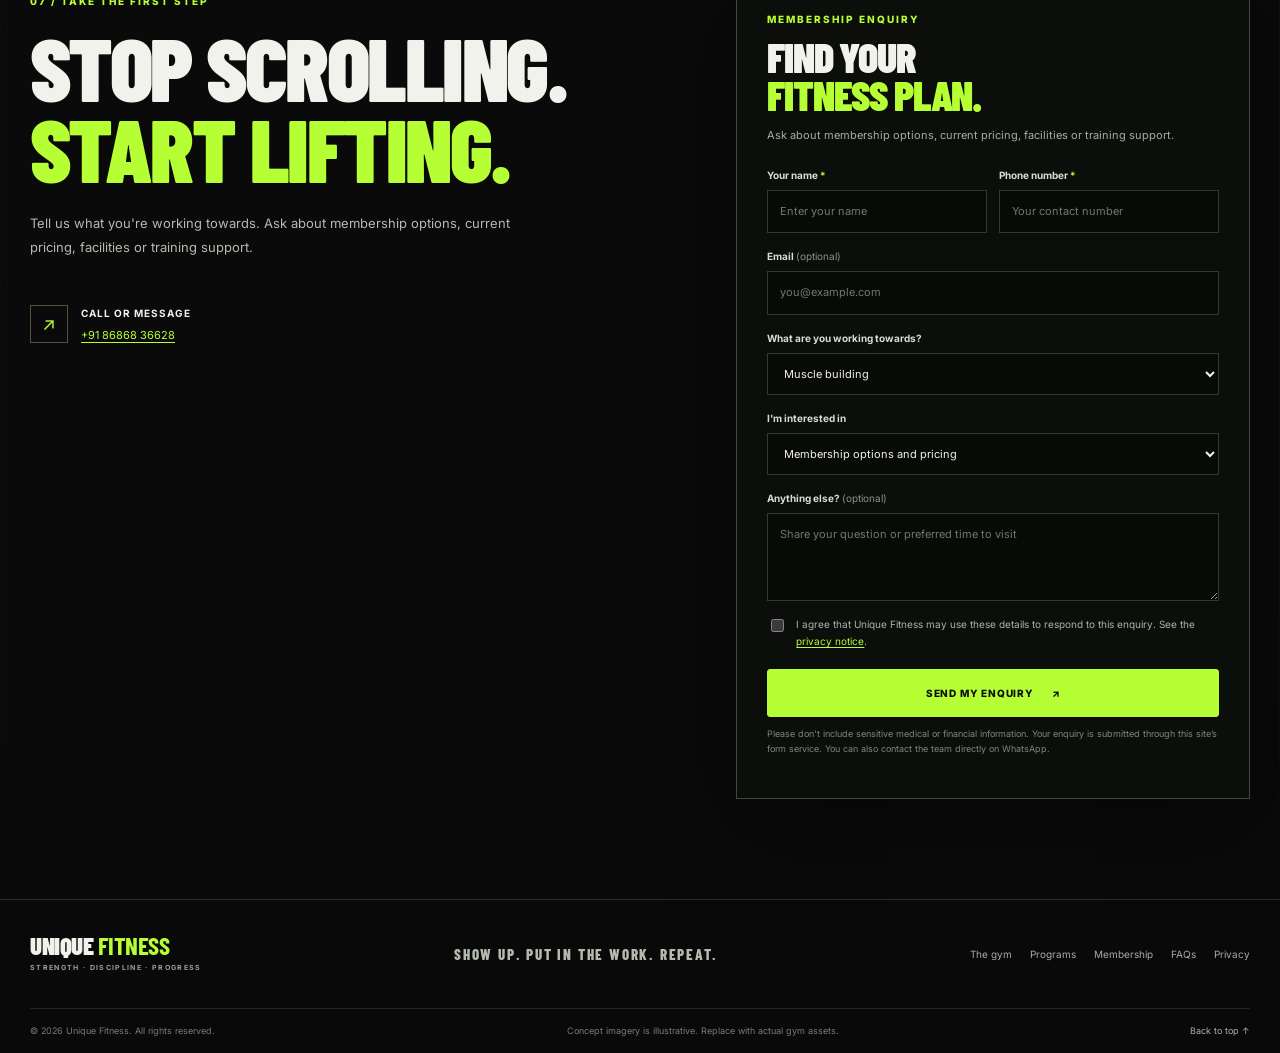
==== commit 1f0f216e: "Replace hero photo with cinematic back pose" ====
--- a/index.html
+++ b/index.html
@@ -15,7 +15,7 @@
 <a class="button button-primary header-cta" href="#enquiry">Enquire now <span aria-hidden="true">↗</span></a>
 </div></header>
 <main id="main">
-<section class="hero" id="home" aria-labelledby="hero-title"><img class="hero-image" src="https://images.unsplash.com/photo-1534438327276-14e5300c3a48?auto=format&fit=crop&w=2200&q=85" alt="Dramatic strength training gym interior, sample image" fetchpriority="high"><div class="hero-shade"></div><div class="hero-gridline" aria-hidden="true"></div>
+<section class="hero" id="home" aria-labelledby="hero-title"><img class="hero-image" src="https://d2ol7oe51mr4n9.cloudfront.net/user_3JACnESRjheSlIDtmqHhUh4l5hk/89027e0c-3a0d-411a-a732-2c32af2afb9f.png" alt="Bodybuilder holding a back double-biceps pose, with cinematic high-contrast fitness lighting" fetchpriority="high"><div class="hero-shade"></div><div class="hero-gridline" aria-hidden="true"></div>
 <div class="container hero-content"><p class="eyebrow"><span class="status-dot"></span> Your next level starts here</p><h1 class="display hero-title" id="hero-title">BUILT BY <span class="accent">IRON.</span><br>DEFINED BY<br>DISCIPLINE<span class="accent">.</span></h1>
 <p class="hero-copy">A stronger version of you doesn't happen by accident. Show up, train with purpose and keep moving forward.</p>
 <div class="hero-actions"><a class="button button-primary" href="#enquiry">Ask about membership <span aria-hidden="true">↗</span></a><a class="button button-ghost" href="#the-gym">Explore the gym <span aria-hidden="true">↓</span></a></div>
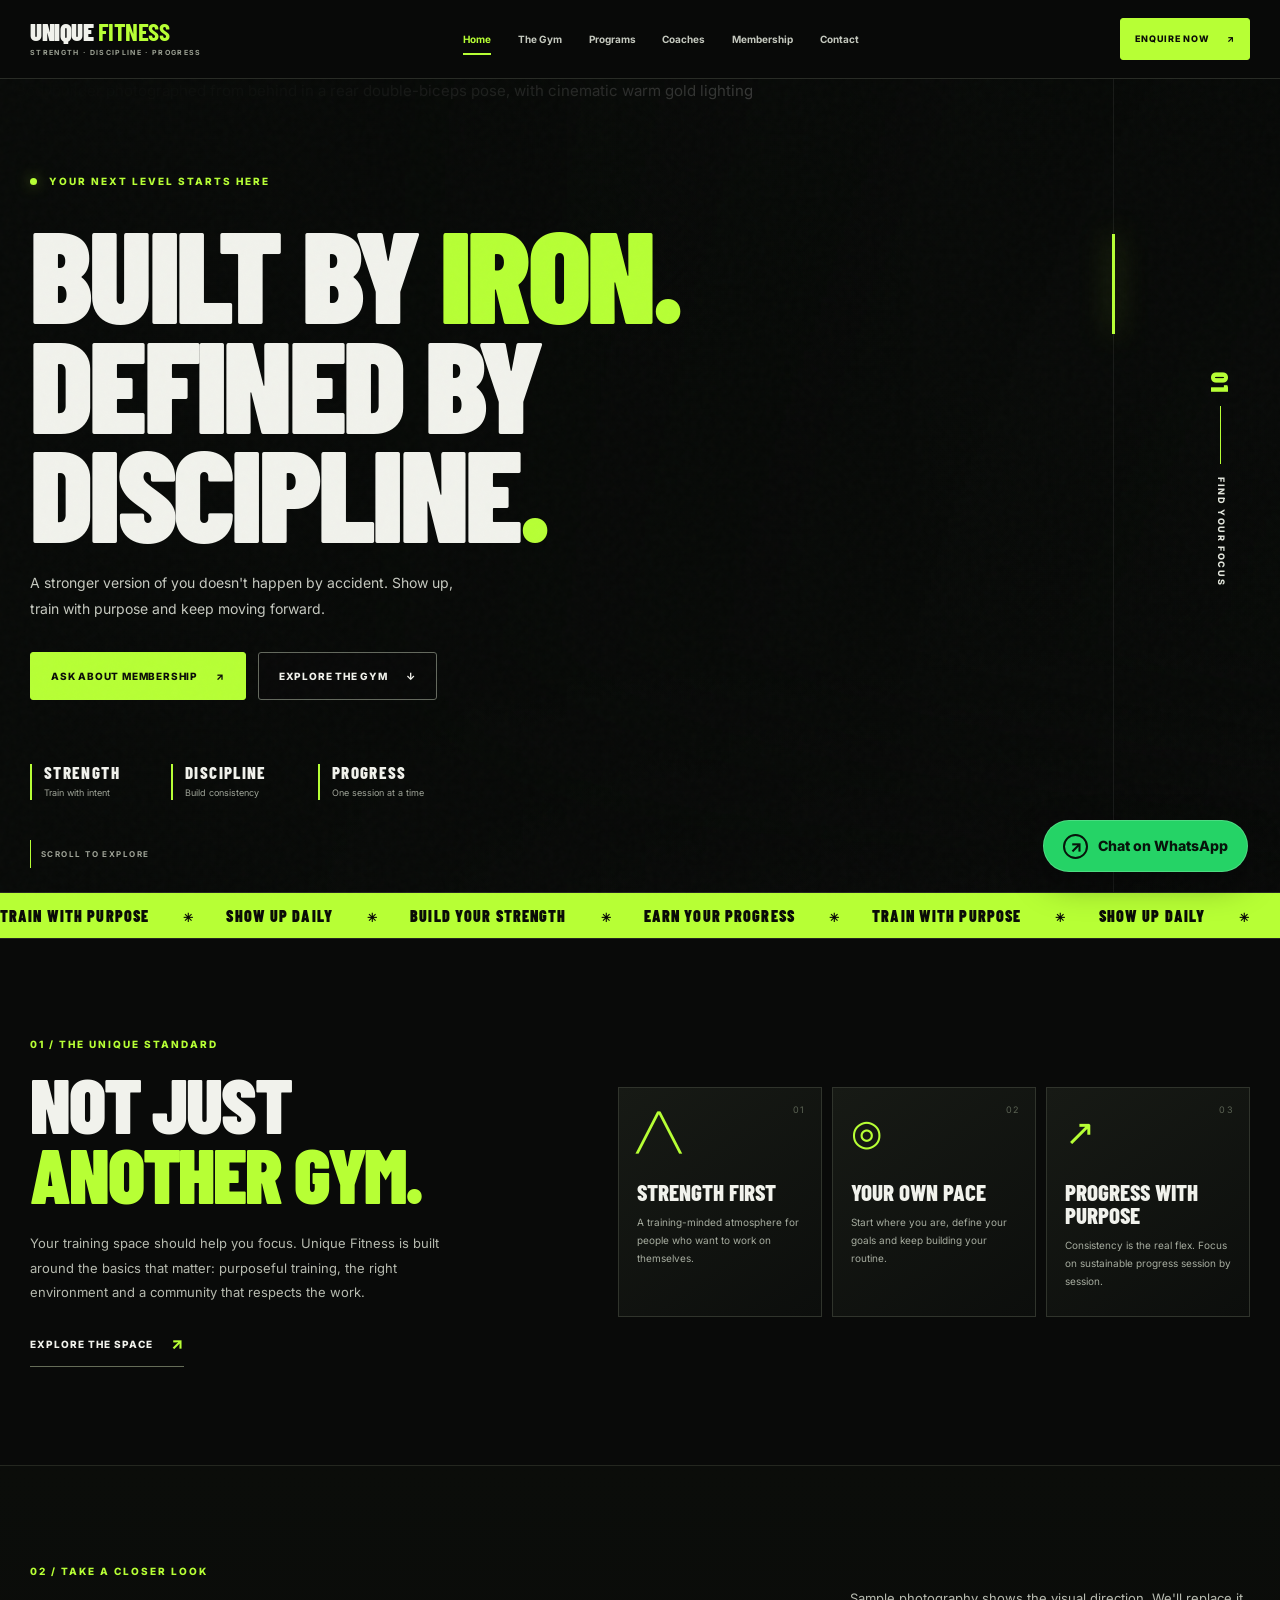
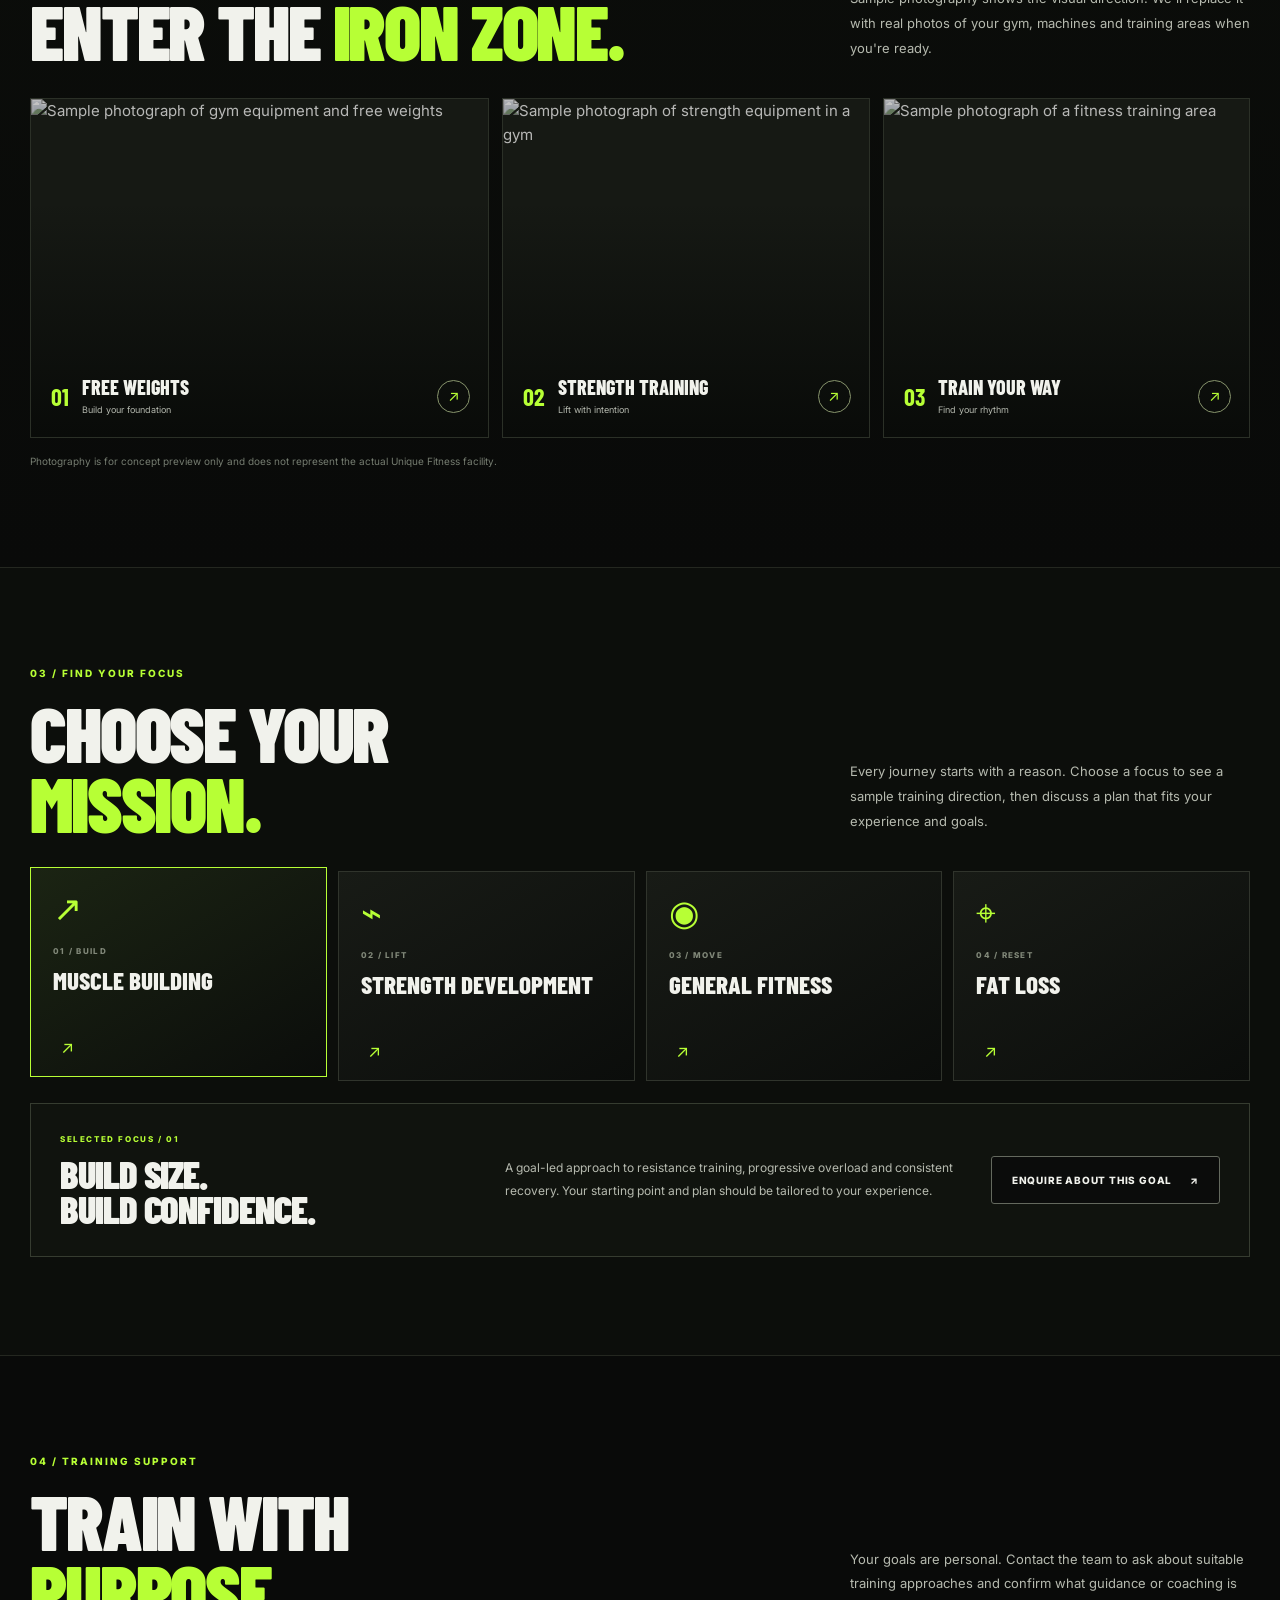
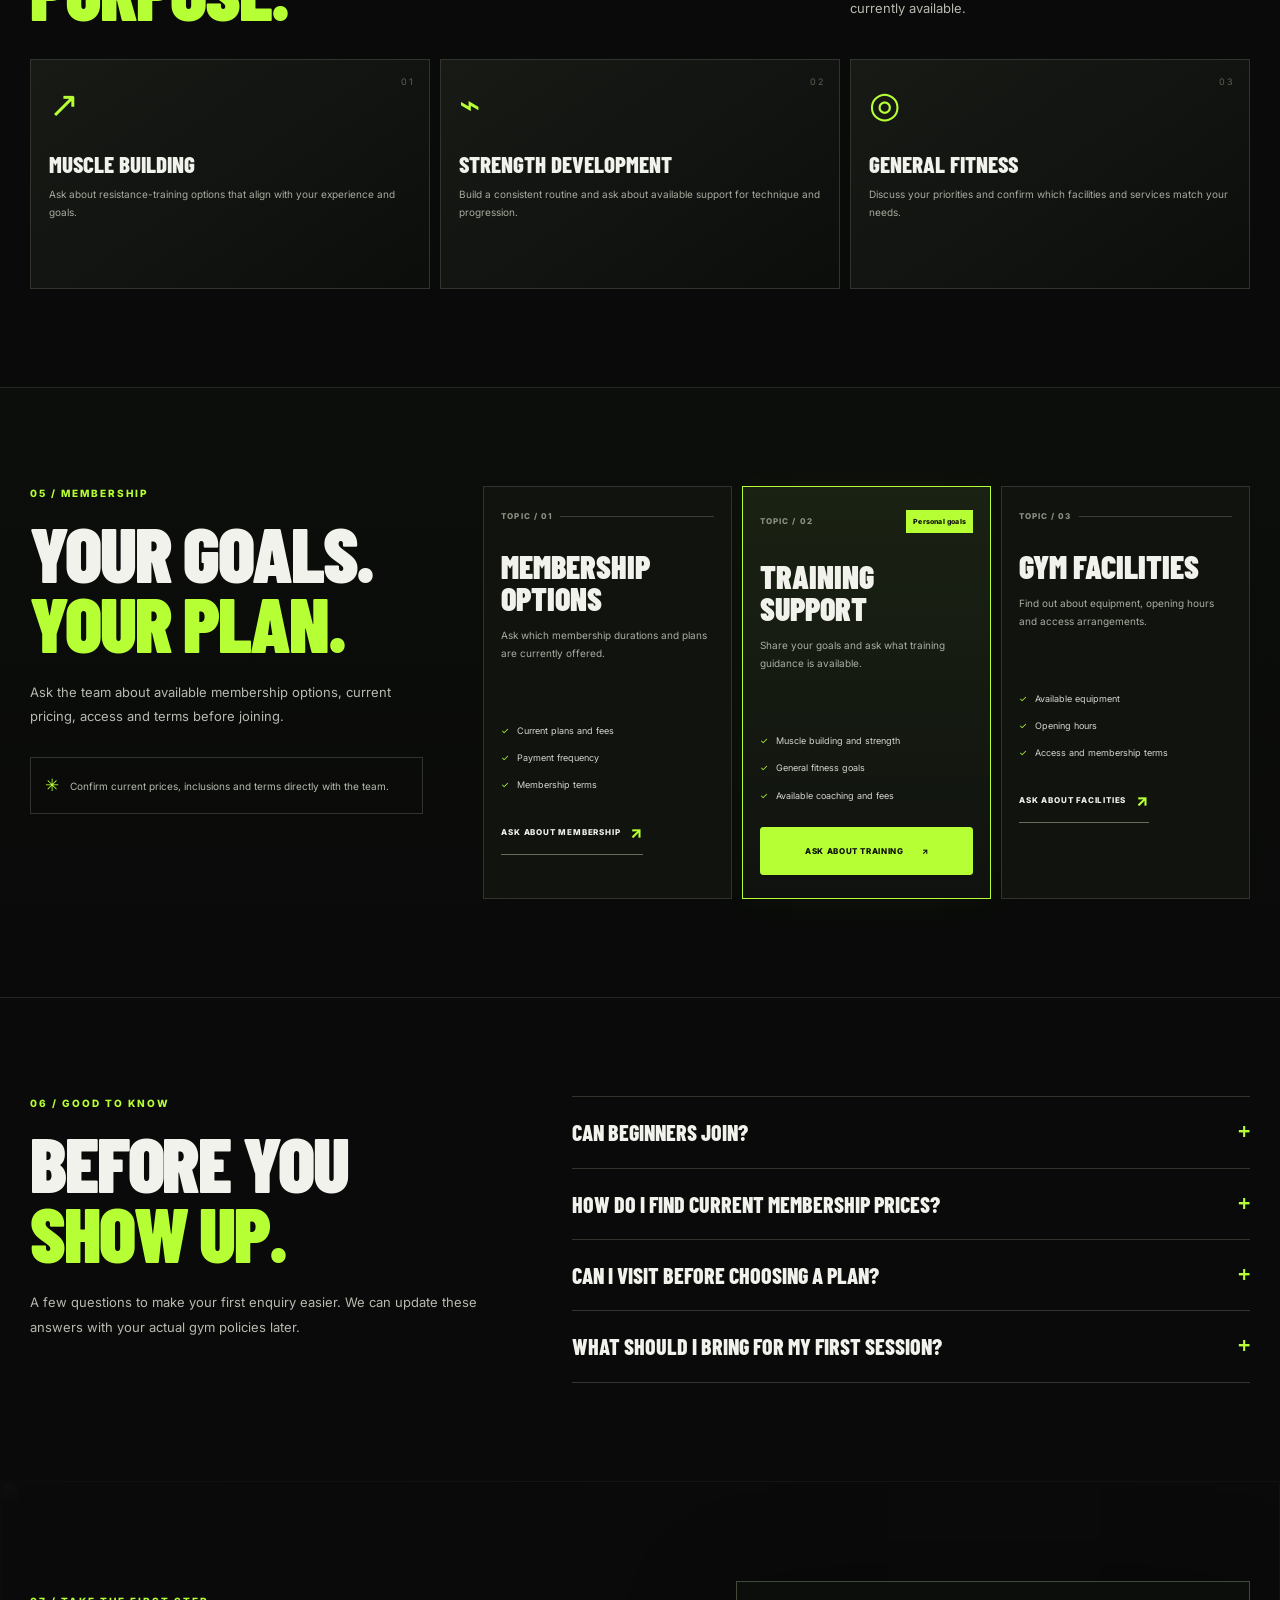
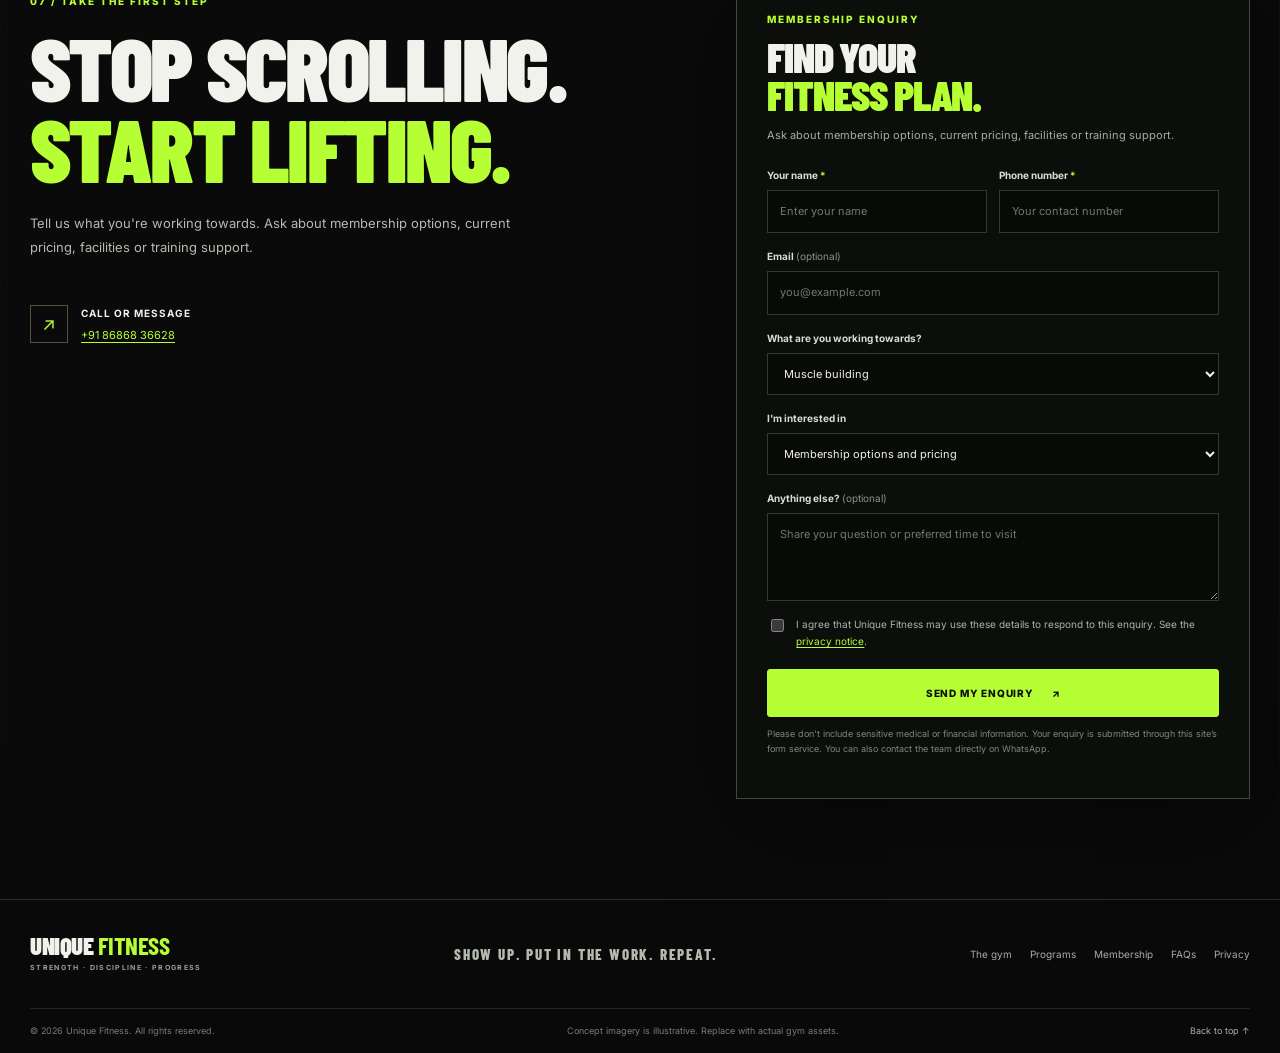
==== commit 1fd6ae72: "Use the body photo only for the hero background" ====
--- a/index.html
+++ b/index.html
@@ -15,7 +15,7 @@
 <a class="button button-primary header-cta" href="#enquiry">Enquire now <span aria-hidden="true">↗</span></a>
 </div></header>
 <main id="main">
-<section class="hero" id="home" aria-labelledby="hero-title"><img class="hero-image" src="https://d2ol7oe51mr4n9.cloudfront.net/user_3JACnESRjheSlIDtmqHhUh4l5hk/89027e0c-3a0d-411a-a732-2c32af2afb9f.png" alt="Bodybuilder holding a back double-biceps pose, with cinematic high-contrast fitness lighting" fetchpriority="high"><div class="hero-shade"></div><div class="hero-gridline" aria-hidden="true"></div>
+<section class="hero" id="home" aria-labelledby="hero-title"><img class="hero-image" src="https://d2ol7oe51mr4n9.cloudfront.net/user_3JACnESRjheSlIDtmqHhUh4l5hk/1eab781c-83fb-4bc1-9e90-9664fdc3eebe.png" alt="Bodybuilder photographed from behind in a rear double-biceps pose, with cinematic warm gold lighting" fetchpriority="high"><div class="hero-shade"></div><div class="hero-gridline" aria-hidden="true"></div>
 <div class="container hero-content"><p class="eyebrow"><span class="status-dot"></span> Your next level starts here</p><h1 class="display hero-title" id="hero-title">BUILT BY <span class="accent">IRON.</span><br>DEFINED BY<br>DISCIPLINE<span class="accent">.</span></h1>
 <p class="hero-copy">A stronger version of you doesn't happen by accident. Show up, train with purpose and keep moving forward.</p>
 <div class="hero-actions"><a class="button button-primary" href="#enquiry">Ask about membership <span aria-hidden="true">↗</span></a><a class="button button-ghost" href="#the-gym">Explore the gym <span aria-hidden="true">↓</span></a></div>
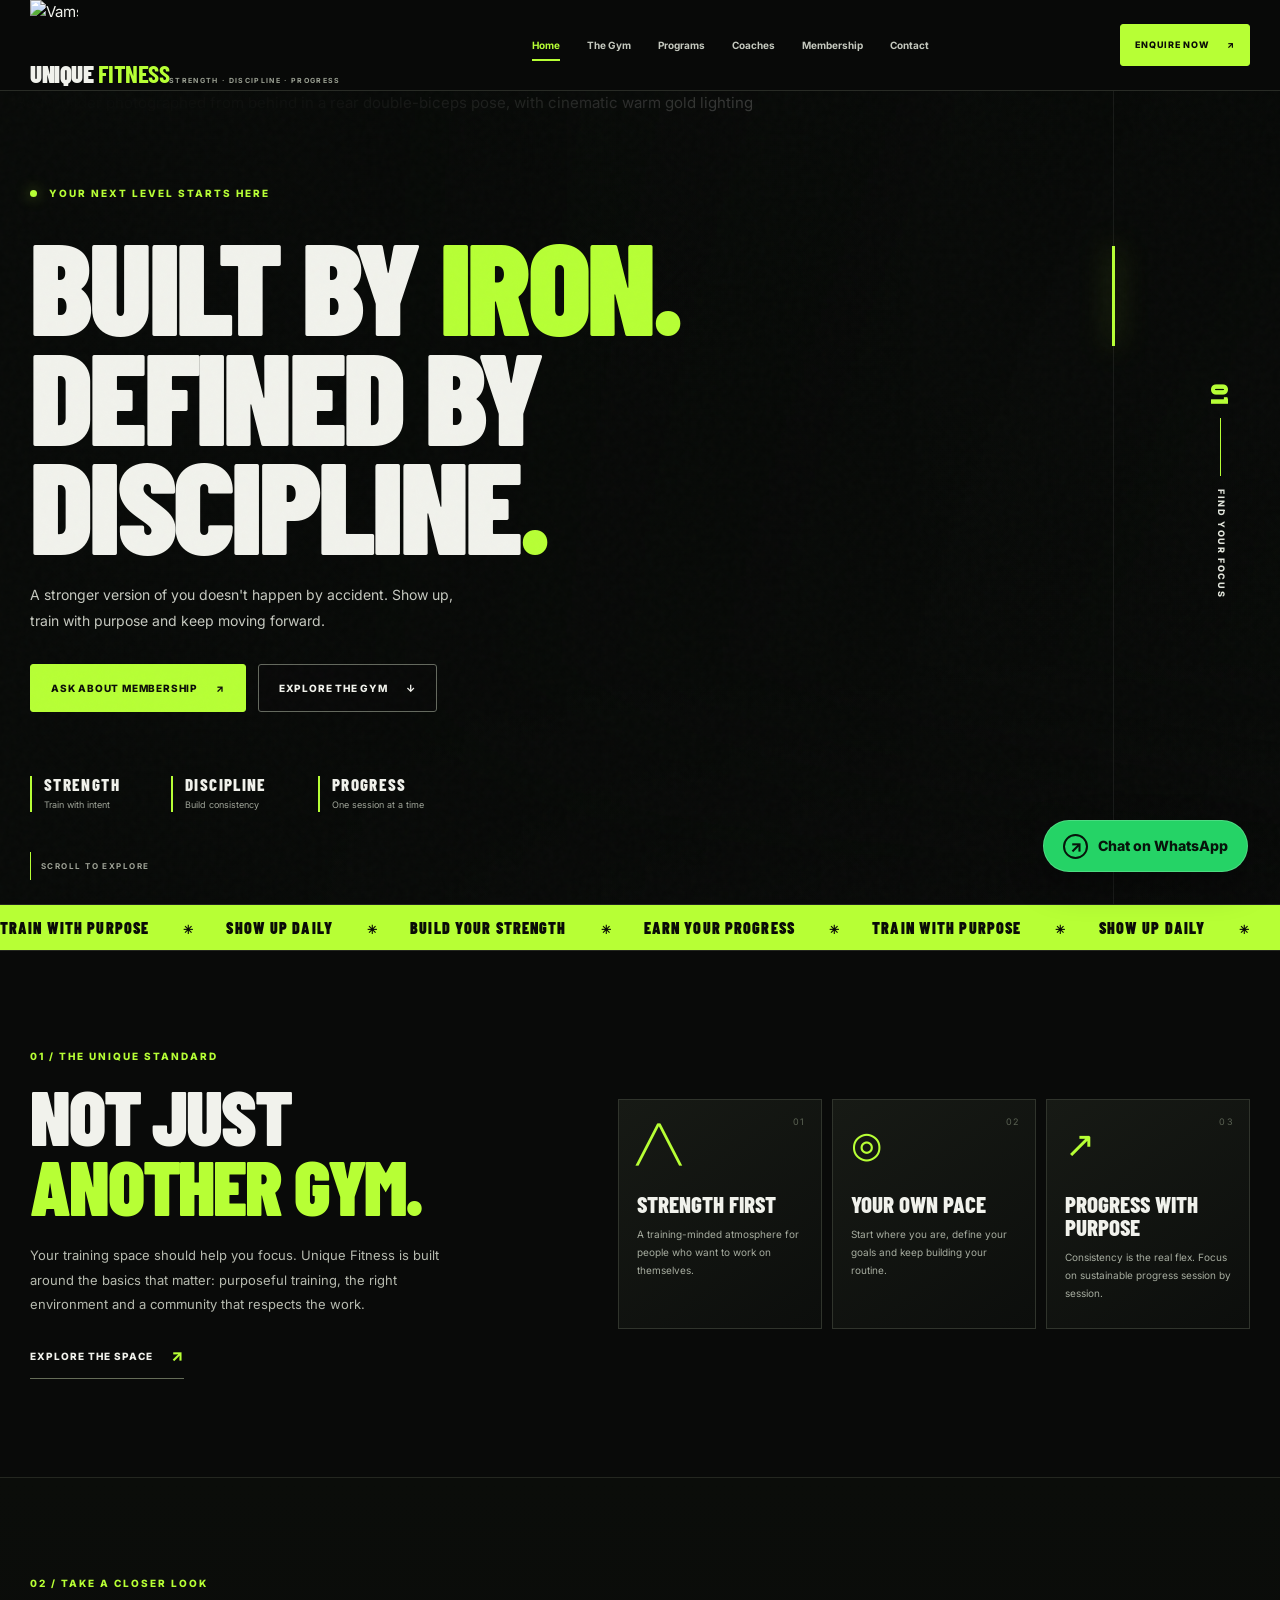
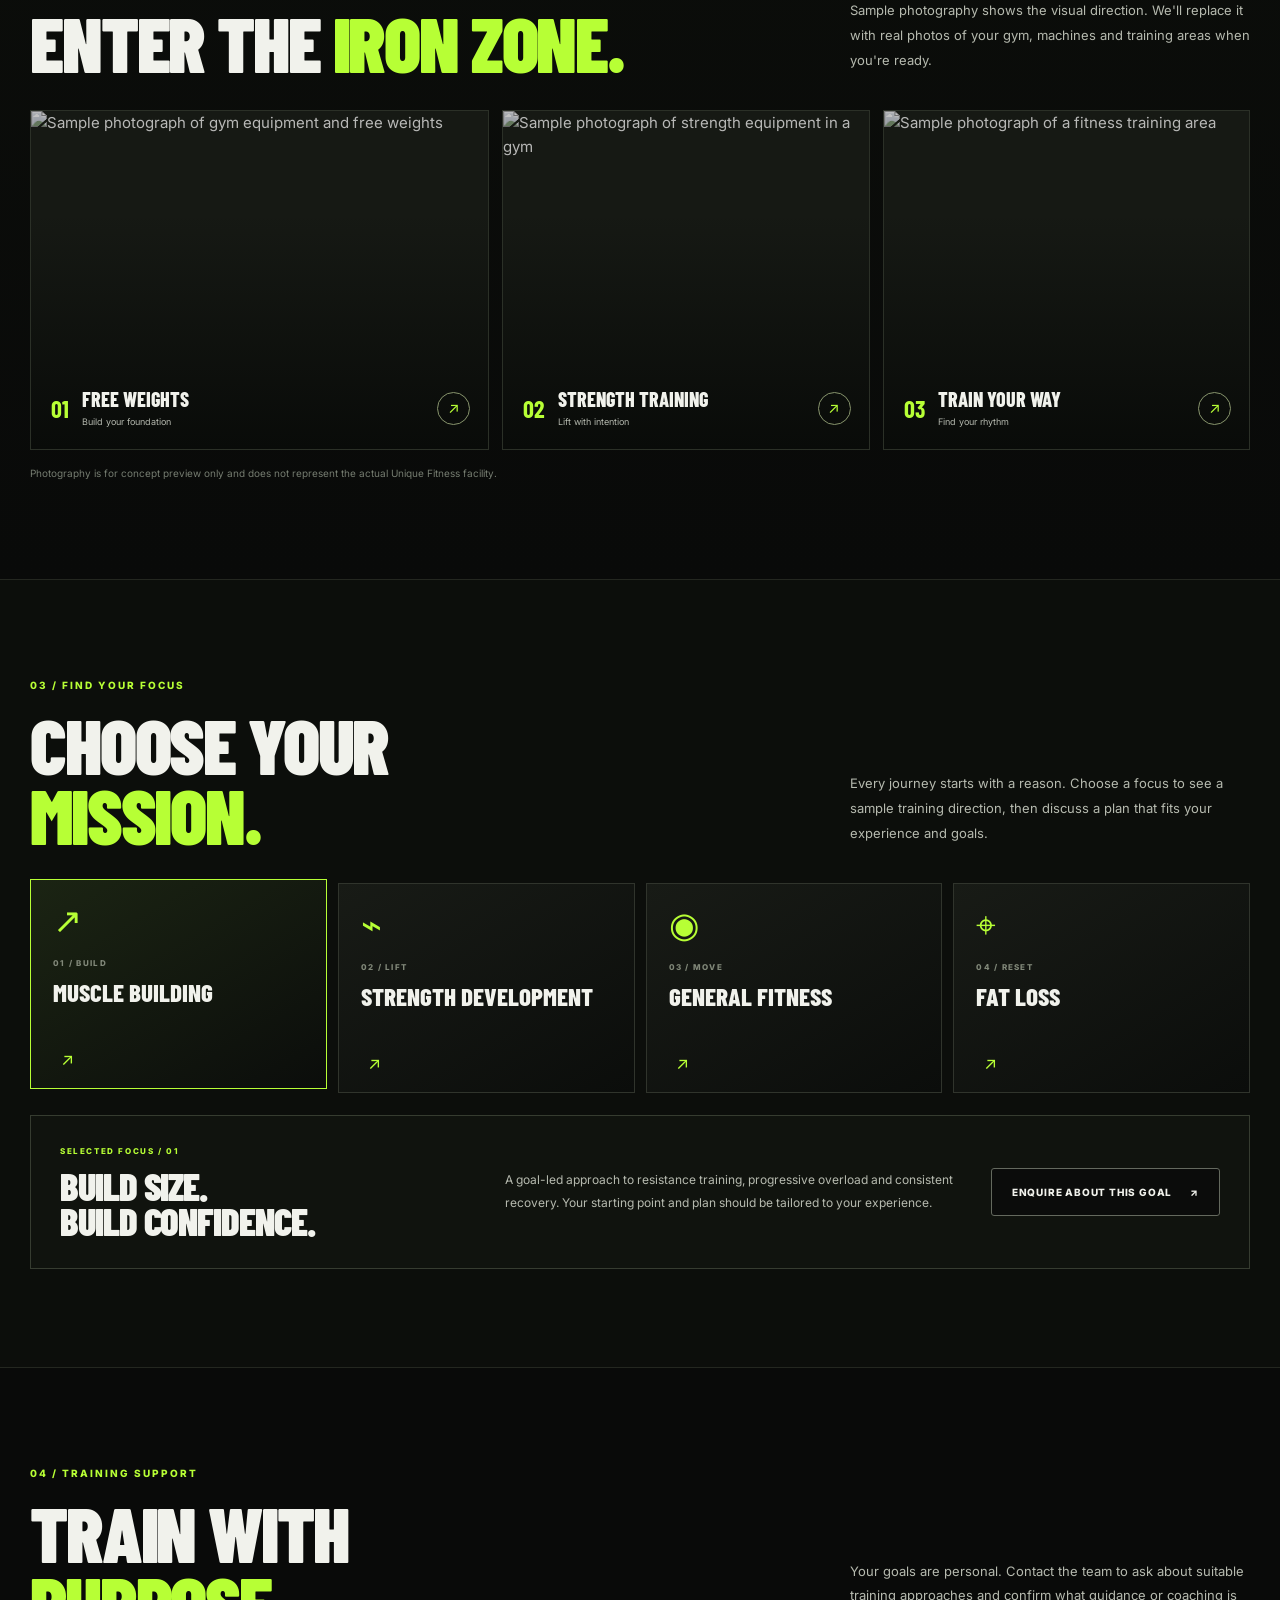
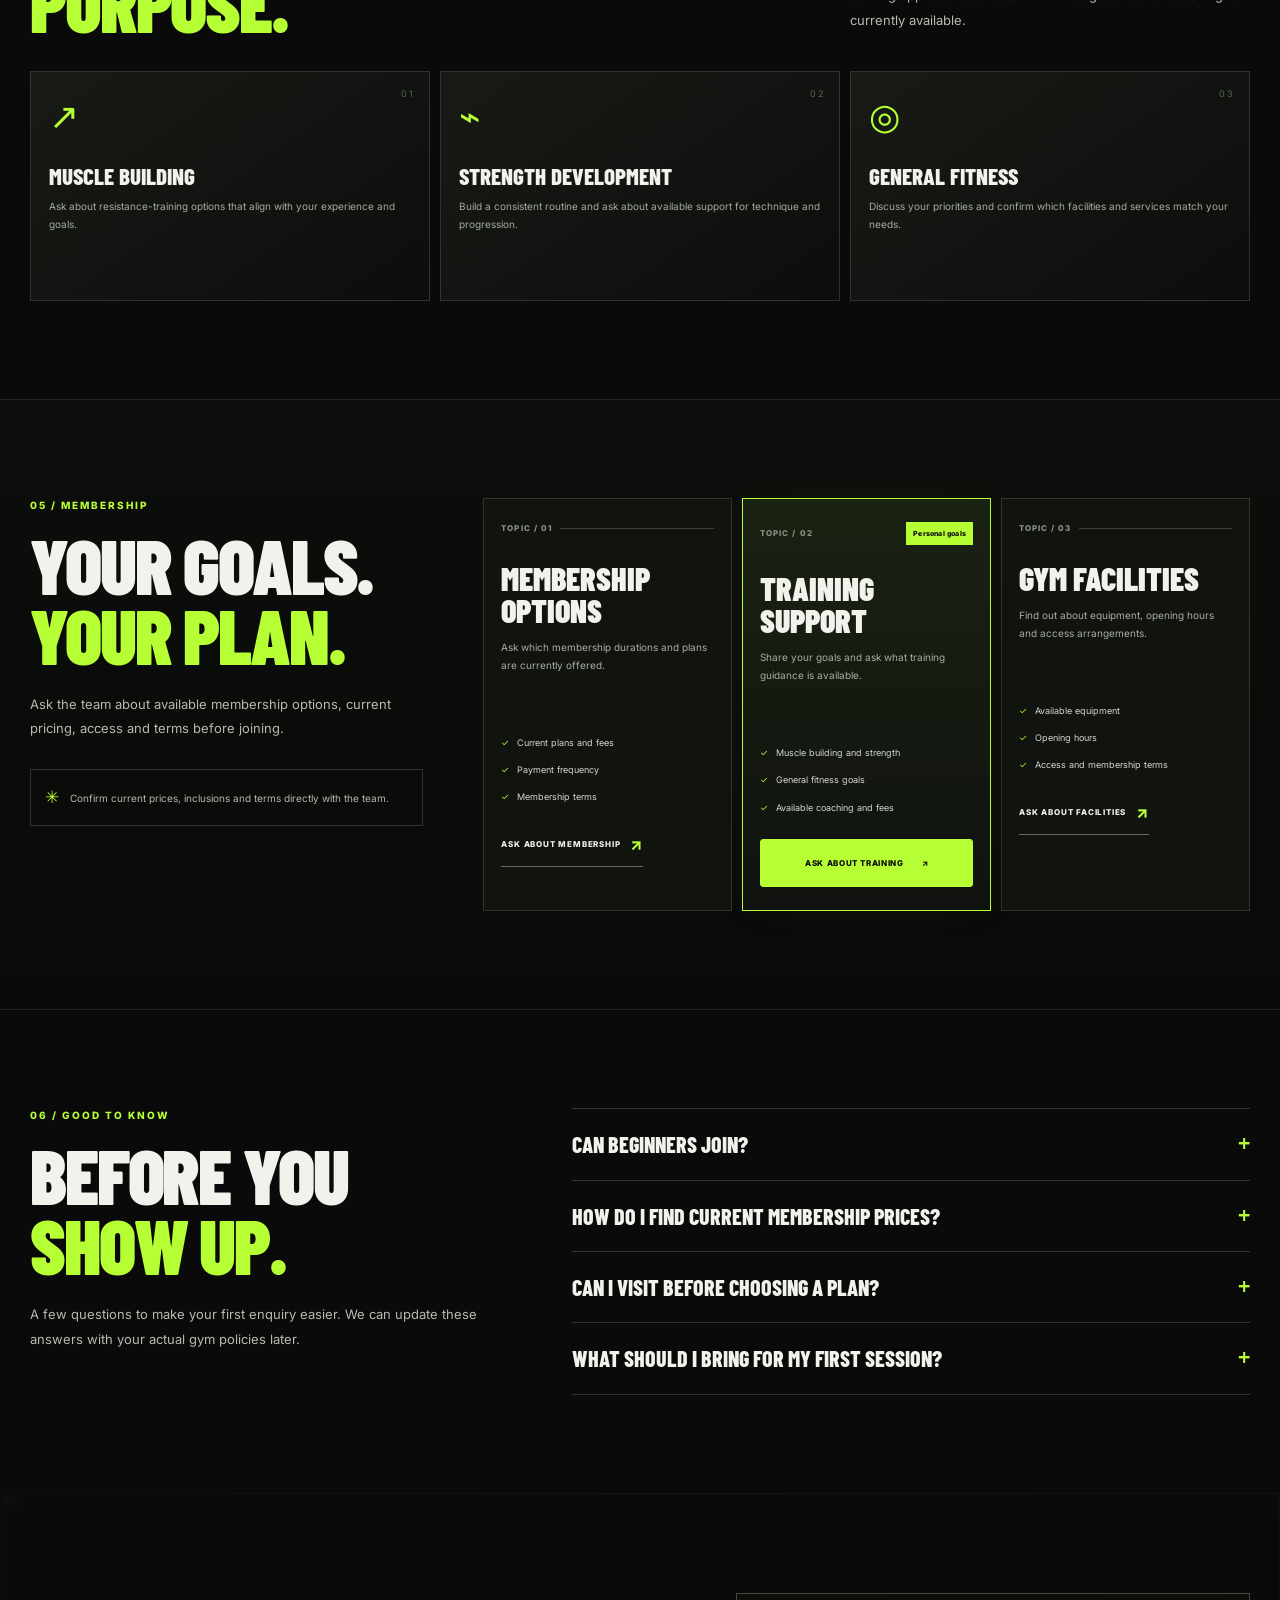
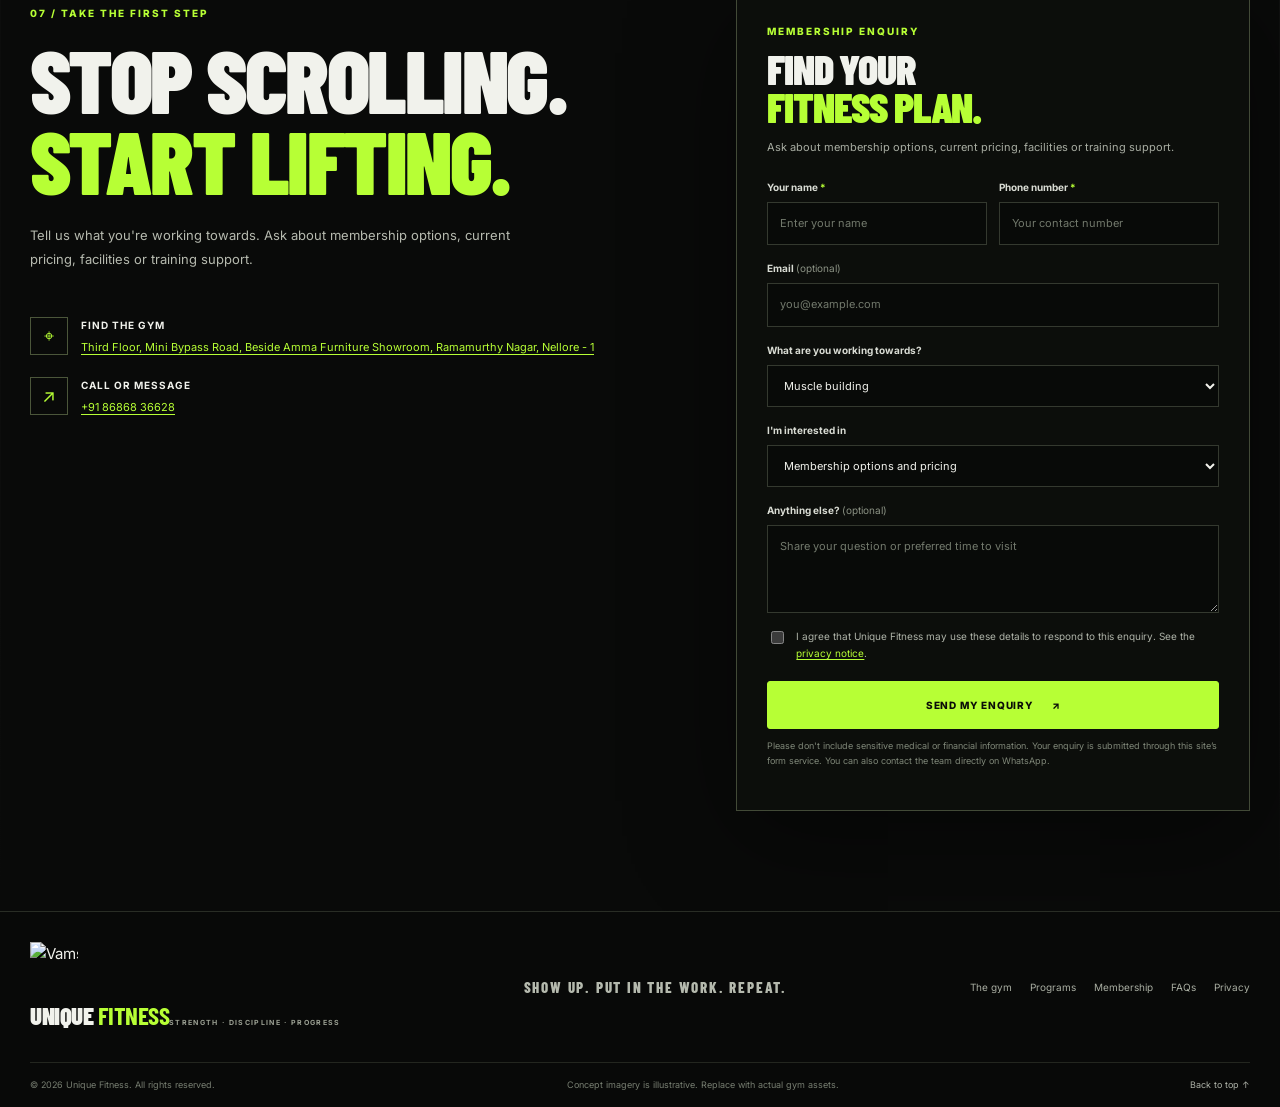
==== commit 941c24e7: "Add supplied Unique Fitness logo and map-linked address" ====
--- a/index.html
+++ b/index.html
@@ -9,7 +9,7 @@
 </head><body>
 <a class="skip-link" href="#main">Skip to content</a>
 <header class="site-header"><div class="container nav-wrap">
-<a class="brand" href="#home" aria-label="Unique Fitness home"><span class="brand-name">UNIQUE <b>FITNESS</b></span><span class="brand-tagline">Strength · Discipline · Progress</span></a>
+<a class="brand" href="#home" aria-label="Unique Fitness home"><img class="brand-logo" src="https://d2ol7oe51mr4n9.cloudfront.net/user_3JACnESRjheSlIDtmqHhUh4l5hk/ead5ae84-5843-4051-a370-bb796df9f9ae.png" alt="Vamsi's Unique Fitness logo" width="48" height="58"><span class="brand-copy"><span class="brand-name">UNIQUE <b>FITNESS</b></span><span class="brand-tagline">Strength · Discipline · Progress</span></span></a>
 <button class="menu-toggle" type="button" aria-controls="primary-nav" aria-expanded="false" aria-label="Open navigation"><span></span><span></span></button>
 <nav class="primary-nav" id="primary-nav" aria-label="Primary navigation"><a class="nav-link active" href="#home">Home</a><a class="nav-link" href="#the-gym">The Gym</a><a class="nav-link" href="#programs">Programs</a><a class="nav-link" href="#coaches">Coaches</a><a class="nav-link" href="#membership">Membership</a><a class="nav-link" href="#contact">Contact</a></nav>
 <a class="button button-primary header-cta" href="#enquiry">Enquire now <span aria-hidden="true">↗</span></a>
@@ -43,7 +43,7 @@
 <div class="faq-list"><details class="faq-item reveal"><summary>Can beginners join?</summary><p>Many people start training as beginners. Tell the team about your experience and goals so they can explain what support is available at Unique Fitness.</p></details><details class="faq-item reveal"><summary>How do I find current membership prices?</summary><p>Send an enquiry using the form below. The team can confirm current rates, joining fees, billing frequency and membership terms.</p></details><details class="faq-item reveal"><summary>Can I visit before choosing a plan?</summary><p>Use the enquiry form to ask about membership details, available facilities and access arrangements before joining.</p></details><details class="faq-item reveal"><summary>What should I bring for my first session?</summary><p>Comfortable training clothes, suitable footwear and water are a sensible starting point. Confirm any facility-specific requirements with the gym.</p></details></div></div></section>
 <section class="contact-section" id="contact"><div class="contact-image-wrap" aria-hidden="true"><img loading="lazy" src="https://images.unsplash.com/photo-1583454110551-21f2fa2afe61?auto=format&fit=crop&w=1800&q=80" alt=""></div><div class="contact-overlay"></div>
 <div class="container contact-layout"><div class="contact-copy reveal"><p class="eyebrow">07 / Take the first step</p><h2 class="display contact-title">STOP SCROLLING.<br><span class="accent">START LIFTING.</span></h2><p class="body-copy">Tell us what you're working towards. Ask about membership options, current pricing, facilities or training support.</p>
-<div class="contact-details"><div class="contact-detail" id="phone-block"><span class="detail-icon" aria-hidden="true">↗</span><div><strong>Call or message</strong><span id="phone-text">Use the enquiry form to get in touch</span></div></div></div></div>
+<div class="contact-details"><div class="contact-detail" id="address-block"><span class="detail-icon" aria-hidden="true">⌖</span><div><strong>Find the gym</strong><span id="address-text"><a href="https://www.google.com/maps/place/Vamsi%E2%80%99s+UNIQUE+FITNESS/@14.4475425,79.9879551,17z/data=!3m1!4b1!4m6!3m5!1s0x3a4c8d83f2f7e121:0xc8665e7ae810a655!8m2!3d14.4475425!4d79.9879551!16s%2Fg%2F11t0pq2cjj?entry=ttu&g_ep=EgoyMDI2MTAyMC4wIKXMDSoASAFQAw%3D%3D" target="_blank" rel="noopener noreferrer">Third Floor, Mini Bypass Road, Beside Amma Furniture Showroom, Ramamurthy Nagar, Nellore - 1</a></span></div></div><div class="contact-detail" id="phone-block"><span class="detail-icon" aria-hidden="true">↗</span><div><strong>Call or message</strong><span id="phone-text">Use the enquiry form to get in touch</span></div></div></div></div>
 <div class="enquiry-panel reveal" id="enquiry"><div class="panel-heading"><p class="eyebrow">MEMBERSHIP ENQUIRY</p><h3 class="display">FIND YOUR<br><span class="accent">FITNESS PLAN.</span></h3><p>Ask about membership options, current pricing, facilities or training support.</p></div>
 <form name="membership-enquiry" method="POST" action="/thank-you" data-netlify="true" netlify-honeypot="bot-field" class="enquiry-form"><input type="hidden" name="form-name" value="membership-enquiry"><p class="hidden-field"><label>Don't fill this out: <input name="bot-field"></label></p>
 <div class="form-row"><div class="field"><label for="full-name">Your name <span>*</span></label><input id="full-name" name="name" type="text" autocomplete="name" minlength="2" maxlength="80" placeholder="Enter your name" required></div><div class="field"><label for="phone">Phone number <span>*</span></label><input id="phone" name="phone" type="tel" inputmode="tel" autocomplete="tel" minlength="7" maxlength="20" pattern="[0-9+() .-]{7,20}" placeholder="Your contact number" required></div></div>
@@ -55,6 +55,6 @@
 <button class="button button-primary submit-button" type="submit">Send my enquiry <span aria-hidden="true">↗</span></button><p class="form-footnote">Please don't include sensitive medical or financial information. Your enquiry is submitted through this site’s form service. You can also contact the team directly on WhatsApp.</p><p class="form-status" id="form-status" role="status" aria-live="polite" tabindex="-1"></p></form></div></div></section>
 </main>
 <a class="whatsapp-float" id="whatsapp-float" href="#" target="_blank" rel="noopener noreferrer" aria-label="Chat with Unique Fitness on WhatsApp" hidden><span class="whatsapp-icon" aria-hidden="true">↗</span><span>Chat on WhatsApp</span></a>
-<footer class="site-footer"><div class="container footer-main"><a class="brand" href="#home"><span class="brand-name">UNIQUE <b>FITNESS</b></span><span class="brand-tagline">Strength · Discipline · Progress</span></a><p class="footer-mantra">SHOW UP. PUT IN THE WORK. REPEAT.</p><div class="footer-nav"><a href="#the-gym">The gym</a><a href="#programs">Programs</a><a href="#membership">Membership</a><a href="#faq">FAQs</a><a href="privacy.html">Privacy</a></div></div>
+<footer class="site-footer"><div class="container footer-main"><a class="brand" href="#home"><img class="brand-logo" src="https://d2ol7oe51mr4n9.cloudfront.net/user_3JACnESRjheSlIDtmqHhUh4l5hk/ead5ae84-5843-4051-a370-bb796df9f9ae.png" alt="Vamsi's Unique Fitness logo" width="48" height="58"><span class="brand-copy"><span class="brand-name">UNIQUE <b>FITNESS</b></span><span class="brand-tagline">Strength · Discipline · Progress</span></span></a><p class="footer-mantra">SHOW UP. PUT IN THE WORK. REPEAT.</p><div class="footer-nav"><a href="#the-gym">The gym</a><a href="#programs">Programs</a><a href="#membership">Membership</a><a href="#faq">FAQs</a><a href="privacy.html">Privacy</a></div></div>
 <div class="container footer-bottom"><span>© <span id="current-year"></span> Unique Fitness. All rights reserved.</span><span>Concept imagery is illustrative. Replace with actual gym assets.</span><a href="#home">Back to top ↑</a></div></footer>
 <script src="site-config.js"></script><script src="script.js" defer></script></body></html>
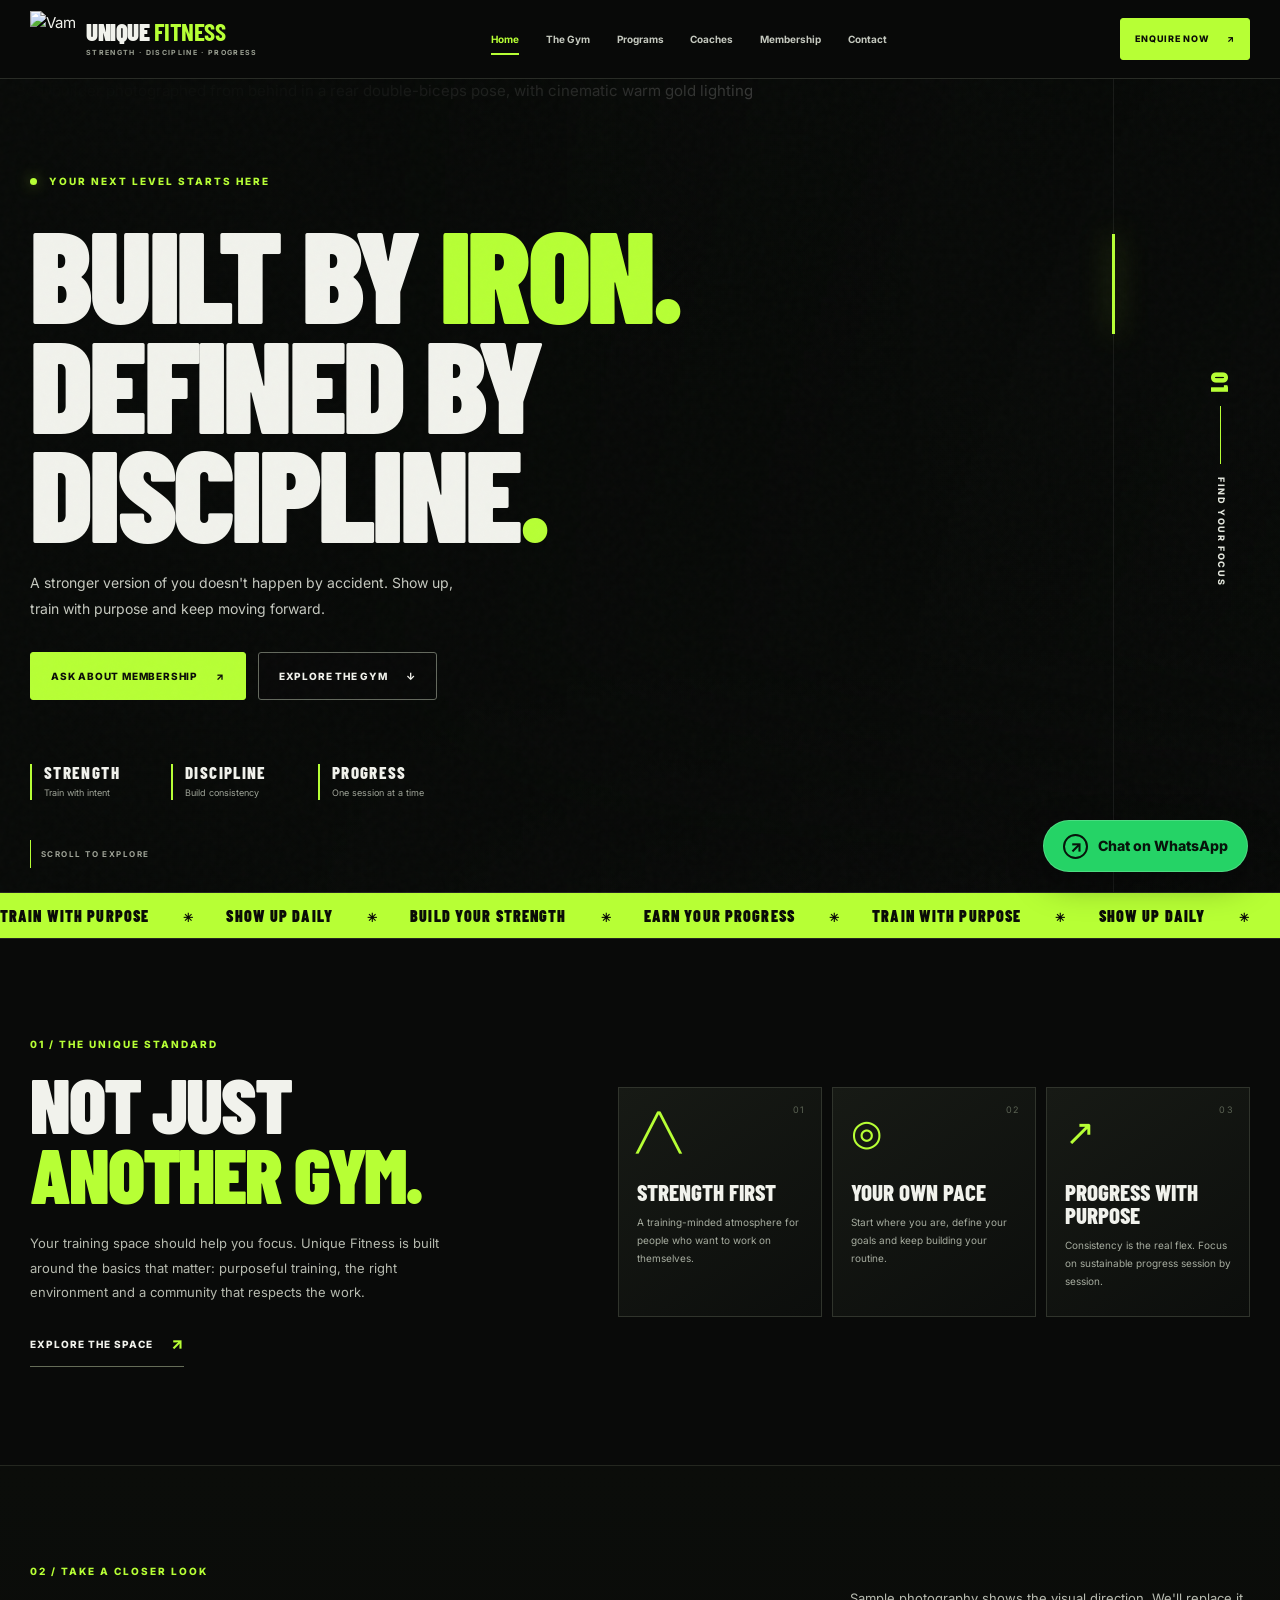
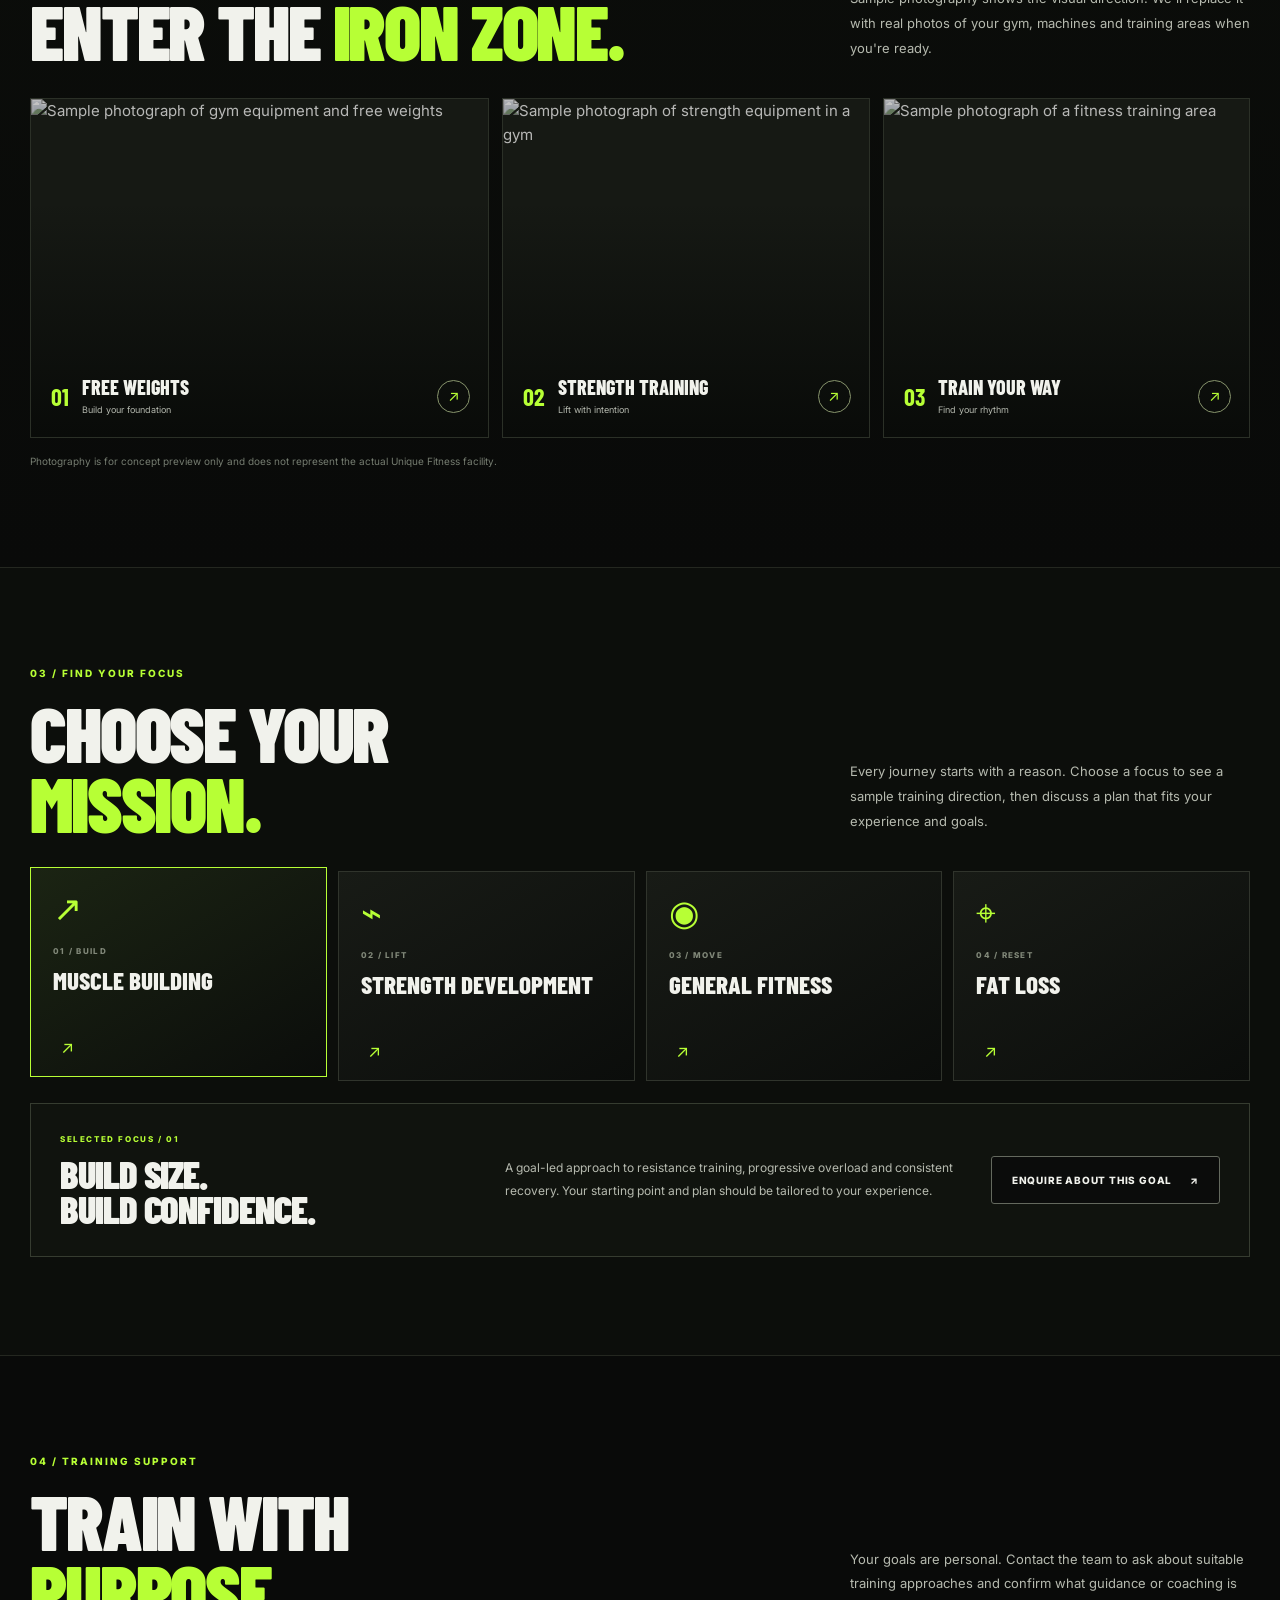
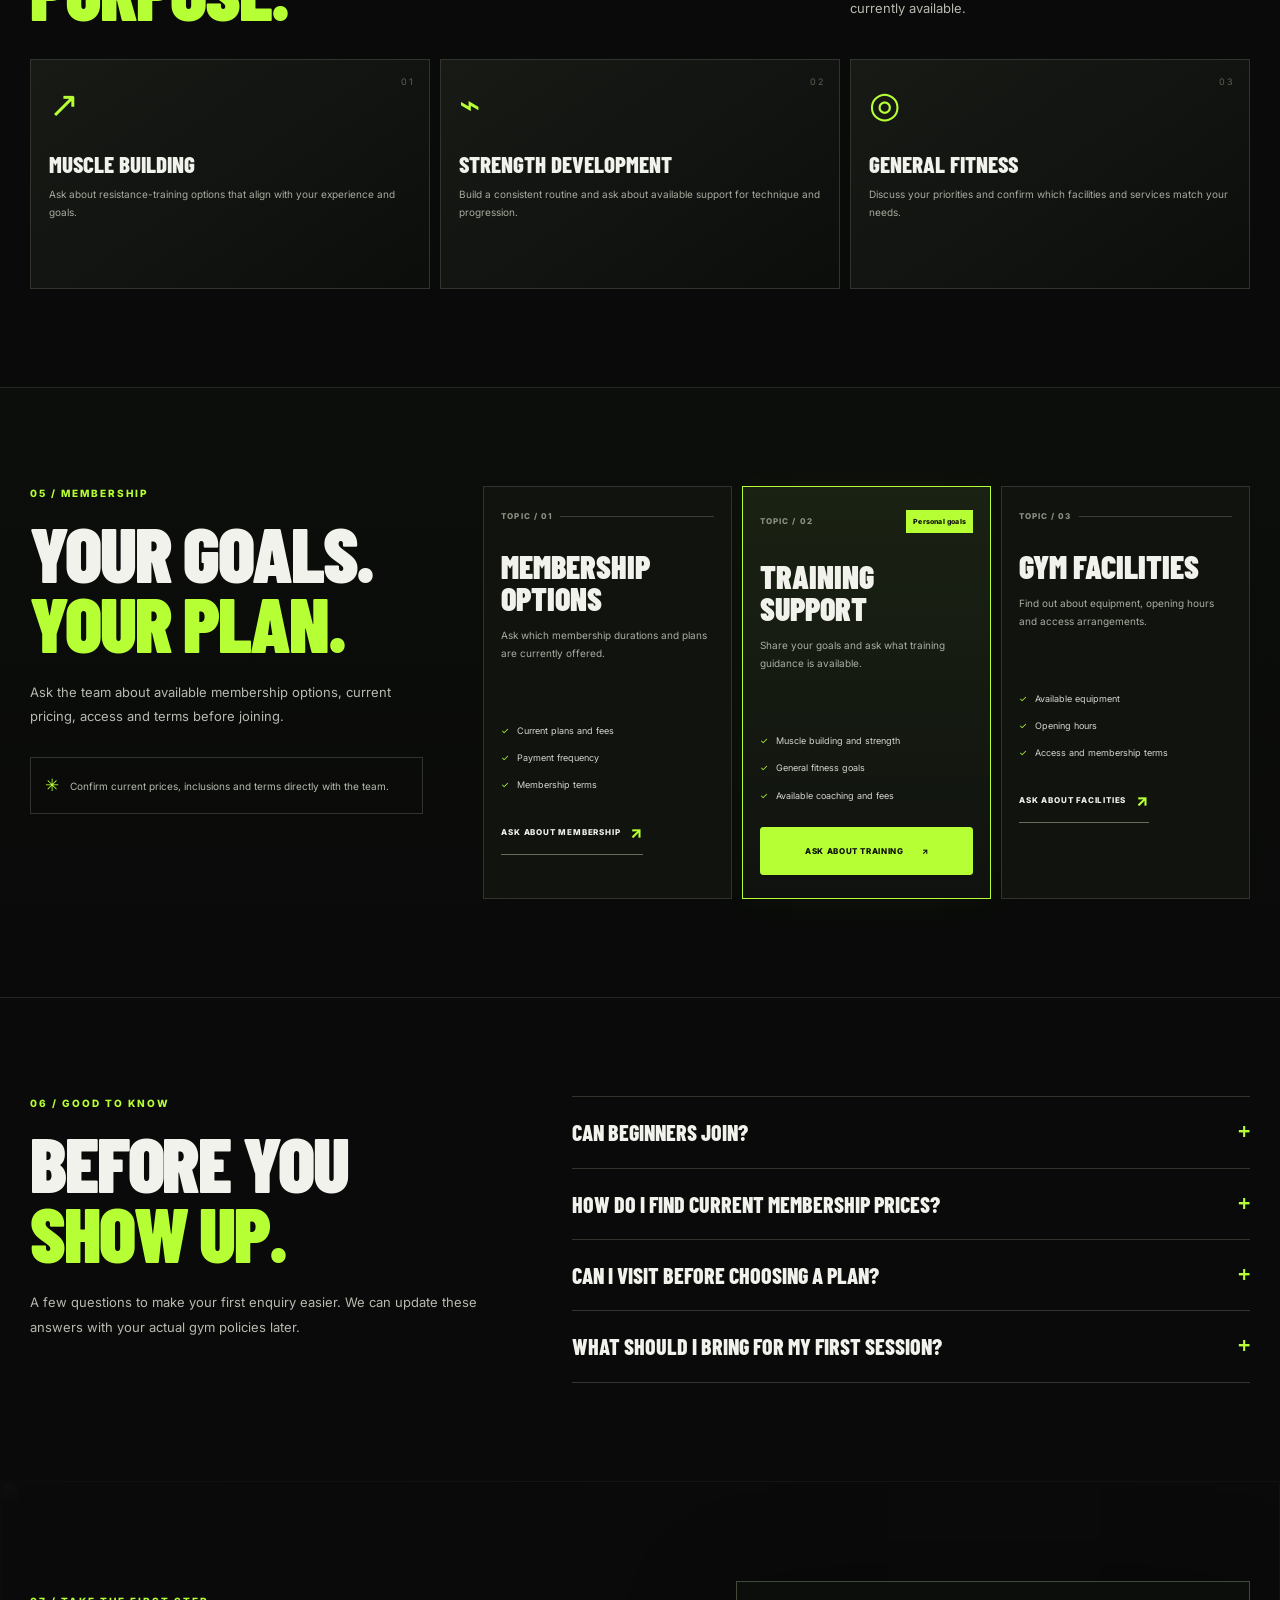
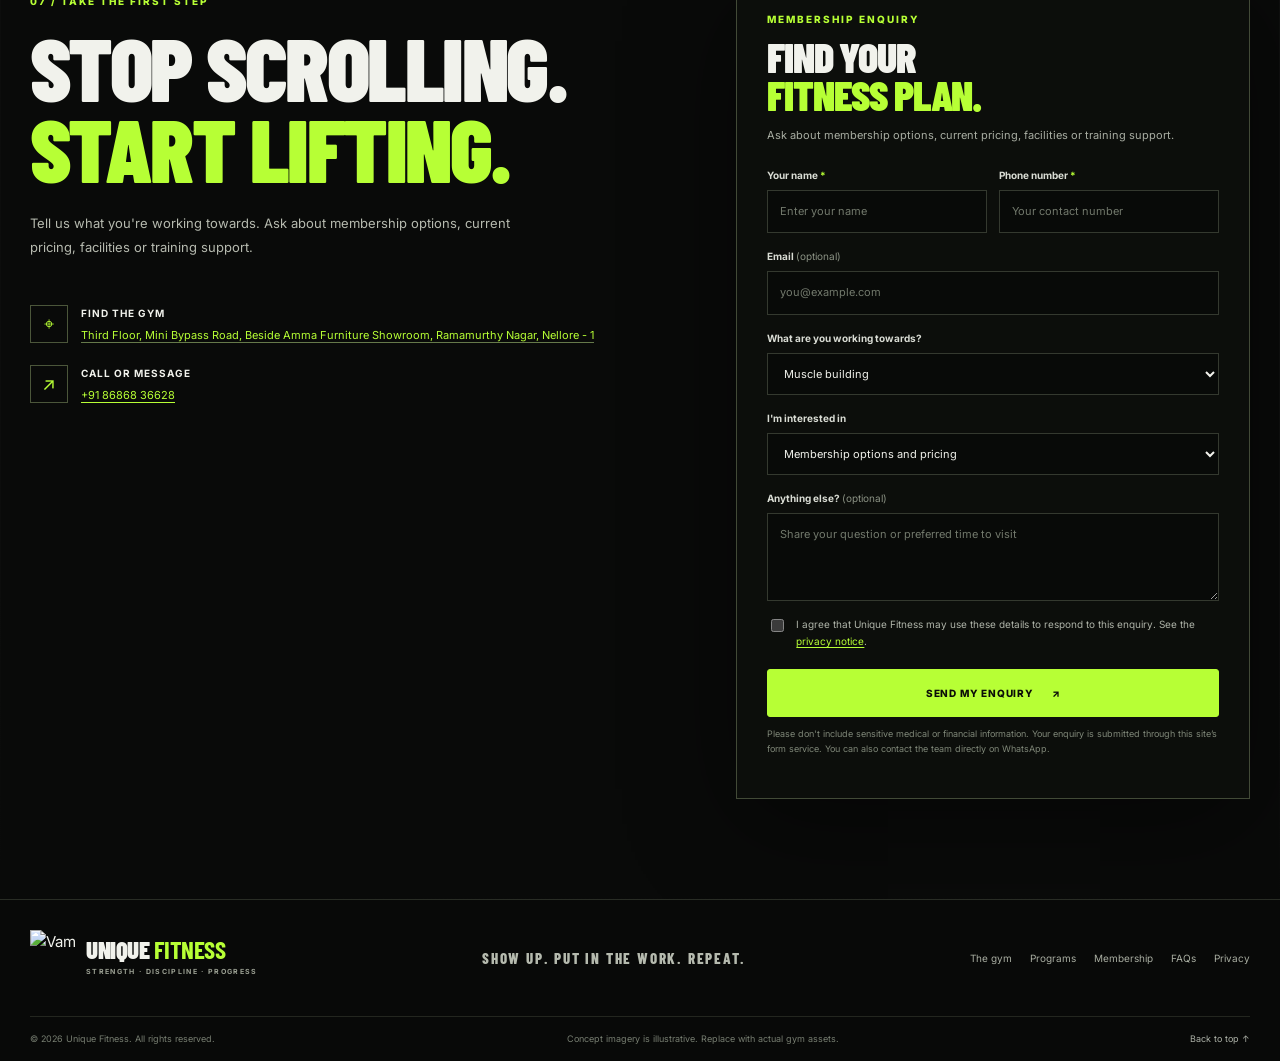
==== commit d4ec77a4: "Remove logo background edges and fix fallback Maps link" ====
--- a/index.html
+++ b/index.html
@@ -9,7 +9,7 @@
 </head><body>
 <a class="skip-link" href="#main">Skip to content</a>
 <header class="site-header"><div class="container nav-wrap">
-<a class="brand" href="#home" aria-label="Unique Fitness home"><img class="brand-logo" src="https://d2ol7oe51mr4n9.cloudfront.net/user_3JACnESRjheSlIDtmqHhUh4l5hk/ead5ae84-5843-4051-a370-bb796df9f9ae.png" alt="Vamsi's Unique Fitness logo" width="48" height="58"><span class="brand-copy"><span class="brand-name">UNIQUE <b>FITNESS</b></span><span class="brand-tagline">Strength · Discipline · Progress</span></span></a>
+<a class="brand" href="#home" aria-label="Unique Fitness home"><img class="brand-logo" src="https://d2ol7oe51mr4n9.cloudfront.net/user_3JACnESRjheSlIDtmqHhUh4l5hk/eeec4fc0-5419-44ab-a8ab-516697f691cc.png" alt="Vamsi's Unique Fitness logo" width="48" height="58"><span class="brand-copy"><span class="brand-name">UNIQUE <b>FITNESS</b></span><span class="brand-tagline">Strength · Discipline · Progress</span></span></a>
 <button class="menu-toggle" type="button" aria-controls="primary-nav" aria-expanded="false" aria-label="Open navigation"><span></span><span></span></button>
 <nav class="primary-nav" id="primary-nav" aria-label="Primary navigation"><a class="nav-link active" href="#home">Home</a><a class="nav-link" href="#the-gym">The Gym</a><a class="nav-link" href="#programs">Programs</a><a class="nav-link" href="#coaches">Coaches</a><a class="nav-link" href="#membership">Membership</a><a class="nav-link" href="#contact">Contact</a></nav>
 <a class="button button-primary header-cta" href="#enquiry">Enquire now <span aria-hidden="true">↗</span></a>
@@ -43,7 +43,7 @@
 <div class="faq-list"><details class="faq-item reveal"><summary>Can beginners join?</summary><p>Many people start training as beginners. Tell the team about your experience and goals so they can explain what support is available at Unique Fitness.</p></details><details class="faq-item reveal"><summary>How do I find current membership prices?</summary><p>Send an enquiry using the form below. The team can confirm current rates, joining fees, billing frequency and membership terms.</p></details><details class="faq-item reveal"><summary>Can I visit before choosing a plan?</summary><p>Use the enquiry form to ask about membership details, available facilities and access arrangements before joining.</p></details><details class="faq-item reveal"><summary>What should I bring for my first session?</summary><p>Comfortable training clothes, suitable footwear and water are a sensible starting point. Confirm any facility-specific requirements with the gym.</p></details></div></div></section>
 <section class="contact-section" id="contact"><div class="contact-image-wrap" aria-hidden="true"><img loading="lazy" src="https://images.unsplash.com/photo-1583454110551-21f2fa2afe61?auto=format&fit=crop&w=1800&q=80" alt=""></div><div class="contact-overlay"></div>
 <div class="container contact-layout"><div class="contact-copy reveal"><p class="eyebrow">07 / Take the first step</p><h2 class="display contact-title">STOP SCROLLING.<br><span class="accent">START LIFTING.</span></h2><p class="body-copy">Tell us what you're working towards. Ask about membership options, current pricing, facilities or training support.</p>
-<div class="contact-details"><div class="contact-detail" id="address-block"><span class="detail-icon" aria-hidden="true">⌖</span><div><strong>Find the gym</strong><span id="address-text"><a href="https://www.google.com/maps/place/Vamsi%E2%80%99s+UNIQUE+FITNESS/@14.4475425,79.9879551,17z/data=!3m1!4b1!4m6!3m5!1s0x3a4c8d83f2f7e121:0xc8665e7ae810a655!8m2!3d14.4475425!4d79.9879551!16s%2Fg%2F11t0pq2cjj?entry=ttu&g_ep=EgoyMDI2MTAyMC4wIKXMDSoASAFQAw%3D%3D" target="_blank" rel="noopener noreferrer">Third Floor, Mini Bypass Road, Beside Amma Furniture Showroom, Ramamurthy Nagar, Nellore - 1</a></span></div></div><div class="contact-detail" id="phone-block"><span class="detail-icon" aria-hidden="true">↗</span><div><strong>Call or message</strong><span id="phone-text">Use the enquiry form to get in touch</span></div></div></div></div>
+<div class="contact-details"><div class="contact-detail" id="address-block"><span class="detail-icon" aria-hidden="true">⌖</span><div><strong>Find the gym</strong><span id="address-text"><a href="https://www.google.com/maps/search/?api=1&query=Vamsi%27s%20UNIQUE%20FITNESS%2C%20Nellore%2C%20Andhra%20Pradesh" target="_blank" rel="noopener noreferrer">Third Floor, Mini Bypass Road, Beside Amma Furniture Showroom, Ramamurthy Nagar, Nellore - 1</a></span></div></div><div class="contact-detail" id="phone-block"><span class="detail-icon" aria-hidden="true">↗</span><div><strong>Call or message</strong><span id="phone-text">Use the enquiry form to get in touch</span></div></div></div></div>
 <div class="enquiry-panel reveal" id="enquiry"><div class="panel-heading"><p class="eyebrow">MEMBERSHIP ENQUIRY</p><h3 class="display">FIND YOUR<br><span class="accent">FITNESS PLAN.</span></h3><p>Ask about membership options, current pricing, facilities or training support.</p></div>
 <form name="membership-enquiry" method="POST" action="/thank-you" data-netlify="true" netlify-honeypot="bot-field" class="enquiry-form"><input type="hidden" name="form-name" value="membership-enquiry"><p class="hidden-field"><label>Don't fill this out: <input name="bot-field"></label></p>
 <div class="form-row"><div class="field"><label for="full-name">Your name <span>*</span></label><input id="full-name" name="name" type="text" autocomplete="name" minlength="2" maxlength="80" placeholder="Enter your name" required></div><div class="field"><label for="phone">Phone number <span>*</span></label><input id="phone" name="phone" type="tel" inputmode="tel" autocomplete="tel" minlength="7" maxlength="20" pattern="[0-9+() .-]{7,20}" placeholder="Your contact number" required></div></div>
@@ -55,6 +55,6 @@
 <button class="button button-primary submit-button" type="submit">Send my enquiry <span aria-hidden="true">↗</span></button><p class="form-footnote">Please don't include sensitive medical or financial information. Your enquiry is submitted through this site’s form service. You can also contact the team directly on WhatsApp.</p><p class="form-status" id="form-status" role="status" aria-live="polite" tabindex="-1"></p></form></div></div></section>
 </main>
 <a class="whatsapp-float" id="whatsapp-float" href="#" target="_blank" rel="noopener noreferrer" aria-label="Chat with Unique Fitness on WhatsApp" hidden><span class="whatsapp-icon" aria-hidden="true">↗</span><span>Chat on WhatsApp</span></a>
-<footer class="site-footer"><div class="container footer-main"><a class="brand" href="#home"><img class="brand-logo" src="https://d2ol7oe51mr4n9.cloudfront.net/user_3JACnESRjheSlIDtmqHhUh4l5hk/ead5ae84-5843-4051-a370-bb796df9f9ae.png" alt="Vamsi's Unique Fitness logo" width="48" height="58"><span class="brand-copy"><span class="brand-name">UNIQUE <b>FITNESS</b></span><span class="brand-tagline">Strength · Discipline · Progress</span></span></a><p class="footer-mantra">SHOW UP. PUT IN THE WORK. REPEAT.</p><div class="footer-nav"><a href="#the-gym">The gym</a><a href="#programs">Programs</a><a href="#membership">Membership</a><a href="#faq">FAQs</a><a href="privacy.html">Privacy</a></div></div>
+<footer class="site-footer"><div class="container footer-main"><a class="brand" href="#home"><img class="brand-logo" src="https://d2ol7oe51mr4n9.cloudfront.net/user_3JACnESRjheSlIDtmqHhUh4l5hk/eeec4fc0-5419-44ab-a8ab-516697f691cc.png" alt="Vamsi's Unique Fitness logo" width="48" height="58"><span class="brand-copy"><span class="brand-name">UNIQUE <b>FITNESS</b></span><span class="brand-tagline">Strength · Discipline · Progress</span></span></a><p class="footer-mantra">SHOW UP. PUT IN THE WORK. REPEAT.</p><div class="footer-nav"><a href="#the-gym">The gym</a><a href="#programs">Programs</a><a href="#membership">Membership</a><a href="#faq">FAQs</a><a href="privacy.html">Privacy</a></div></div>
 <div class="container footer-bottom"><span>© <span id="current-year"></span> Unique Fitness. All rights reserved.</span><span>Concept imagery is illustrative. Replace with actual gym assets.</span><a href="#home">Back to top ↑</a></div></footer>
 <script src="site-config.js"></script><script src="script.js" defer></script></body></html>
--- a/styles.css
+++ b/styles.css
@@ -49,3 +49,15 @@
 @media (max-width: 420px) {
   .whatsapp-float { right: 12px; bottom: 12px; min-height: 48px; padding: 0 15px; }
 }
+
+/* Supplied Vamsi's Unique Fitness logo and map-linked address */
+.brand { flex-direction: row; align-items: center; gap: 10px; }
+.brand-logo { display:block; width:46px; height:56px; flex:0 0 auto; object-fit:contain; }
+.brand-copy { display:inline-flex; flex-direction:column; gap:4px; min-width:0; }
+#address-text a { color:var(--lime); text-decoration:underline; text-decoration-color:#65794a; text-underline-offset:3px; }
+#address-text a:hover { color:var(--lime-soft); text-decoration-color:var(--lime-soft); }
+@media (max-width:450px) {
+  .brand-logo { width:38px; height:48px; }
+  .brand-copy .brand-name { font-size:21px; }
+  .brand-copy .brand-tagline { font-size:6px; letter-spacing:.12em; }
+}
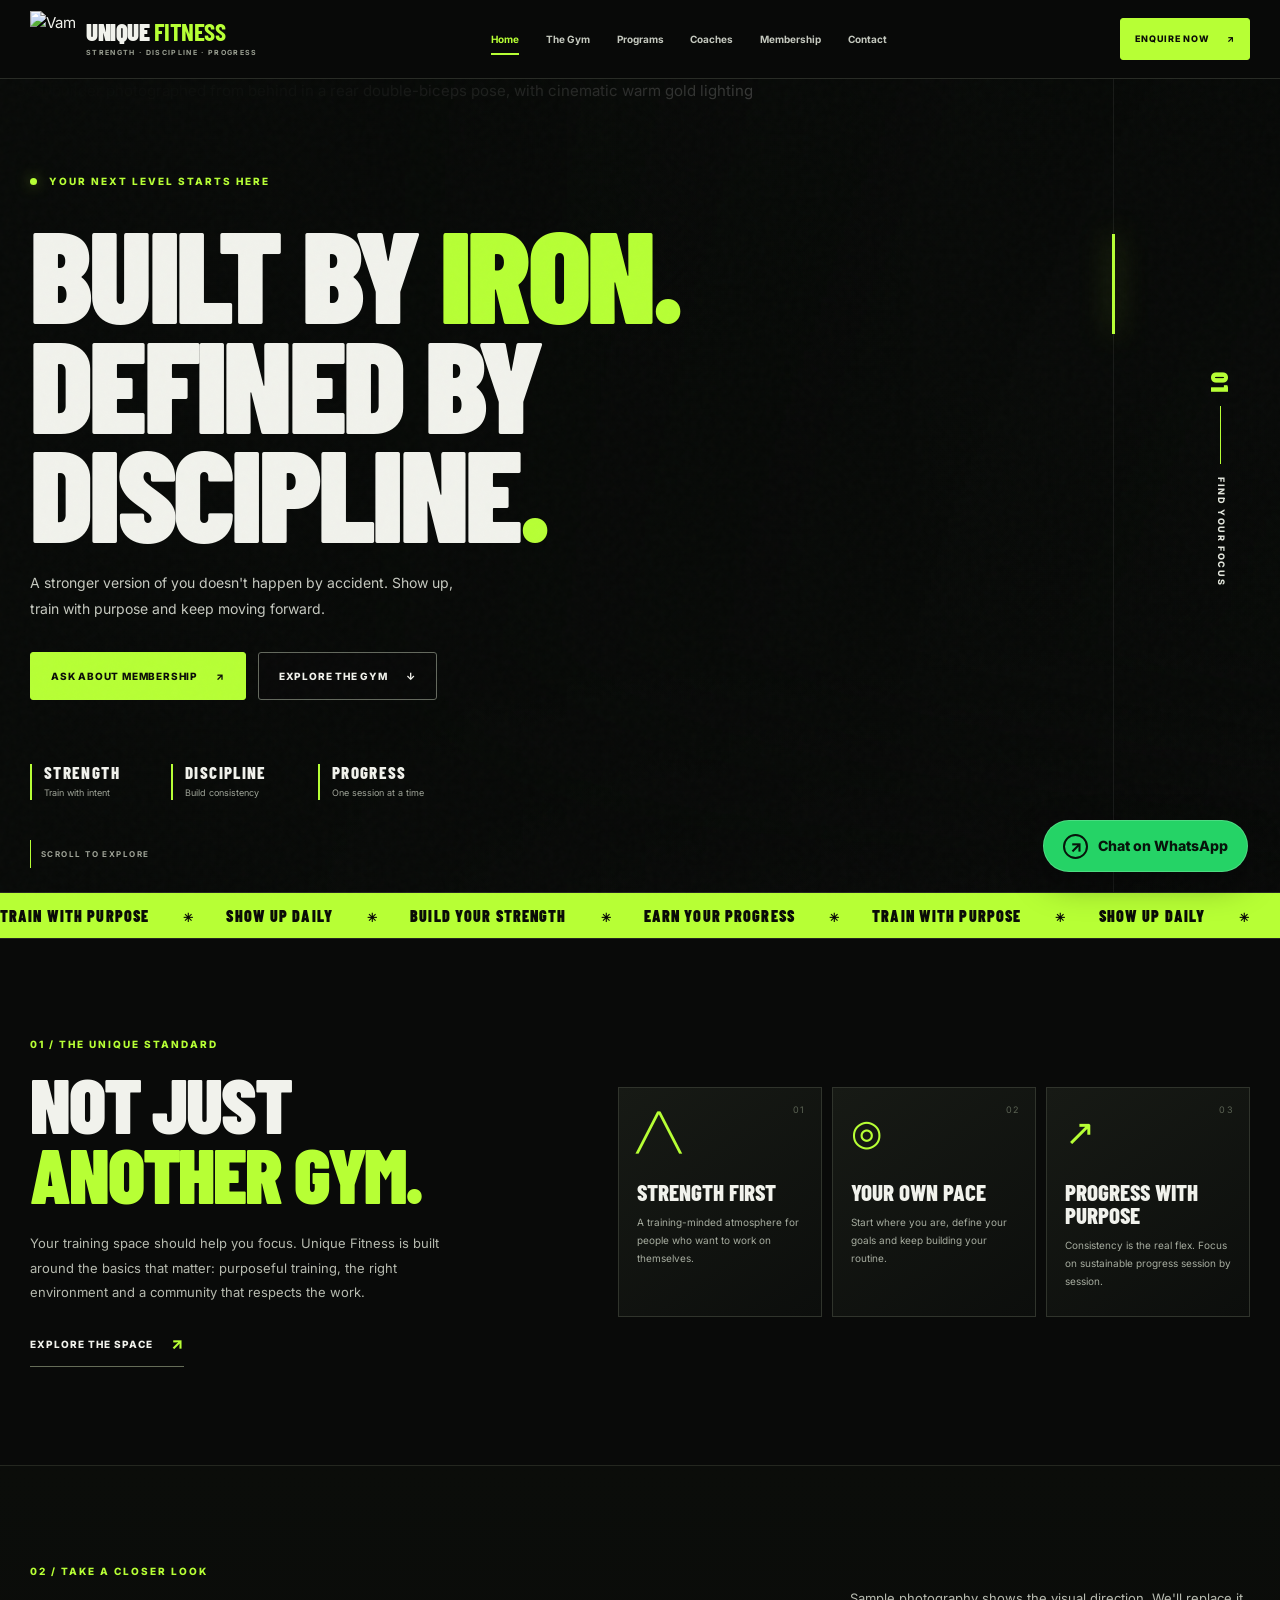
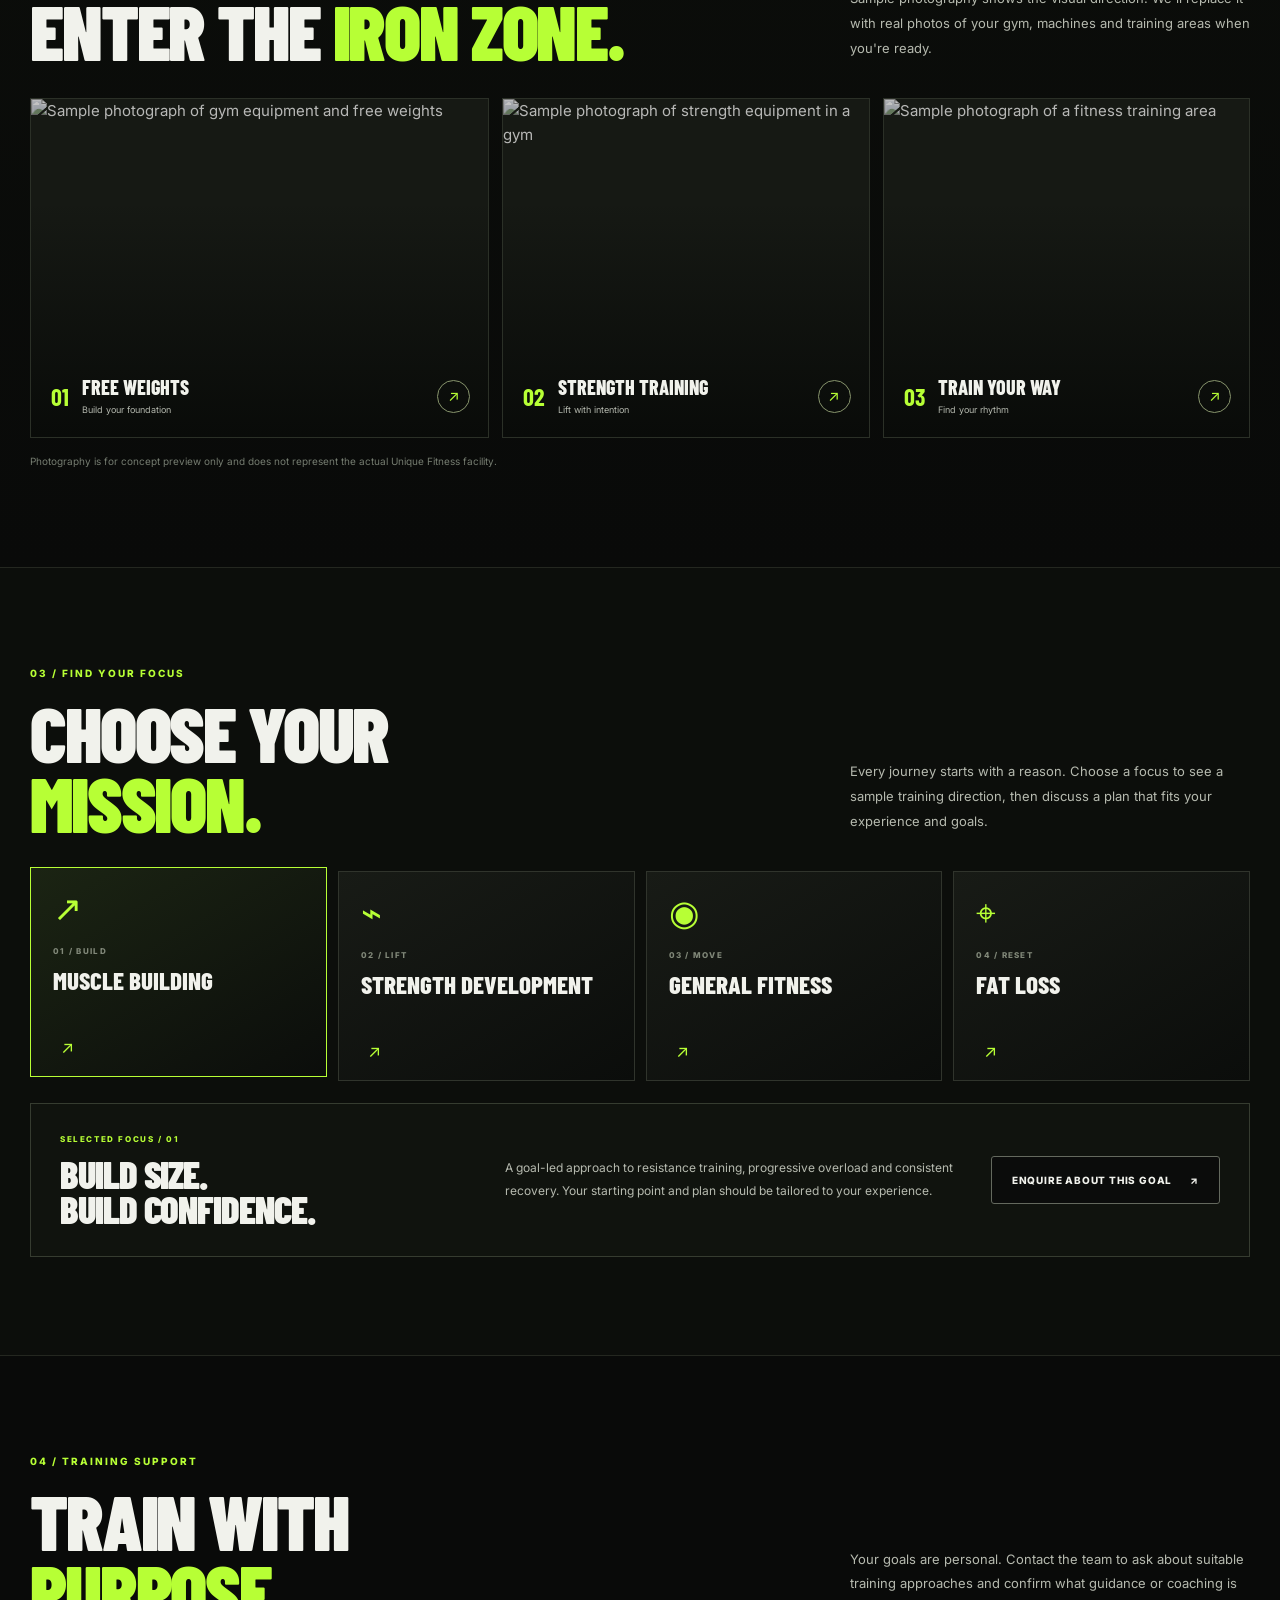
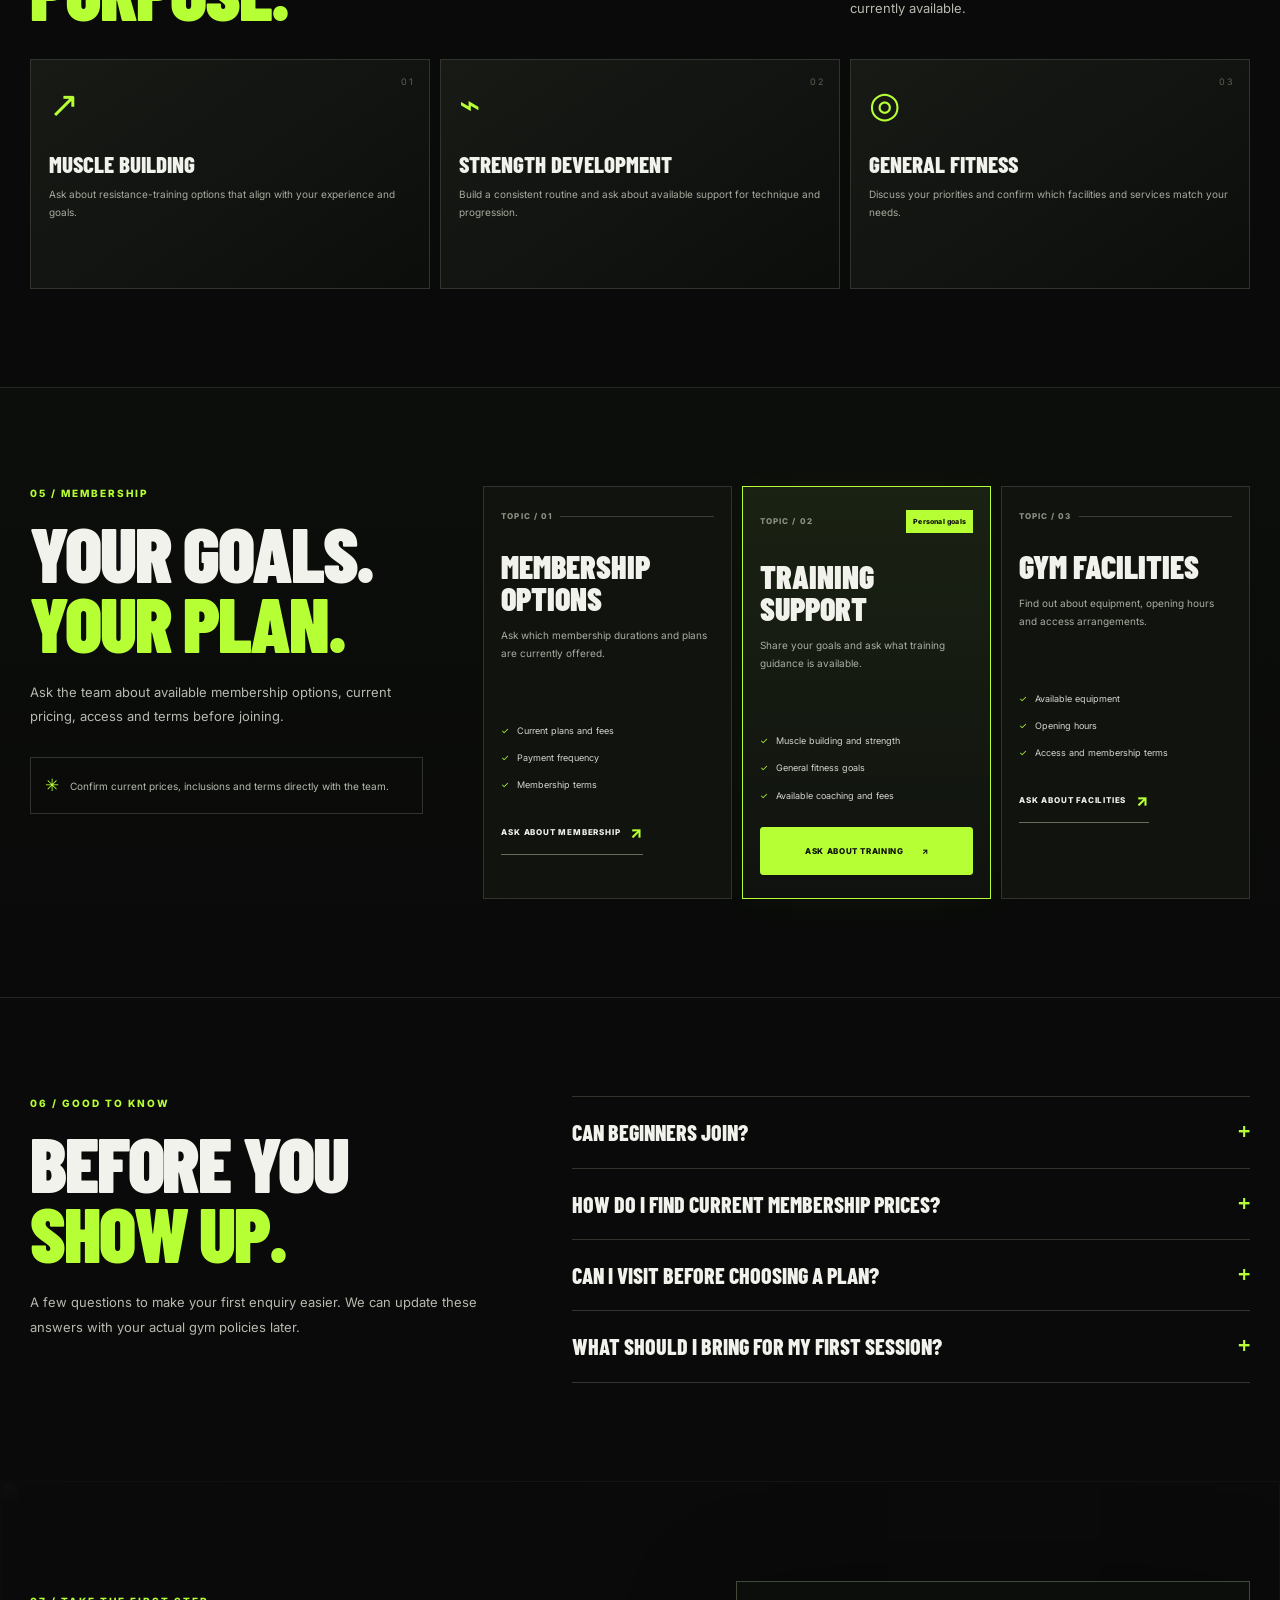
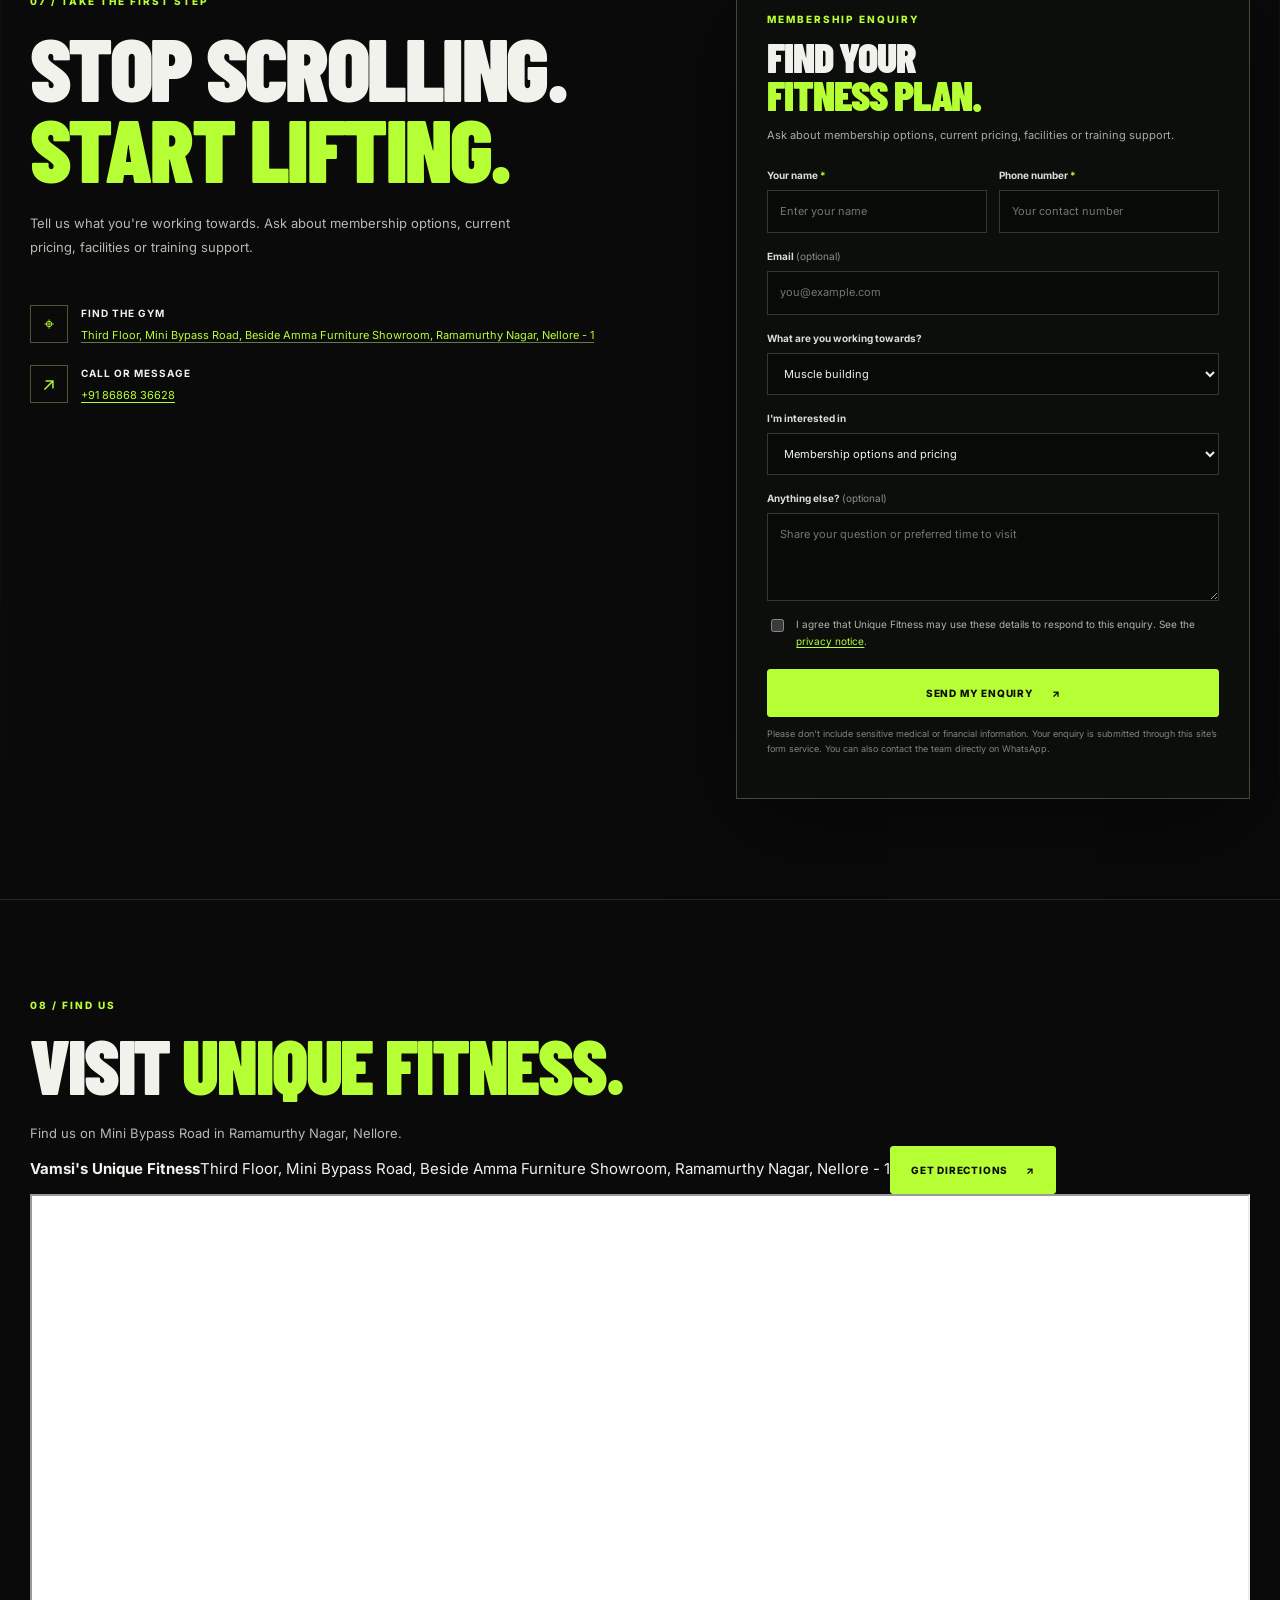
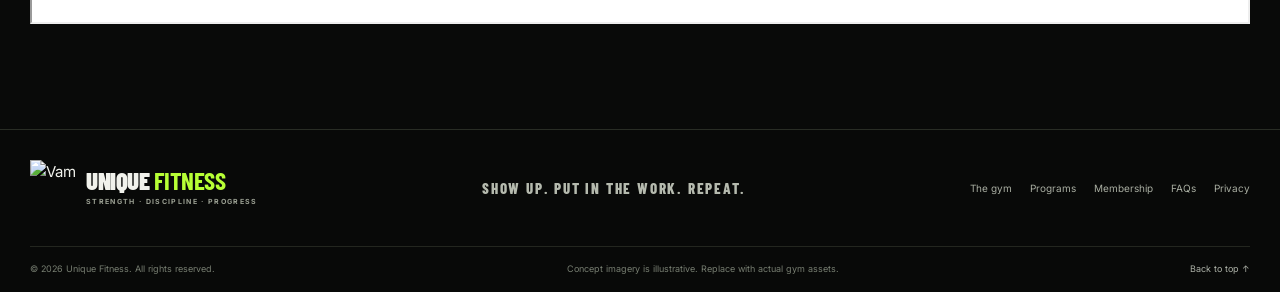
==== commit f6f898c8: "Add embedded Google Maps location section" ====
--- a/index.html
+++ b/index.html
@@ -43,7 +43,7 @@
 <div class="faq-list"><details class="faq-item reveal"><summary>Can beginners join?</summary><p>Many people start training as beginners. Tell the team about your experience and goals so they can explain what support is available at Unique Fitness.</p></details><details class="faq-item reveal"><summary>How do I find current membership prices?</summary><p>Send an enquiry using the form below. The team can confirm current rates, joining fees, billing frequency and membership terms.</p></details><details class="faq-item reveal"><summary>Can I visit before choosing a plan?</summary><p>Use the enquiry form to ask about membership details, available facilities and access arrangements before joining.</p></details><details class="faq-item reveal"><summary>What should I bring for my first session?</summary><p>Comfortable training clothes, suitable footwear and water are a sensible starting point. Confirm any facility-specific requirements with the gym.</p></details></div></div></section>
 <section class="contact-section" id="contact"><div class="contact-image-wrap" aria-hidden="true"><img loading="lazy" src="https://images.unsplash.com/photo-1583454110551-21f2fa2afe61?auto=format&fit=crop&w=1800&q=80" alt=""></div><div class="contact-overlay"></div>
 <div class="container contact-layout"><div class="contact-copy reveal"><p class="eyebrow">07 / Take the first step</p><h2 class="display contact-title">STOP SCROLLING.<br><span class="accent">START LIFTING.</span></h2><p class="body-copy">Tell us what you're working towards. Ask about membership options, current pricing, facilities or training support.</p>
-<div class="contact-details"><div class="contact-detail" id="address-block"><span class="detail-icon" aria-hidden="true">⌖</span><div><strong>Find the gym</strong><span id="address-text"><a href="https://www.google.com/maps/search/?api=1&query=Vamsi%27s%20UNIQUE%20FITNESS%2C%20Nellore%2C%20Andhra%20Pradesh" target="_blank" rel="noopener noreferrer">Third Floor, Mini Bypass Road, Beside Amma Furniture Showroom, Ramamurthy Nagar, Nellore - 1</a></span></div></div><div class="contact-detail" id="phone-block"><span class="detail-icon" aria-hidden="true">↗</span><div><strong>Call or message</strong><span id="phone-text">Use the enquiry form to get in touch</span></div></div></div></div>
+<div class="contact-details"><div class="contact-detail" id="address-block"><span class="detail-icon" aria-hidden="true">⌖</span><div><strong>Find the gym</strong><span id="address-text">Third Floor, Mini Bypass Road, Beside Amma Furniture Showroom, Ramamurthy Nagar, Nellore - 1</span></div></div><div class="contact-detail" id="phone-block"><span class="detail-icon" aria-hidden="true">↗</span><div><strong>Call or message</strong><span id="phone-text">Use the enquiry form to get in touch</span></div></div></div></div>
 <div class="enquiry-panel reveal" id="enquiry"><div class="panel-heading"><p class="eyebrow">MEMBERSHIP ENQUIRY</p><h3 class="display">FIND YOUR<br><span class="accent">FITNESS PLAN.</span></h3><p>Ask about membership options, current pricing, facilities or training support.</p></div>
 <form name="membership-enquiry" method="POST" action="/thank-you" data-netlify="true" netlify-honeypot="bot-field" class="enquiry-form"><input type="hidden" name="form-name" value="membership-enquiry"><p class="hidden-field"><label>Don't fill this out: <input name="bot-field"></label></p>
 <div class="form-row"><div class="field"><label for="full-name">Your name <span>*</span></label><input id="full-name" name="name" type="text" autocomplete="name" minlength="2" maxlength="80" placeholder="Enter your name" required></div><div class="field"><label for="phone">Phone number <span>*</span></label><input id="phone" name="phone" type="tel" inputmode="tel" autocomplete="tel" minlength="7" maxlength="20" pattern="[0-9+() .-]{7,20}" placeholder="Your contact number" required></div></div>
@@ -53,6 +53,7 @@
 <div class="field"><label for="message">Anything else? <span class="optional">(optional)</span></label><textarea id="message" name="message" rows="3" maxlength="1000" placeholder="Share your question or preferred time to visit"></textarea></div>
 <label class="consent"><input type="checkbox" name="consent" value="yes" required><span>I agree that Unique Fitness may use these details to respond to this enquiry. See the <a href="privacy.html">privacy notice</a>.</span></label>
 <button class="button button-primary submit-button" type="submit">Send my enquiry <span aria-hidden="true">↗</span></button><p class="form-footnote">Please don't include sensitive medical or financial information. Your enquiry is submitted through this site’s form service. You can also contact the team directly on WhatsApp.</p><p class="form-status" id="form-status" role="status" aria-live="polite" tabindex="-1"></p></form></div></div></section>
+<section class="map-section section" id="location" aria-labelledby="location-title"><div class="container"><div class="map-heading-row reveal"><div><p class="eyebrow">08 / Find us</p><h2 class="display section-title" id="location-title">VISIT <span class="accent">UNIQUE FITNESS.</span></h2><p class="body-copy">Find us on Mini Bypass Road in Ramamurthy Nagar, Nellore.</p></div><div class="map-address"><strong>Vamsi's Unique Fitness</strong><span>Third Floor, Mini Bypass Road, Beside Amma Furniture Showroom, Ramamurthy Nagar, Nellore - 1</span><a class="button button-primary" href="https://www.google.com/maps/dir/?api=1&amp;destination=14.4475425%2C79.9879551" target="_blank" rel="noopener noreferrer">Get directions <span aria-hidden="true">↗</span></a></div></div><div class="map-frame"><iframe title="Map showing Vamsi's Unique Fitness in Nellore" src="https://maps.google.com/maps?q=14.4475425%2C79.9879551&amp;z=17&amp;output=embed" width="100%" height="430" loading="lazy" referrerpolicy="no-referrer-when-downgrade" allowfullscreen></iframe></div></div></section>
 </main>
 <a class="whatsapp-float" id="whatsapp-float" href="#" target="_blank" rel="noopener noreferrer" aria-label="Chat with Unique Fitness on WhatsApp" hidden><span class="whatsapp-icon" aria-hidden="true">↗</span><span>Chat on WhatsApp</span></a>
 <footer class="site-footer"><div class="container footer-main"><a class="brand" href="#home"><img class="brand-logo" src="https://d2ol7oe51mr4n9.cloudfront.net/user_3JACnESRjheSlIDtmqHhUh4l5hk/eeec4fc0-5419-44ab-a8ab-516697f691cc.png" alt="Vamsi's Unique Fitness logo" width="48" height="58"><span class="brand-copy"><span class="brand-name">UNIQUE <b>FITNESS</b></span><span class="brand-tagline">Strength · Discipline · Progress</span></span></a><p class="footer-mantra">SHOW UP. PUT IN THE WORK. REPEAT.</p><div class="footer-nav"><a href="#the-gym">The gym</a><a href="#programs">Programs</a><a href="#membership">Membership</a><a href="#faq">FAQs</a><a href="privacy.html">Privacy</a></div></div>
